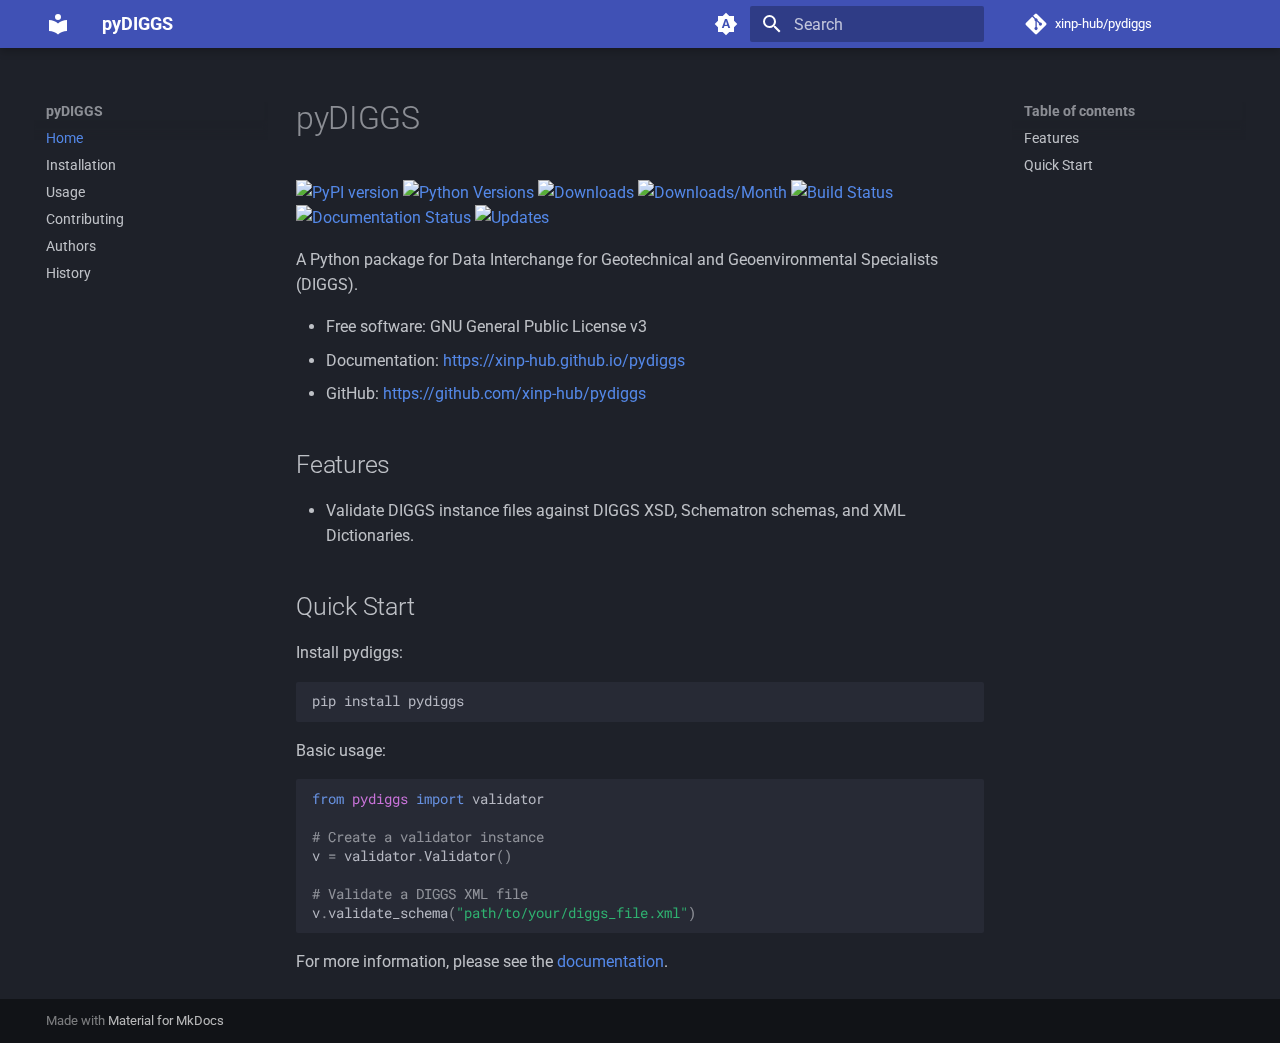
==== index.html @ 1e2aff8d "deploy: d3652dbc7ba79b0928babb06264294dbea9df0c2" ====
<!doctype html>
<html lang="en" class="no-js">
  <head>
    
      <meta charset="utf-8">
      <meta name="viewport" content="width=device-width,initial-scale=1">
      
        <meta name="description" content="A Python package for Data Interchange for Geotechnical and Geoenvironmental Specialists (DIGGS)">
      
      
      
      
      
        <link rel="next" href="installation/">
      
      
      <link rel="icon" href="assets/images/favicon.png">
      <meta name="generator" content="mkdocs-1.6.1, mkdocs-material-9.5.49">
    
    
      
        <title>pyDIGGS</title>
      
    
    
      <link rel="stylesheet" href="assets/stylesheets/main.6f8fc17f.min.css">
      
        
        <link rel="stylesheet" href="assets/stylesheets/palette.06af60db.min.css">
      
      


    
    
      
    
    
      
        
        
        <link rel="preconnect" href="https://fonts.gstatic.com" crossorigin>
        <link rel="stylesheet" href="https://fonts.googleapis.com/css?family=Roboto:300,300i,400,400i,700,700i%7CRoboto+Mono:400,400i,700,700i&display=fallback">
        <style>:root{--md-text-font:"Roboto";--md-code-font:"Roboto Mono"}</style>
      
    
    
      <link rel="stylesheet" href="assets/_mkdocstrings.css">
    
    <script>__md_scope=new URL(".",location),__md_hash=e=>[...e].reduce(((e,_)=>(e<<5)-e+_.charCodeAt(0)),0),__md_get=(e,_=localStorage,t=__md_scope)=>JSON.parse(_.getItem(t.pathname+"."+e)),__md_set=(e,_,t=localStorage,a=__md_scope)=>{try{t.setItem(a.pathname+"."+e,JSON.stringify(_))}catch(e){}}</script>
    
      

    
    
    
  </head>
  
  
    
    
      
    
    
    
    
    <body dir="ltr" data-md-color-scheme="slate" data-md-color-primary="indigo" data-md-color-accent="indigo">
  
    
    <input class="md-toggle" data-md-toggle="drawer" type="checkbox" id="__drawer" autocomplete="off">
    <input class="md-toggle" data-md-toggle="search" type="checkbox" id="__search" autocomplete="off">
    <label class="md-overlay" for="__drawer"></label>
    <div data-md-component="skip">
      
        
        <a href="#pydiggs" class="md-skip">
          Skip to content
        </a>
      
    </div>
    <div data-md-component="announce">
      
    </div>
    
    
      

  

<header class="md-header md-header--shadow" data-md-component="header">
  <nav class="md-header__inner md-grid" aria-label="Header">
    <a href="." title="pyDIGGS" class="md-header__button md-logo" aria-label="pyDIGGS" data-md-component="logo">
      
  
  <svg xmlns="http://www.w3.org/2000/svg" viewBox="0 0 24 24"><path d="M12 8a3 3 0 0 0 3-3 3 3 0 0 0-3-3 3 3 0 0 0-3 3 3 3 0 0 0 3 3m0 3.54C9.64 9.35 6.5 8 3 8v11c3.5 0 6.64 1.35 9 3.54 2.36-2.19 5.5-3.54 9-3.54V8c-3.5 0-6.64 1.35-9 3.54"/></svg>

    </a>
    <label class="md-header__button md-icon" for="__drawer">
      
      <svg xmlns="http://www.w3.org/2000/svg" viewBox="0 0 24 24"><path d="M3 6h18v2H3zm0 5h18v2H3zm0 5h18v2H3z"/></svg>
    </label>
    <div class="md-header__title" data-md-component="header-title">
      <div class="md-header__ellipsis">
        <div class="md-header__topic">
          <span class="md-ellipsis">
            pyDIGGS
          </span>
        </div>
        <div class="md-header__topic" data-md-component="header-topic">
          <span class="md-ellipsis">
            
              Home
            
          </span>
        </div>
      </div>
    </div>
    
      
        <form class="md-header__option" data-md-component="palette">
  
    
    
    
    <input class="md-option" data-md-color-media="" data-md-color-scheme="slate" data-md-color-primary="indigo" data-md-color-accent="indigo"  aria-label="Switch to light mode"  type="radio" name="__palette" id="__palette_0">
    
      <label class="md-header__button md-icon" title="Switch to light mode" for="__palette_1" hidden>
        <svg xmlns="http://www.w3.org/2000/svg" viewBox="0 0 24 24"><path d="m14.3 16-.7-2h-3.2l-.7 2H7.8L11 7h2l3.2 9zM20 8.69V4h-4.69L12 .69 8.69 4H4v4.69L.69 12 4 15.31V20h4.69L12 23.31 15.31 20H20v-4.69L23.31 12zm-9.15 3.96h2.3L12 9z"/></svg>
      </label>
    
  
    
    
    
    <input class="md-option" data-md-color-media="" data-md-color-scheme="default" data-md-color-primary="indigo" data-md-color-accent="indigo"  aria-label="Switch to dark mode"  type="radio" name="__palette" id="__palette_1">
    
      <label class="md-header__button md-icon" title="Switch to dark mode" for="__palette_2" hidden>
        <svg xmlns="http://www.w3.org/2000/svg" viewBox="0 0 24 24"><path d="M12 8a4 4 0 0 0-4 4 4 4 0 0 0 4 4 4 4 0 0 0 4-4 4 4 0 0 0-4-4m0 10a6 6 0 0 1-6-6 6 6 0 0 1 6-6 6 6 0 0 1 6 6 6 6 0 0 1-6 6m8-9.31V4h-4.69L12 .69 8.69 4H4v4.69L.69 12 4 15.31V20h4.69L12 23.31 15.31 20H20v-4.69L23.31 12z"/></svg>
      </label>
    
  
    
    
    
    <input class="md-option" data-md-color-media="" data-md-color-scheme="slate" data-md-color-primary="indigo" data-md-color-accent="indigo"  aria-label="Switch to system preference"  type="radio" name="__palette" id="__palette_2">
    
      <label class="md-header__button md-icon" title="Switch to system preference" for="__palette_0" hidden>
        <svg xmlns="http://www.w3.org/2000/svg" viewBox="0 0 24 24"><path d="M12 18c-.89 0-1.74-.2-2.5-.55C11.56 16.5 13 14.42 13 12s-1.44-4.5-3.5-5.45C10.26 6.2 11.11 6 12 6a6 6 0 0 1 6 6 6 6 0 0 1-6 6m8-9.31V4h-4.69L12 .69 8.69 4H4v4.69L.69 12 4 15.31V20h4.69L12 23.31 15.31 20H20v-4.69L23.31 12z"/></svg>
      </label>
    
  
</form>
      
    
    
      <script>var palette=__md_get("__palette");if(palette&&palette.color){if("(prefers-color-scheme)"===palette.color.media){var media=matchMedia("(prefers-color-scheme: light)"),input=document.querySelector(media.matches?"[data-md-color-media='(prefers-color-scheme: light)']":"[data-md-color-media='(prefers-color-scheme: dark)']");palette.color.media=input.getAttribute("data-md-color-media"),palette.color.scheme=input.getAttribute("data-md-color-scheme"),palette.color.primary=input.getAttribute("data-md-color-primary"),palette.color.accent=input.getAttribute("data-md-color-accent")}for(var[key,value]of Object.entries(palette.color))document.body.setAttribute("data-md-color-"+key,value)}</script>
    
    
    
      <label class="md-header__button md-icon" for="__search">
        
        <svg xmlns="http://www.w3.org/2000/svg" viewBox="0 0 24 24"><path d="M9.5 3A6.5 6.5 0 0 1 16 9.5c0 1.61-.59 3.09-1.56 4.23l.27.27h.79l5 5-1.5 1.5-5-5v-.79l-.27-.27A6.52 6.52 0 0 1 9.5 16 6.5 6.5 0 0 1 3 9.5 6.5 6.5 0 0 1 9.5 3m0 2C7 5 5 7 5 9.5S7 14 9.5 14 14 12 14 9.5 12 5 9.5 5"/></svg>
      </label>
      <div class="md-search" data-md-component="search" role="dialog">
  <label class="md-search__overlay" for="__search"></label>
  <div class="md-search__inner" role="search">
    <form class="md-search__form" name="search">
      <input type="text" class="md-search__input" name="query" aria-label="Search" placeholder="Search" autocapitalize="off" autocorrect="off" autocomplete="off" spellcheck="false" data-md-component="search-query" required>
      <label class="md-search__icon md-icon" for="__search">
        
        <svg xmlns="http://www.w3.org/2000/svg" viewBox="0 0 24 24"><path d="M9.5 3A6.5 6.5 0 0 1 16 9.5c0 1.61-.59 3.09-1.56 4.23l.27.27h.79l5 5-1.5 1.5-5-5v-.79l-.27-.27A6.52 6.52 0 0 1 9.5 16 6.5 6.5 0 0 1 3 9.5 6.5 6.5 0 0 1 9.5 3m0 2C7 5 5 7 5 9.5S7 14 9.5 14 14 12 14 9.5 12 5 9.5 5"/></svg>
        
        <svg xmlns="http://www.w3.org/2000/svg" viewBox="0 0 24 24"><path d="M20 11v2H8l5.5 5.5-1.42 1.42L4.16 12l7.92-7.92L13.5 5.5 8 11z"/></svg>
      </label>
      <nav class="md-search__options" aria-label="Search">
        
          <a href="javascript:void(0)" class="md-search__icon md-icon" title="Share" aria-label="Share" data-clipboard data-clipboard-text="" data-md-component="search-share" tabindex="-1">
            
            <svg xmlns="http://www.w3.org/2000/svg" viewBox="0 0 24 24"><path d="M18 16.08c-.76 0-1.44.3-1.96.77L8.91 12.7c.05-.23.09-.46.09-.7s-.04-.47-.09-.7l7.05-4.11c.54.5 1.25.81 2.04.81a3 3 0 0 0 3-3 3 3 0 0 0-3-3 3 3 0 0 0-3 3c0 .24.04.47.09.7L8.04 9.81C7.5 9.31 6.79 9 6 9a3 3 0 0 0-3 3 3 3 0 0 0 3 3c.79 0 1.5-.31 2.04-.81l7.12 4.15c-.05.21-.08.43-.08.66 0 1.61 1.31 2.91 2.92 2.91s2.92-1.3 2.92-2.91A2.92 2.92 0 0 0 18 16.08"/></svg>
          </a>
        
        <button type="reset" class="md-search__icon md-icon" title="Clear" aria-label="Clear" tabindex="-1">
          
          <svg xmlns="http://www.w3.org/2000/svg" viewBox="0 0 24 24"><path d="M19 6.41 17.59 5 12 10.59 6.41 5 5 6.41 10.59 12 5 17.59 6.41 19 12 13.41 17.59 19 19 17.59 13.41 12z"/></svg>
        </button>
      </nav>
      
    </form>
    <div class="md-search__output">
      <div class="md-search__scrollwrap" tabindex="0" data-md-scrollfix>
        <div class="md-search-result" data-md-component="search-result">
          <div class="md-search-result__meta">
            Initializing search
          </div>
          <ol class="md-search-result__list" role="presentation"></ol>
        </div>
      </div>
    </div>
  </div>
</div>
    
    
      <div class="md-header__source">
        <a href="https://github.com/xinp-hub/pydiggs" title="Go to repository" class="md-source" data-md-component="source">
  <div class="md-source__icon md-icon">
    
    <svg xmlns="http://www.w3.org/2000/svg" viewBox="0 0 448 512"><!--! Font Awesome Free 6.7.1 by @fontawesome - https://fontawesome.com License - https://fontawesome.com/license/free (Icons: CC BY 4.0, Fonts: SIL OFL 1.1, Code: MIT License) Copyright 2024 Fonticons, Inc.--><path d="M439.55 236.05 244 40.45a28.87 28.87 0 0 0-40.81 0l-40.66 40.63 51.52 51.52c27.06-9.14 52.68 16.77 43.39 43.68l49.66 49.66c34.23-11.8 61.18 31 35.47 56.69-26.49 26.49-70.21-2.87-56-37.34L240.22 199v121.85c25.3 12.54 22.26 41.85 9.08 55a34.34 34.34 0 0 1-48.55 0c-17.57-17.6-11.07-46.91 11.25-56v-123c-20.8-8.51-24.6-30.74-18.64-45L142.57 101 8.45 235.14a28.86 28.86 0 0 0 0 40.81l195.61 195.6a28.86 28.86 0 0 0 40.8 0l194.69-194.69a28.86 28.86 0 0 0 0-40.81"/></svg>
  </div>
  <div class="md-source__repository">
    xinp-hub/pydiggs
  </div>
</a>
      </div>
    
  </nav>
  
</header>
    
    <div class="md-container" data-md-component="container">
      
      
        
          
        
      
      <main class="md-main" data-md-component="main">
        <div class="md-main__inner md-grid">
          
            
              
              <div class="md-sidebar md-sidebar--primary" data-md-component="sidebar" data-md-type="navigation" >
                <div class="md-sidebar__scrollwrap">
                  <div class="md-sidebar__inner">
                    



<nav class="md-nav md-nav--primary" aria-label="Navigation" data-md-level="0">
  <label class="md-nav__title" for="__drawer">
    <a href="." title="pyDIGGS" class="md-nav__button md-logo" aria-label="pyDIGGS" data-md-component="logo">
      
  
  <svg xmlns="http://www.w3.org/2000/svg" viewBox="0 0 24 24"><path d="M12 8a3 3 0 0 0 3-3 3 3 0 0 0-3-3 3 3 0 0 0-3 3 3 3 0 0 0 3 3m0 3.54C9.64 9.35 6.5 8 3 8v11c3.5 0 6.64 1.35 9 3.54 2.36-2.19 5.5-3.54 9-3.54V8c-3.5 0-6.64 1.35-9 3.54"/></svg>

    </a>
    pyDIGGS
  </label>
  
    <div class="md-nav__source">
      <a href="https://github.com/xinp-hub/pydiggs" title="Go to repository" class="md-source" data-md-component="source">
  <div class="md-source__icon md-icon">
    
    <svg xmlns="http://www.w3.org/2000/svg" viewBox="0 0 448 512"><!--! Font Awesome Free 6.7.1 by @fontawesome - https://fontawesome.com License - https://fontawesome.com/license/free (Icons: CC BY 4.0, Fonts: SIL OFL 1.1, Code: MIT License) Copyright 2024 Fonticons, Inc.--><path d="M439.55 236.05 244 40.45a28.87 28.87 0 0 0-40.81 0l-40.66 40.63 51.52 51.52c27.06-9.14 52.68 16.77 43.39 43.68l49.66 49.66c34.23-11.8 61.18 31 35.47 56.69-26.49 26.49-70.21-2.87-56-37.34L240.22 199v121.85c25.3 12.54 22.26 41.85 9.08 55a34.34 34.34 0 0 1-48.55 0c-17.57-17.6-11.07-46.91 11.25-56v-123c-20.8-8.51-24.6-30.74-18.64-45L142.57 101 8.45 235.14a28.86 28.86 0 0 0 0 40.81l195.61 195.6a28.86 28.86 0 0 0 40.8 0l194.69-194.69a28.86 28.86 0 0 0 0-40.81"/></svg>
  </div>
  <div class="md-source__repository">
    xinp-hub/pydiggs
  </div>
</a>
    </div>
  
  <ul class="md-nav__list" data-md-scrollfix>
    
      
      
  
  
    
  
  
  
    <li class="md-nav__item md-nav__item--active">
      
      <input class="md-nav__toggle md-toggle" type="checkbox" id="__toc">
      
      
        
      
      
        <label class="md-nav__link md-nav__link--active" for="__toc">
          
  
  <span class="md-ellipsis">
    Home
  </span>
  

          <span class="md-nav__icon md-icon"></span>
        </label>
      
      <a href="." class="md-nav__link md-nav__link--active">
        
  
  <span class="md-ellipsis">
    Home
  </span>
  

      </a>
      
        

<nav class="md-nav md-nav--secondary" aria-label="Table of contents">
  
  
  
    
  
  
    <label class="md-nav__title" for="__toc">
      <span class="md-nav__icon md-icon"></span>
      Table of contents
    </label>
    <ul class="md-nav__list" data-md-component="toc" data-md-scrollfix>
      
        <li class="md-nav__item">
  <a href="#features" class="md-nav__link">
    <span class="md-ellipsis">
      Features
    </span>
  </a>
  
</li>
      
        <li class="md-nav__item">
  <a href="#quick-start" class="md-nav__link">
    <span class="md-ellipsis">
      Quick Start
    </span>
  </a>
  
</li>
      
    </ul>
  
</nav>
      
    </li>
  

    
      
      
  
  
  
  
    <li class="md-nav__item">
      <a href="installation/" class="md-nav__link">
        
  
  <span class="md-ellipsis">
    Installation
  </span>
  

      </a>
    </li>
  

    
      
      
  
  
  
  
    <li class="md-nav__item">
      <a href="usage/" class="md-nav__link">
        
  
  <span class="md-ellipsis">
    Usage
  </span>
  

      </a>
    </li>
  

    
      
      
  
  
  
  
    <li class="md-nav__item">
      <a href="contributing/" class="md-nav__link">
        
  
  <span class="md-ellipsis">
    Contributing
  </span>
  

      </a>
    </li>
  

    
      
      
  
  
  
  
    <li class="md-nav__item">
      <a href="authors/" class="md-nav__link">
        
  
  <span class="md-ellipsis">
    Authors
  </span>
  

      </a>
    </li>
  

    
      
      
  
  
  
  
    <li class="md-nav__item">
      <a href="history/" class="md-nav__link">
        
  
  <span class="md-ellipsis">
    History
  </span>
  

      </a>
    </li>
  

    
  </ul>
</nav>
                  </div>
                </div>
              </div>
            
            
              
              <div class="md-sidebar md-sidebar--secondary" data-md-component="sidebar" data-md-type="toc" >
                <div class="md-sidebar__scrollwrap">
                  <div class="md-sidebar__inner">
                    

<nav class="md-nav md-nav--secondary" aria-label="Table of contents">
  
  
  
    
  
  
    <label class="md-nav__title" for="__toc">
      <span class="md-nav__icon md-icon"></span>
      Table of contents
    </label>
    <ul class="md-nav__list" data-md-component="toc" data-md-scrollfix>
      
        <li class="md-nav__item">
  <a href="#features" class="md-nav__link">
    <span class="md-ellipsis">
      Features
    </span>
  </a>
  
</li>
      
        <li class="md-nav__item">
  <a href="#quick-start" class="md-nav__link">
    <span class="md-ellipsis">
      Quick Start
    </span>
  </a>
  
</li>
      
    </ul>
  
</nav>
                  </div>
                </div>
              </div>
            
          
          
            <div class="md-content" data-md-component="content">
              <article class="md-content__inner md-typeset">
                
                  

  
  


<h1 id="pydiggs">pyDIGGS</h1>
<p><a href="https://pypi.python.org/pypi/pydiggs"><img alt="PyPI version" src="https://img.shields.io/pypi/v/pydiggs.svg" /></a>
<a href="https://pypi.org/project/pydiggs"><img alt="Python Versions" src="https://img.shields.io/pypi/pyversions/pydiggs" /></a>
<a href="https://pepy.tech/project/pydiggs"><img alt="Downloads" src="https://static.pepy.tech/badge/pydiggs" /></a>
<a href="https://pepy.tech/project/pydiggs"><img alt="Downloads/Month" src="https://static.pepy.tech/badge/pydiggs/month" /></a>
<a href="https://github.com/xinp-hub/pydiggs/actions/workflows/python-package.yml"><img alt="Build Status" src="https://github.com/xinp-hub/pydiggs/actions/workflows/python-package.yml/badge.svg" /></a>
<a href="https://xinp-hub.github.io/pydiggs/"><img alt="Documentation Status" src="https://img.shields.io/github/actions/workflow/status/xinp-hub/pydiggs/documentation.yml?label=docs" /></a>
<a href="https://pyup.io/account/repos/github/xinp-hub/pydiggs/"><img alt="Updates" src="https://pyup.io/repos/github/xinp-hub/pydiggs/shield.svg" /></a></p>
<p>A Python package for Data Interchange for Geotechnical and Geoenvironmental Specialists (DIGGS).</p>
<ul>
<li>Free software: GNU General Public License v3</li>
<li>Documentation: <a href="https://xinp-hub.github.io/pydiggs">https://xinp-hub.github.io/pydiggs</a></li>
<li>GitHub: <a href="https://github.com/xinp-hub/pydiggs">https://github.com/xinp-hub/pydiggs</a></li>
</ul>
<h2 id="features">Features</h2>
<ul>
<li>Validate DIGGS instance files against DIGGS XSD, Schematron schemas, and XML Dictionaries.</li>
</ul>
<h2 id="quick-start">Quick Start</h2>
<p>Install pydiggs:
<div class="highlight"><pre><span></span><code><a id="__codelineno-0-1" name="__codelineno-0-1" href="#__codelineno-0-1"></a>pip<span class="w"> </span>install<span class="w"> </span>pydiggs
</code></pre></div></p>
<p>Basic usage:
<div class="highlight"><pre><span></span><code><a id="__codelineno-1-1" name="__codelineno-1-1" href="#__codelineno-1-1"></a><span class="kn">from</span><span class="w"> </span><span class="nn">pydiggs</span><span class="w"> </span><span class="kn">import</span> <span class="n">validator</span>
<a id="__codelineno-1-2" name="__codelineno-1-2" href="#__codelineno-1-2"></a>
<a id="__codelineno-1-3" name="__codelineno-1-3" href="#__codelineno-1-3"></a><span class="c1"># Create a validator instance</span>
<a id="__codelineno-1-4" name="__codelineno-1-4" href="#__codelineno-1-4"></a><span class="n">v</span> <span class="o">=</span> <span class="n">validator</span><span class="o">.</span><span class="n">Validator</span><span class="p">()</span>
<a id="__codelineno-1-5" name="__codelineno-1-5" href="#__codelineno-1-5"></a>
<a id="__codelineno-1-6" name="__codelineno-1-6" href="#__codelineno-1-6"></a><span class="c1"># Validate a DIGGS XML file</span>
<a id="__codelineno-1-7" name="__codelineno-1-7" href="#__codelineno-1-7"></a><span class="n">v</span><span class="o">.</span><span class="n">validate_schema</span><span class="p">(</span><span class="s2">&quot;path/to/your/diggs_file.xml&quot;</span><span class="p">)</span>
</code></pre></div></p>
<p>For more information, please see the <a href="https://xinp-hub.github.io/pydiggs">documentation</a>. </p>












                
              </article>
            </div>
          
          
<script>var target=document.getElementById(location.hash.slice(1));target&&target.name&&(target.checked=target.name.startsWith("__tabbed_"))</script>
        </div>
        
          <button type="button" class="md-top md-icon" data-md-component="top" hidden>
  
  <svg xmlns="http://www.w3.org/2000/svg" viewBox="0 0 24 24"><path d="M13 20h-2V8l-5.5 5.5-1.42-1.42L12 4.16l7.92 7.92-1.42 1.42L13 8z"/></svg>
  Back to top
</button>
        
      </main>
      
        <footer class="md-footer">
  
  <div class="md-footer-meta md-typeset">
    <div class="md-footer-meta__inner md-grid">
      <div class="md-copyright">
  
  
    Made with
    <a href="https://squidfunk.github.io/mkdocs-material/" target="_blank" rel="noopener">
      Material for MkDocs
    </a>
  
</div>
      
    </div>
  </div>
</footer>
      
    </div>
    <div class="md-dialog" data-md-component="dialog">
      <div class="md-dialog__inner md-typeset"></div>
    </div>
    
    
    <script id="__config" type="application/json">{"base": ".", "features": ["navigation.instant", "navigation.tracking", "navigation.sections", "navigation.expand", "navigation.top", "search.highlight", "search.share", "toc.follow"], "search": "assets/javascripts/workers/search.6ce7567c.min.js", "translations": {"clipboard.copied": "Copied to clipboard", "clipboard.copy": "Copy to clipboard", "search.result.more.one": "1 more on this page", "search.result.more.other": "# more on this page", "search.result.none": "No matching documents", "search.result.one": "1 matching document", "search.result.other": "# matching documents", "search.result.placeholder": "Type to start searching", "search.result.term.missing": "Missing", "select.version": "Select version"}}</script>
    
    
      <script src="assets/javascripts/bundle.88dd0f4e.min.js"></script>
      
    
  </body>
</html>
---- assets/stylesheets/main.6f8fc17f.min.css ----
@charset "UTF-8";html{-webkit-text-size-adjust:none;-moz-text-size-adjust:none;text-size-adjust:none;box-sizing:border-box}*,:after,:before{box-sizing:inherit}@media (prefers-reduced-motion){*,:after,:before{transition:none!important}}body{margin:0}a,button,input,label{-webkit-tap-highlight-color:transparent}a{color:inherit;text-decoration:none}hr{border:0;box-sizing:initial;display:block;height:.05rem;overflow:visible;padding:0}small{font-size:80%}sub,sup{line-height:1em}img{border-style:none}table{border-collapse:initial;border-spacing:0}td,th{font-weight:400;vertical-align:top}button{background:#0000;border:0;font-family:inherit;font-size:inherit;margin:0;padding:0}input{border:0;outline:none}:root{--md-primary-fg-color:#4051b5;--md-primary-fg-color--light:#5d6cc0;--md-primary-fg-color--dark:#303fa1;--md-primary-bg-color:#fff;--md-primary-bg-color--light:#ffffffb3;--md-accent-fg-color:#526cfe;--md-accent-fg-color--transparent:#526cfe1a;--md-accent-bg-color:#fff;--md-accent-bg-color--light:#ffffffb3}[data-md-color-scheme=default]{color-scheme:light}[data-md-color-scheme=default] img[src$="#gh-dark-mode-only"],[data-md-color-scheme=default] img[src$="#only-dark"]{display:none}:root,[data-md-color-scheme=default]{--md-hue:225deg;--md-default-fg-color:#000000de;--md-default-fg-color--light:#0000008a;--md-default-fg-color--lighter:#00000052;--md-default-fg-color--lightest:#00000012;--md-default-bg-color:#fff;--md-default-bg-color--light:#ffffffb3;--md-default-bg-color--lighter:#ffffff4d;--md-default-bg-color--lightest:#ffffff1f;--md-code-fg-color:#36464e;--md-code-bg-color:#f5f5f5;--md-code-hl-color:#4287ff;--md-code-hl-color--light:#4287ff1a;--md-code-hl-number-color:#d52a2a;--md-code-hl-special-color:#db1457;--md-code-hl-function-color:#a846b9;--md-code-hl-constant-color:#6e59d9;--md-code-hl-keyword-color:#3f6ec6;--md-code-hl-string-color:#1c7d4d;--md-code-hl-name-color:var(--md-code-fg-color);--md-code-hl-operator-color:var(--md-default-fg-color--light);--md-code-hl-punctuation-color:var(--md-default-fg-color--light);--md-code-hl-comment-color:var(--md-default-fg-color--light);--md-code-hl-generic-color:var(--md-default-fg-color--light);--md-code-hl-variable-color:var(--md-default-fg-color--light);--md-typeset-color:var(--md-default-fg-color);--md-typeset-a-color:var(--md-primary-fg-color);--md-typeset-del-color:#f5503d26;--md-typeset-ins-color:#0bd57026;--md-typeset-kbd-color:#fafafa;--md-typeset-kbd-accent-color:#fff;--md-typeset-kbd-border-color:#b8b8b8;--md-typeset-mark-color:#ffff0080;--md-typeset-table-color:#0000001f;--md-typeset-table-color--light:rgba(0,0,0,.035);--md-admonition-fg-color:var(--md-default-fg-color);--md-admonition-bg-color:var(--md-default-bg-color);--md-warning-fg-color:#000000de;--md-warning-bg-color:#ff9;--md-footer-fg-color:#fff;--md-footer-fg-color--light:#ffffffb3;--md-footer-fg-color--lighter:#ffffff73;--md-footer-bg-color:#000000de;--md-footer-bg-color--dark:#00000052;--md-shadow-z1:0 0.2rem 0.5rem #0000000d,0 0 0.05rem #0000001a;--md-shadow-z2:0 0.2rem 0.5rem #0000001a,0 0 0.05rem #00000040;--md-shadow-z3:0 0.2rem 0.5rem #0003,0 0 0.05rem #00000059}.md-icon svg{fill:currentcolor;display:block;height:1.2rem;width:1.2rem}body{-webkit-font-smoothing:antialiased;-moz-osx-font-smoothing:grayscale;--md-text-font-family:var(--md-text-font,_),-apple-system,BlinkMacSystemFont,Helvetica,Arial,sans-serif;--md-code-font-family:var(--md-code-font,_),SFMono-Regular,Consolas,Menlo,monospace}aside,body,input{font-feature-settings:"kern","liga";color:var(--md-typeset-color);font-family:var(--md-text-font-family)}code,kbd,pre{font-feature-settings:"kern";font-family:var(--md-code-font-family)}:root{--md-typeset-table-sort-icon:url('data:image/svg+xml;charset=utf-8,<svg xmlns="http://www.w3.org/2000/svg" viewBox="0 0 24 24"><path d="m18 21-4-4h3V7h-3l4-4 4 4h-3v10h3M2 19v-2h10v2M2 13v-2h7v2M2 7V5h4v2z"/></svg>');--md-typeset-table-sort-icon--asc:url('data:image/svg+xml;charset=utf-8,<svg xmlns="http://www.w3.org/2000/svg" viewBox="0 0 24 24"><path d="M19 17h3l-4 4-4-4h3V3h2M2 17h10v2H2M6 5v2H2V5m0 6h7v2H2z"/></svg>');--md-typeset-table-sort-icon--desc:url('data:image/svg+xml;charset=utf-8,<svg xmlns="http://www.w3.org/2000/svg" viewBox="0 0 24 24"><path d="M19 7h3l-4-4-4 4h3v14h2M2 17h10v2H2M6 5v2H2V5m0 6h7v2H2z"/></svg>')}.md-typeset{-webkit-print-color-adjust:exact;color-adjust:exact;font-size:.8rem;line-height:1.6}@media print{.md-typeset{font-size:.68rem}}.md-typeset blockquote,.md-typeset dl,.md-typeset figure,.md-typeset ol,.md-typeset pre,.md-typeset ul{margin-bottom:1em;margin-top:1em}.md-typeset h1{color:var(--md-default-fg-color--light);font-size:2em;line-height:1.3;margin:0 0 1.25em}.md-typeset h1,.md-typeset h2{font-weight:300;letter-spacing:-.01em}.md-typeset h2{font-size:1.5625em;line-height:1.4;margin:1.6em 0 .64em}.md-typeset h3{font-size:1.25em;font-weight:400;letter-spacing:-.01em;line-height:1.5;margin:1.6em 0 .8em}.md-typeset h2+h3{margin-top:.8em}.md-typeset h4{font-weight:700;letter-spacing:-.01em;margin:1em 0}.md-typeset h5,.md-typeset h6{color:var(--md-default-fg-color--light);font-size:.8em;font-weight:700;letter-spacing:-.01em;margin:1.25em 0}.md-typeset h5{text-transform:uppercase}.md-typeset h5 code{text-transform:none}.md-typeset hr{border-bottom:.05rem solid var(--md-default-fg-color--lightest);display:flow-root;margin:1.5em 0}.md-typeset a{color:var(--md-typeset-a-color);word-break:break-word}.md-typeset a,.md-typeset a:before{transition:color 125ms}.md-typeset a:focus,.md-typeset a:hover{color:var(--md-accent-fg-color)}.md-typeset a:focus code,.md-typeset a:hover code{background-color:var(--md-accent-fg-color--transparent)}.md-typeset a code{color:currentcolor;transition:background-color 125ms}.md-typeset a.focus-visible{outline-color:var(--md-accent-fg-color);outline-offset:.2rem}.md-typeset code,.md-typeset kbd,.md-typeset pre{color:var(--md-code-fg-color);direction:ltr;font-variant-ligatures:none}@media print{.md-typeset code,.md-typeset kbd,.md-typeset pre{white-space:pre-wrap}}.md-typeset code{background-color:var(--md-code-bg-color);border-radius:.1rem;-webkit-box-decoration-break:clone;box-decoration-break:clone;font-size:.85em;padding:0 .2941176471em;word-break:break-word}.md-typeset code:not(.focus-visible){-webkit-tap-highlight-color:transparent;outline:none}.md-typeset pre{display:flow-root;line-height:1.4;position:relative}.md-typeset pre>code{-webkit-box-decoration-break:slice;box-decoration-break:slice;box-shadow:none;display:block;margin:0;outline-color:var(--md-accent-fg-color);overflow:auto;padding:.7720588235em 1.1764705882em;scrollbar-color:var(--md-default-fg-color--lighter) #0000;scrollbar-width:thin;touch-action:auto;word-break:normal}.md-typeset pre>code:hover{scrollbar-color:var(--md-accent-fg-color) #0000}.md-typeset pre>code::-webkit-scrollbar{height:.2rem;width:.2rem}.md-typeset pre>code::-webkit-scrollbar-thumb{background-color:var(--md-default-fg-color--lighter)}.md-typeset pre>code::-webkit-scrollbar-thumb:hover{background-color:var(--md-accent-fg-color)}.md-typeset kbd{background-color:var(--md-typeset-kbd-color);border-radius:.1rem;box-shadow:0 .1rem 0 .05rem var(--md-typeset-kbd-border-color),0 .1rem 0 var(--md-typeset-kbd-border-color),0 -.1rem .2rem var(--md-typeset-kbd-accent-color) inset;color:var(--md-default-fg-color);display:inline-block;font-size:.75em;padding:0 .6666666667em;vertical-align:text-top;word-break:break-word}.md-typeset mark{background-color:var(--md-typeset-mark-color);-webkit-box-decoration-break:clone;box-decoration-break:clone;color:inherit;word-break:break-word}.md-typeset abbr{border-bottom:.05rem dotted var(--md-default-fg-color--light);cursor:help;text-decoration:none}.md-typeset small{opacity:.75}[dir=ltr] .md-typeset sub,[dir=ltr] .md-typeset sup{margin-left:.078125em}[dir=rtl] .md-typeset sub,[dir=rtl] .md-typeset sup{margin-right:.078125em}[dir=ltr] .md-typeset blockquote{padding-left:.6rem}[dir=rtl] .md-typeset blockquote{padding-right:.6rem}[dir=ltr] .md-typeset blockquote{border-left:.2rem solid var(--md-default-fg-color--lighter)}[dir=rtl] .md-typeset blockquote{border-right:.2rem solid var(--md-default-fg-color--lighter)}.md-typeset blockquote{color:var(--md-default-fg-color--light);margin-left:0;margin-right:0}.md-typeset ul{list-style-type:disc}.md-typeset ul[type]{list-style-type:revert-layer}[dir=ltr] .md-typeset ol,[dir=ltr] .md-typeset ul{margin-left:.625em}[dir=rtl] .md-typeset ol,[dir=rtl] .md-typeset ul{margin-right:.625em}.md-typeset ol,.md-typeset ul{padding:0}.md-typeset ol:not([hidden]),.md-typeset ul:not([hidden]){display:flow-root}.md-typeset ol ol,.md-typeset ul ol{list-style-type:lower-alpha}.md-typeset ol ol ol,.md-typeset ul ol ol{list-style-type:lower-roman}.md-typeset ol ol ol ol,.md-typeset ul ol ol ol{list-style-type:upper-alpha}.md-typeset ol ol ol ol ol,.md-typeset ul ol ol ol ol{list-style-type:upper-roman}.md-typeset ol[type],.md-typeset ul[type]{list-style-type:revert-layer}[dir=ltr] .md-typeset ol li,[dir=ltr] .md-typeset ul li{margin-left:1.25em}[dir=rtl] .md-typeset ol li,[dir=rtl] .md-typeset ul li{margin-right:1.25em}.md-typeset ol li,.md-typeset ul li{margin-bottom:.5em}.md-typeset ol li blockquote,.md-typeset ol li p,.md-typeset ul li blockquote,.md-typeset ul li p{margin:.5em 0}.md-typeset ol li:last-child,.md-typeset ul li:last-child{margin-bottom:0}[dir=ltr] .md-typeset ol li ol,[dir=ltr] .md-typeset ol li ul,[dir=ltr] .md-typeset ul li ol,[dir=ltr] .md-typeset ul li ul{margin-left:.625em}[dir=rtl] .md-typeset ol li ol,[dir=rtl] .md-typeset ol li ul,[dir=rtl] .md-typeset ul li ol,[dir=rtl] .md-typeset ul li ul{margin-right:.625em}.md-typeset ol li ol,.md-typeset ol li ul,.md-typeset ul li ol,.md-typeset ul li ul{margin-bottom:.5em;margin-top:.5em}[dir=ltr] .md-typeset dd{margin-left:1.875em}[dir=rtl] .md-typeset dd{margin-right:1.875em}.md-typeset dd{margin-bottom:1.5em;margin-top:1em}.md-typeset img,.md-typeset svg,.md-typeset video{height:auto;max-width:100%}.md-typeset img[align=left]{margin:1em 1em 1em 0}.md-typeset img[align=right]{margin:1em 0 1em 1em}.md-typeset img[align]:only-child{margin-top:0}.md-typeset figure{display:flow-root;margin:1em auto;max-width:100%;text-align:center;width:-moz-fit-content;width:fit-content}.md-typeset figure img{display:block;margin:0 auto}.md-typeset figcaption{font-style:italic;margin:1em auto;max-width:24rem}.md-typeset iframe{max-width:100%}.md-typeset table:not([class]){background-color:var(--md-default-bg-color);border:.05rem solid var(--md-typeset-table-color);border-radius:.1rem;display:inline-block;font-size:.64rem;max-width:100%;overflow:auto;touch-action:auto}@media print{.md-typeset table:not([class]){display:table}}.md-typeset table:not([class])+*{margin-top:1.5em}.md-typeset table:not([class]) td>:first-child,.md-typeset table:not([class]) th>:first-child{margin-top:0}.md-typeset table:not([class]) td>:last-child,.md-typeset table:not([class]) th>:last-child{margin-bottom:0}.md-typeset table:not([class]) td:not([align]),.md-typeset table:not([class]) th:not([align]){text-align:left}[dir=rtl] .md-typeset table:not([class]) td:not([align]),[dir=rtl] .md-typeset table:not([class]) th:not([align]){text-align:right}.md-typeset table:not([class]) th{font-weight:700;min-width:5rem;padding:.9375em 1.25em;vertical-align:top}.md-typeset table:not([class]) td{border-top:.05rem solid var(--md-typeset-table-color);padding:.9375em 1.25em;vertical-align:top}.md-typeset table:not([class]) tbody tr{transition:background-color 125ms}.md-typeset table:not([class]) tbody tr:hover{background-color:var(--md-typeset-table-color--light);box-shadow:0 .05rem 0 var(--md-default-bg-color) inset}.md-typeset table:not([class]) a{word-break:normal}.md-typeset table th[role=columnheader]{cursor:pointer}[dir=ltr] .md-typeset table th[role=columnheader]:after{margin-left:.5em}[dir=rtl] .md-typeset table th[role=columnheader]:after{margin-right:.5em}.md-typeset table th[role=columnheader]:after{content:"";display:inline-block;height:1.2em;-webkit-mask-image:var(--md-typeset-table-sort-icon);mask-image:var(--md-typeset-table-sort-icon);-webkit-mask-repeat:no-repeat;mask-repeat:no-repeat;-webkit-mask-size:contain;mask-size:contain;transition:background-color 125ms;vertical-align:text-bottom;width:1.2em}.md-typeset table th[role=columnheader]:hover:after{background-color:var(--md-default-fg-color--lighter)}.md-typeset table th[role=columnheader][aria-sort=ascending]:after{background-color:var(--md-default-fg-color--light);-webkit-mask-image:var(--md-typeset-table-sort-icon--asc);mask-image:var(--md-typeset-table-sort-icon--asc)}.md-typeset table th[role=columnheader][aria-sort=descending]:after{background-color:var(--md-default-fg-color--light);-webkit-mask-image:var(--md-typeset-table-sort-icon--desc);mask-image:var(--md-typeset-table-sort-icon--desc)}.md-typeset__scrollwrap{margin:1em -.8rem;overflow-x:auto;touch-action:auto}.md-typeset__table{display:inline-block;margin-bottom:.5em;padding:0 .8rem}@media print{.md-typeset__table{display:block}}html .md-typeset__table table{display:table;margin:0;overflow:hidden;width:100%}@media screen and (max-width:44.984375em){.md-content__inner>pre{margin:1em -.8rem}.md-content__inner>pre code{border-radius:0}}.md-typeset .md-author{border-radius:100%;display:block;flex-shrink:0;height:1.6rem;overflow:hidden;position:relative;transition:color 125ms,transform 125ms;width:1.6rem}.md-typeset .md-author img{display:block}.md-typeset .md-author--more{background:var(--md-default-fg-color--lightest);color:var(--md-default-fg-color--lighter);font-size:.6rem;font-weight:700;line-height:1.6rem;text-align:center}.md-typeset .md-author--long{height:2.4rem;width:2.4rem}.md-typeset a.md-author{transform:scale(1)}.md-typeset a.md-author img{border-radius:100%;filter:grayscale(100%) opacity(75%);transition:filter 125ms}.md-typeset a.md-author:focus,.md-typeset a.md-author:hover{transform:scale(1.1);z-index:1}.md-typeset a.md-author:focus img,.md-typeset a.md-author:hover img{filter:grayscale(0)}.md-banner{background-color:var(--md-footer-bg-color);color:var(--md-footer-fg-color);overflow:auto}@media print{.md-banner{display:none}}.md-banner--warning{background-color:var(--md-warning-bg-color);color:var(--md-warning-fg-color)}.md-banner__inner{font-size:.7rem;margin:.6rem auto;padding:0 .8rem}[dir=ltr] .md-banner__button{float:right}[dir=rtl] .md-banner__button{float:left}.md-banner__button{color:inherit;cursor:pointer;transition:opacity .25s}.no-js .md-banner__button{display:none}.md-banner__button:hover{opacity:.7}html{font-size:125%;height:100%;overflow-x:hidden}@media screen and (min-width:100em){html{font-size:137.5%}}@media screen and (min-width:125em){html{font-size:150%}}body{background-color:var(--md-default-bg-color);display:flex;flex-direction:column;font-size:.5rem;min-height:100%;position:relative;width:100%}@media print{body{display:block}}@media screen and (max-width:59.984375em){body[data-md-scrolllock]{position:fixed}}.md-grid{margin-left:auto;margin-right:auto;max-width:61rem}.md-container{display:flex;flex-direction:column;flex-grow:1}@media print{.md-container{display:block}}.md-main{flex-grow:1}.md-main__inner{display:flex;height:100%;margin-top:1.5rem}.md-ellipsis{overflow:hidden;text-overflow:ellipsis}.md-toggle{display:none}.md-option{height:0;opacity:0;position:absolute;width:0}.md-option:checked+label:not([hidden]){display:block}.md-option.focus-visible+label{outline-color:var(--md-accent-fg-color);outline-style:auto}.md-skip{background-color:var(--md-default-fg-color);border-radius:.1rem;color:var(--md-default-bg-color);font-size:.64rem;margin:.5rem;opacity:0;outline-color:var(--md-accent-fg-color);padding:.3rem .5rem;position:fixed;transform:translateY(.4rem);z-index:-1}.md-skip:focus{opacity:1;transform:translateY(0);transition:transform .25s cubic-bezier(.4,0,.2,1),opacity 175ms 75ms;z-index:10}@page{margin:25mm}:root{--md-clipboard-icon:url('data:image/svg+xml;charset=utf-8,<svg xmlns="http://www.w3.org/2000/svg" viewBox="0 0 24 24"><path d="M19 21H8V7h11m0-2H8a2 2 0 0 0-2 2v14a2 2 0 0 0 2 2h11a2 2 0 0 0 2-2V7a2 2 0 0 0-2-2m-3-4H4a2 2 0 0 0-2 2v14h2V3h12z"/></svg>')}.md-clipboard{border-radius:.1rem;color:var(--md-default-fg-color--lightest);cursor:pointer;height:1.5em;outline-color:var(--md-accent-fg-color);outline-offset:.1rem;position:absolute;right:.5em;top:.5em;transition:color .25s;width:1.5em;z-index:1}@media print{.md-clipboard{display:none}}.md-clipboard:not(.focus-visible){-webkit-tap-highlight-color:transparent;outline:none}:hover>.md-clipboard{color:var(--md-default-fg-color--light)}.md-clipboard:focus,.md-clipboard:hover{color:var(--md-accent-fg-color)}.md-clipboard:after{background-color:currentcolor;content:"";display:block;height:1.125em;margin:0 auto;-webkit-mask-image:var(--md-clipboard-icon);mask-image:var(--md-clipboard-icon);-webkit-mask-position:center;mask-position:center;-webkit-mask-repeat:no-repeat;mask-repeat:no-repeat;-webkit-mask-size:contain;mask-size:contain;width:1.125em}.md-clipboard--inline{cursor:pointer}.md-clipboard--inline code{transition:color .25s,background-color .25s}.md-clipboard--inline:focus code,.md-clipboard--inline:hover code{background-color:var(--md-accent-fg-color--transparent);color:var(--md-accent-fg-color)}.md-typeset .md-code__content{display:grid}@keyframes consent{0%{opacity:0;transform:translateY(100%)}to{opacity:1;transform:translateY(0)}}@keyframes overlay{0%{opacity:0}to{opacity:1}}.md-consent__overlay{animation:overlay .25s both;-webkit-backdrop-filter:blur(.1rem);backdrop-filter:blur(.1rem);background-color:#0000008a;height:100%;opacity:1;position:fixed;top:0;width:100%;z-index:5}.md-consent__inner{animation:consent .5s cubic-bezier(.1,.7,.1,1) both;background-color:var(--md-default-bg-color);border:0;border-radius:.1rem;bottom:0;box-shadow:0 0 .2rem #0000001a,0 .2rem .4rem #0003;max-height:100%;overflow:auto;padding:0;position:fixed;width:100%;z-index:5}.md-consent__form{padding:.8rem}.md-consent__settings{display:none;margin:1em 0}input:checked+.md-consent__settings{display:block}.md-consent__controls{margin-bottom:.8rem}.md-typeset .md-consent__controls .md-button{display:inline}@media screen and (max-width:44.984375em){.md-typeset .md-consent__controls .md-button{display:block;margin-top:.4rem;text-align:center;width:100%}}.md-consent label{cursor:pointer}.md-content{flex-grow:1;min-width:0}.md-content__inner{margin:0 .8rem 1.2rem;padding-top:.6rem}@media screen and (min-width:76.25em){[dir=ltr] .md-sidebar--primary:not([hidden])~.md-content>.md-content__inner{margin-left:1.2rem}[dir=ltr] .md-sidebar--secondary:not([hidden])~.md-content>.md-content__inner,[dir=rtl] .md-sidebar--primary:not([hidden])~.md-content>.md-content__inner{margin-right:1.2rem}[dir=rtl] .md-sidebar--secondary:not([hidden])~.md-content>.md-content__inner{margin-left:1.2rem}}.md-content__inner:before{content:"";display:block;height:.4rem}.md-content__inner>:last-child{margin-bottom:0}[dir=ltr] .md-content__button{float:right}[dir=rtl] .md-content__button{float:left}[dir=ltr] .md-content__button{margin-left:.4rem}[dir=rtl] .md-content__button{margin-right:.4rem}.md-content__button{margin:.4rem 0;padding:0}@media print{.md-content__button{display:none}}.md-typeset .md-content__button{color:var(--md-default-fg-color--lighter)}.md-content__button svg{display:inline;vertical-align:top}[dir=rtl] .md-content__button svg{transform:scaleX(-1)}[dir=ltr] .md-dialog{right:.8rem}[dir=rtl] .md-dialog{left:.8rem}.md-dialog{background-color:var(--md-default-fg-color);border-radius:.1rem;bottom:.8rem;box-shadow:var(--md-shadow-z3);min-width:11.1rem;opacity:0;padding:.4rem .6rem;pointer-events:none;position:fixed;transform:translateY(100%);transition:transform 0ms .4s,opacity .4s;z-index:4}@media print{.md-dialog{display:none}}.md-dialog--active{opacity:1;pointer-events:auto;transform:translateY(0);transition:transform .4s cubic-bezier(.075,.85,.175,1),opacity .4s}.md-dialog__inner{color:var(--md-default-bg-color);font-size:.7rem}.md-feedback{margin:2em 0 1em;text-align:center}.md-feedback fieldset{border:none;margin:0;padding:0}.md-feedback__title{font-weight:700;margin:1em auto}.md-feedback__inner{position:relative}.md-feedback__list{display:flex;flex-wrap:wrap;place-content:baseline center;position:relative}.md-feedback__list:hover .md-icon:not(:disabled){color:var(--md-default-fg-color--lighter)}:disabled .md-feedback__list{min-height:1.8rem}.md-feedback__icon{color:var(--md-default-fg-color--light);cursor:pointer;flex-shrink:0;margin:0 .1rem;transition:color 125ms}.md-feedback__icon:not(:disabled).md-icon:hover{color:var(--md-accent-fg-color)}.md-feedback__icon:disabled{color:var(--md-default-fg-color--lightest);pointer-events:none}.md-feedback__note{opacity:0;position:relative;transform:translateY(.4rem);transition:transform .4s cubic-bezier(.1,.7,.1,1),opacity .15s}.md-feedback__note>*{margin:0 auto;max-width:16rem}:disabled .md-feedback__note{opacity:1;transform:translateY(0)}@media print{.md-feedback{display:none}}.md-footer{background-color:var(--md-footer-bg-color);color:var(--md-footer-fg-color)}@media print{.md-footer{display:none}}.md-footer__inner{justify-content:space-between;overflow:auto;padding:.2rem}.md-footer__inner:not([hidden]){display:flex}.md-footer__link{align-items:end;display:flex;flex-grow:0.01;margin-bottom:.4rem;margin-top:1rem;max-width:100%;outline-color:var(--md-accent-fg-color);overflow:hidden;transition:opacity .25s}.md-footer__link:focus,.md-footer__link:hover{opacity:.7}[dir=rtl] .md-footer__link svg{transform:scaleX(-1)}@media screen and (max-width:44.984375em){.md-footer__link--prev{flex-shrink:0}.md-footer__link--prev .md-footer__title{display:none}}[dir=ltr] .md-footer__link--next{margin-left:auto}[dir=rtl] .md-footer__link--next{margin-right:auto}.md-footer__link--next{text-align:right}[dir=rtl] .md-footer__link--next{text-align:left}.md-footer__title{flex-grow:1;font-size:.9rem;margin-bottom:.7rem;max-width:calc(100% - 2.4rem);padding:0 1rem;white-space:nowrap}.md-footer__button{margin:.2rem;padding:.4rem}.md-footer__direction{font-size:.64rem;opacity:.7}.md-footer-meta{background-color:var(--md-footer-bg-color--dark)}.md-footer-meta__inner{display:flex;flex-wrap:wrap;justify-content:space-between;padding:.2rem}html .md-footer-meta.md-typeset a{color:var(--md-footer-fg-color--light)}html .md-footer-meta.md-typeset a:focus,html .md-footer-meta.md-typeset a:hover{color:var(--md-footer-fg-color)}.md-copyright{color:var(--md-footer-fg-color--lighter);font-size:.64rem;margin:auto .6rem;padding:.4rem 0;width:100%}@media screen and (min-width:45em){.md-copyright{width:auto}}.md-copyright__highlight{color:var(--md-footer-fg-color--light)}.md-social{display:inline-flex;gap:.2rem;margin:0 .4rem;padding:.2rem 0 .6rem}@media screen and (min-width:45em){.md-social{padding:.6rem 0}}.md-social__link{display:inline-block;height:1.6rem;text-align:center;width:1.6rem}.md-social__link:before{line-height:1.9}.md-social__link svg{fill:currentcolor;max-height:.8rem;vertical-align:-25%}.md-typeset .md-button{border:.1rem solid;border-radius:.1rem;color:var(--md-primary-fg-color);cursor:pointer;display:inline-block;font-weight:700;padding:.625em 2em;transition:color 125ms,background-color 125ms,border-color 125ms}.md-typeset .md-button--primary{background-color:var(--md-primary-fg-color);border-color:var(--md-primary-fg-color);color:var(--md-primary-bg-color)}.md-typeset .md-button:focus,.md-typeset .md-button:hover{background-color:var(--md-accent-fg-color);border-color:var(--md-accent-fg-color);color:var(--md-accent-bg-color)}[dir=ltr] .md-typeset .md-input{border-top-left-radius:.1rem}[dir=ltr] .md-typeset .md-input,[dir=rtl] .md-typeset .md-input{border-top-right-radius:.1rem}[dir=rtl] .md-typeset .md-input{border-top-left-radius:.1rem}.md-typeset .md-input{border-bottom:.1rem solid var(--md-default-fg-color--lighter);box-shadow:var(--md-shadow-z1);font-size:.8rem;height:1.8rem;padding:0 .6rem;transition:border .25s,box-shadow .25s}.md-typeset .md-input:focus,.md-typeset .md-input:hover{border-bottom-color:var(--md-accent-fg-color);box-shadow:var(--md-shadow-z2)}.md-typeset .md-input--stretch{width:100%}.md-header{background-color:var(--md-primary-fg-color);box-shadow:0 0 .2rem #0000,0 .2rem .4rem #0000;color:var(--md-primary-bg-color);display:block;left:0;position:sticky;right:0;top:0;z-index:4}@media print{.md-header{display:none}}.md-header[hidden]{transform:translateY(-100%);transition:transform .25s cubic-bezier(.8,0,.6,1),box-shadow .25s}.md-header--shadow{box-shadow:0 0 .2rem #0000001a,0 .2rem .4rem #0003;transition:transform .25s cubic-bezier(.1,.7,.1,1),box-shadow .25s}.md-header__inner{align-items:center;display:flex;padding:0 .2rem}.md-header__button{color:currentcolor;cursor:pointer;margin:.2rem;outline-color:var(--md-accent-fg-color);padding:.4rem;position:relative;transition:opacity .25s;vertical-align:middle;z-index:1}.md-header__button:hover{opacity:.7}.md-header__button:not([hidden]){display:inline-block}.md-header__button:not(.focus-visible){-webkit-tap-highlight-color:transparent;outline:none}.md-header__button.md-logo{margin:.2rem;padding:.4rem}@media screen and (max-width:76.234375em){.md-header__button.md-logo{display:none}}.md-header__button.md-logo img,.md-header__button.md-logo svg{fill:currentcolor;display:block;height:1.2rem;width:auto}@media screen and (min-width:60em){.md-header__button[for=__search]{display:none}}.no-js .md-header__button[for=__search]{display:none}[dir=rtl] .md-header__button[for=__search] svg{transform:scaleX(-1)}@media screen and (min-width:76.25em){.md-header__button[for=__drawer]{display:none}}.md-header__topic{display:flex;max-width:100%;position:absolute;transition:transform .4s cubic-bezier(.1,.7,.1,1),opacity .15s;white-space:nowrap}.md-header__topic+.md-header__topic{opacity:0;pointer-events:none;transform:translateX(1.25rem);transition:transform .4s cubic-bezier(1,.7,.1,.1),opacity .15s;z-index:-1}[dir=rtl] .md-header__topic+.md-header__topic{transform:translateX(-1.25rem)}.md-header__topic:first-child{font-weight:700}[dir=ltr] .md-header__title{margin-left:1rem;margin-right:.4rem}[dir=rtl] .md-header__title{margin-left:.4rem;margin-right:1rem}.md-header__title{flex-grow:1;font-size:.9rem;height:2.4rem;line-height:2.4rem}.md-header__title--active .md-header__topic{opacity:0;pointer-events:none;transform:translateX(-1.25rem);transition:transform .4s cubic-bezier(1,.7,.1,.1),opacity .15s;z-index:-1}[dir=rtl] .md-header__title--active .md-header__topic{transform:translateX(1.25rem)}.md-header__title--active .md-header__topic+.md-header__topic{opacity:1;pointer-events:auto;transform:translateX(0);transition:transform .4s cubic-bezier(.1,.7,.1,1),opacity .15s;z-index:0}.md-header__title>.md-header__ellipsis{height:100%;position:relative;width:100%}.md-header__option{display:flex;flex-shrink:0;max-width:100%;transition:max-width 0ms .25s,opacity .25s .25s;white-space:nowrap}[data-md-toggle=search]:checked~.md-header .md-header__option{max-width:0;opacity:0;transition:max-width 0ms,opacity 0ms}.md-header__option>input{bottom:0}.md-header__source{display:none}@media screen and (min-width:60em){[dir=ltr] .md-header__source{margin-left:1rem}[dir=rtl] .md-header__source{margin-right:1rem}.md-header__source{display:block;max-width:11.7rem;width:11.7rem}}@media screen and (min-width:76.25em){[dir=ltr] .md-header__source{margin-left:1.4rem}[dir=rtl] .md-header__source{margin-right:1.4rem}}.md-meta{color:var(--md-default-fg-color--light);font-size:.7rem;line-height:1.3}.md-meta__list{display:inline-flex;flex-wrap:wrap;list-style:none;margin:0;padding:0}.md-meta__item:not(:last-child):after{content:"·";margin-left:.2rem;margin-right:.2rem}.md-meta__link{color:var(--md-typeset-a-color)}.md-meta__link:focus,.md-meta__link:hover{color:var(--md-accent-fg-color)}.md-draft{background-color:#ff1744;border-radius:.125em;color:#fff;display:inline-block;font-weight:700;padding-left:.5714285714em;padding-right:.5714285714em}:root{--md-nav-icon--prev:url('data:image/svg+xml;charset=utf-8,<svg xmlns="http://www.w3.org/2000/svg" viewBox="0 0 24 24"><path d="M20 11v2H8l5.5 5.5-1.42 1.42L4.16 12l7.92-7.92L13.5 5.5 8 11z"/></svg>');--md-nav-icon--next:url('data:image/svg+xml;charset=utf-8,<svg xmlns="http://www.w3.org/2000/svg" viewBox="0 0 24 24"><path d="M8.59 16.58 13.17 12 8.59 7.41 10 6l6 6-6 6z"/></svg>');--md-toc-icon:url('data:image/svg+xml;charset=utf-8,<svg xmlns="http://www.w3.org/2000/svg" viewBox="0 0 24 24"><path d="M3 9h14V7H3zm0 4h14v-2H3zm0 4h14v-2H3zm16 0h2v-2h-2zm0-10v2h2V7zm0 6h2v-2h-2z"/></svg>')}.md-nav{font-size:.7rem;line-height:1.3}.md-nav__title{color:var(--md-default-fg-color--light);display:block;font-weight:700;overflow:hidden;padding:0 .6rem;text-overflow:ellipsis}.md-nav__title .md-nav__button{display:none}.md-nav__title .md-nav__button img{height:100%;width:auto}.md-nav__title .md-nav__button.md-logo img,.md-nav__title .md-nav__button.md-logo svg{fill:currentcolor;display:block;height:2.4rem;max-width:100%;object-fit:contain;width:auto}.md-nav__list{list-style:none;margin:0;padding:0}.md-nav__link{align-items:flex-start;display:flex;gap:.4rem;margin-top:.625em;scroll-snap-align:start;transition:color 125ms}.md-nav__link--passed{color:var(--md-default-fg-color--light)}.md-nav__item .md-nav__link--active,.md-nav__item .md-nav__link--active code{color:var(--md-typeset-a-color)}.md-nav__link .md-ellipsis{position:relative}[dir=ltr] .md-nav__link .md-icon:last-child{margin-left:auto}[dir=rtl] .md-nav__link .md-icon:last-child{margin-right:auto}.md-nav__link svg{fill:currentcolor;flex-shrink:0;height:1.3em;position:relative}.md-nav__link[for]:focus,.md-nav__link[for]:hover,.md-nav__link[href]:focus,.md-nav__link[href]:hover{color:var(--md-accent-fg-color);cursor:pointer}.md-nav__link.focus-visible{outline-color:var(--md-accent-fg-color);outline-offset:.2rem}.md-nav--primary .md-nav__link[for=__toc]{display:none}.md-nav--primary .md-nav__link[for=__toc] .md-icon:after{background-color:currentcolor;display:block;height:100%;-webkit-mask-image:var(--md-toc-icon);mask-image:var(--md-toc-icon);width:100%}.md-nav--primary .md-nav__link[for=__toc]~.md-nav{display:none}.md-nav__container>.md-nav__link{margin-top:0}.md-nav__container>.md-nav__link:first-child{flex-grow:1;min-width:0}.md-nav__icon{flex-shrink:0}.md-nav__source{display:none}@media screen and (max-width:76.234375em){.md-nav--primary,.md-nav--primary .md-nav{background-color:var(--md-default-bg-color);display:flex;flex-direction:column;height:100%;left:0;position:absolute;right:0;top:0;z-index:1}.md-nav--primary .md-nav__item,.md-nav--primary .md-nav__title{font-size:.8rem;line-height:1.5}.md-nav--primary .md-nav__title{background-color:var(--md-default-fg-color--lightest);color:var(--md-default-fg-color--light);cursor:pointer;height:5.6rem;line-height:2.4rem;padding:3rem .8rem .2rem;position:relative;white-space:nowrap}[dir=ltr] .md-nav--primary .md-nav__title .md-nav__icon{left:.4rem}[dir=rtl] .md-nav--primary .md-nav__title .md-nav__icon{right:.4rem}.md-nav--primary .md-nav__title .md-nav__icon{display:block;height:1.2rem;margin:.2rem;position:absolute;top:.4rem;width:1.2rem}.md-nav--primary .md-nav__title .md-nav__icon:after{background-color:currentcolor;content:"";display:block;height:100%;-webkit-mask-image:var(--md-nav-icon--prev);mask-image:var(--md-nav-icon--prev);-webkit-mask-position:center;mask-position:center;-webkit-mask-repeat:no-repeat;mask-repeat:no-repeat;-webkit-mask-size:contain;mask-size:contain;width:100%}.md-nav--primary .md-nav__title~.md-nav__list{background-color:var(--md-default-bg-color);box-shadow:0 .05rem 0 var(--md-default-fg-color--lightest) inset;overflow-y:auto;scroll-snap-type:y mandatory;touch-action:pan-y}.md-nav--primary .md-nav__title~.md-nav__list>:first-child{border-top:0}.md-nav--primary .md-nav__title[for=__drawer]{background-color:var(--md-primary-fg-color);color:var(--md-primary-bg-color);font-weight:700}.md-nav--primary .md-nav__title .md-logo{display:block;left:.2rem;margin:.2rem;padding:.4rem;position:absolute;right:.2rem;top:.2rem}.md-nav--primary .md-nav__list{flex:1}.md-nav--primary .md-nav__item{border-top:.05rem solid var(--md-default-fg-color--lightest)}.md-nav--primary .md-nav__item--active>.md-nav__link{color:var(--md-typeset-a-color)}.md-nav--primary .md-nav__item--active>.md-nav__link:focus,.md-nav--primary .md-nav__item--active>.md-nav__link:hover{color:var(--md-accent-fg-color)}.md-nav--primary .md-nav__link{margin-top:0;padding:.6rem .8rem}.md-nav--primary .md-nav__link svg{margin-top:.1em}.md-nav--primary .md-nav__link>.md-nav__link{padding:0}[dir=ltr] .md-nav--primary .md-nav__link .md-nav__icon{margin-right:-.2rem}[dir=rtl] .md-nav--primary .md-nav__link .md-nav__icon{margin-left:-.2rem}.md-nav--primary .md-nav__link .md-nav__icon{font-size:1.2rem;height:1.2rem;width:1.2rem}.md-nav--primary .md-nav__link .md-nav__icon:after{background-color:currentcolor;content:"";display:block;height:100%;-webkit-mask-image:var(--md-nav-icon--next);mask-image:var(--md-nav-icon--next);-webkit-mask-position:center;mask-position:center;-webkit-mask-repeat:no-repeat;mask-repeat:no-repeat;-webkit-mask-size:contain;mask-size:contain;width:100%}[dir=rtl] .md-nav--primary .md-nav__icon:after{transform:scale(-1)}.md-nav--primary .md-nav--secondary .md-nav{background-color:initial;position:static}[dir=ltr] .md-nav--primary .md-nav--secondary .md-nav .md-nav__link{padding-left:1.4rem}[dir=rtl] .md-nav--primary .md-nav--secondary .md-nav .md-nav__link{padding-right:1.4rem}[dir=ltr] .md-nav--primary .md-nav--secondary .md-nav .md-nav .md-nav__link{padding-left:2rem}[dir=rtl] .md-nav--primary .md-nav--secondary .md-nav .md-nav .md-nav__link{padding-right:2rem}[dir=ltr] .md-nav--primary .md-nav--secondary .md-nav .md-nav .md-nav .md-nav__link{padding-left:2.6rem}[dir=rtl] .md-nav--primary .md-nav--secondary .md-nav .md-nav .md-nav .md-nav__link{padding-right:2.6rem}[dir=ltr] .md-nav--primary .md-nav--secondary .md-nav .md-nav .md-nav .md-nav .md-nav__link{padding-left:3.2rem}[dir=rtl] .md-nav--primary .md-nav--secondary .md-nav .md-nav .md-nav .md-nav .md-nav__link{padding-right:3.2rem}.md-nav--secondary{background-color:initial}.md-nav__toggle~.md-nav{display:flex;opacity:0;transform:translateX(100%);transition:transform .25s cubic-bezier(.8,0,.6,1),opacity 125ms 50ms}[dir=rtl] .md-nav__toggle~.md-nav{transform:translateX(-100%)}.md-nav__toggle:checked~.md-nav{opacity:1;transform:translateX(0);transition:transform .25s cubic-bezier(.4,0,.2,1),opacity 125ms 125ms}.md-nav__toggle:checked~.md-nav>.md-nav__list{-webkit-backface-visibility:hidden;backface-visibility:hidden}}@media screen and (max-width:59.984375em){.md-nav--primary .md-nav__link[for=__toc]{display:flex}.md-nav--primary .md-nav__link[for=__toc] .md-icon:after{content:""}.md-nav--primary .md-nav__link[for=__toc]+.md-nav__link{display:none}.md-nav--primary .md-nav__link[for=__toc]~.md-nav{display:flex}.md-nav__source{background-color:var(--md-primary-fg-color--dark);color:var(--md-primary-bg-color);display:block;padding:0 .2rem}}@media screen and (min-width:60em) and (max-width:76.234375em){.md-nav--integrated .md-nav__link[for=__toc]{display:flex}.md-nav--integrated .md-nav__link[for=__toc] .md-icon:after{content:""}.md-nav--integrated .md-nav__link[for=__toc]+.md-nav__link{display:none}.md-nav--integrated .md-nav__link[for=__toc]~.md-nav{display:flex}}@media screen and (min-width:60em){.md-nav{margin-bottom:-.4rem}.md-nav--secondary .md-nav__title{background:var(--md-default-bg-color);box-shadow:0 0 .4rem .4rem var(--md-default-bg-color);position:sticky;top:0;z-index:1}.md-nav--secondary .md-nav__title[for=__toc]{scroll-snap-align:start}.md-nav--secondary .md-nav__title .md-nav__icon{display:none}[dir=ltr] .md-nav--secondary .md-nav__list{padding-left:.6rem}[dir=rtl] .md-nav--secondary .md-nav__list{padding-right:.6rem}.md-nav--secondary .md-nav__list{padding-bottom:.4rem}[dir=ltr] .md-nav--secondary .md-nav__item>.md-nav__link{margin-right:.4rem}[dir=rtl] .md-nav--secondary .md-nav__item>.md-nav__link{margin-left:.4rem}}@media screen and (min-width:76.25em){.md-nav{margin-bottom:-.4rem;transition:max-height .25s cubic-bezier(.86,0,.07,1)}.md-nav--primary .md-nav__title{background:var(--md-default-bg-color);box-shadow:0 0 .4rem .4rem var(--md-default-bg-color);position:sticky;top:0;z-index:1}.md-nav--primary .md-nav__title[for=__drawer]{scroll-snap-align:start}.md-nav--primary .md-nav__title .md-nav__icon{display:none}[dir=ltr] .md-nav--primary .md-nav__list{padding-left:.6rem}[dir=rtl] .md-nav--primary .md-nav__list{padding-right:.6rem}.md-nav--primary .md-nav__list{padding-bottom:.4rem}[dir=ltr] .md-nav--primary .md-nav__item>.md-nav__link{margin-right:.4rem}[dir=rtl] .md-nav--primary .md-nav__item>.md-nav__link{margin-left:.4rem}.md-nav__toggle~.md-nav{display:grid;grid-template-rows:0fr;opacity:0;transition:grid-template-rows .25s cubic-bezier(.86,0,.07,1),opacity .25s,visibility 0ms .25s;visibility:collapse}.md-nav__toggle~.md-nav>.md-nav__list{overflow:hidden}.md-nav__toggle.md-toggle--indeterminate~.md-nav,.md-nav__toggle:checked~.md-nav{grid-template-rows:1fr;opacity:1;transition:grid-template-rows .25s cubic-bezier(.86,0,.07,1),opacity .15s .1s,visibility 0ms;visibility:visible}.md-nav__toggle.md-toggle--indeterminate~.md-nav{transition:none}.md-nav__item--nested>.md-nav>.md-nav__title{display:none}.md-nav__item--section{display:block;margin:1.25em 0}.md-nav__item--section:last-child{margin-bottom:0}.md-nav__item--section>.md-nav__link{font-weight:700}.md-nav__item--section>.md-nav__link[for]{color:var(--md-default-fg-color--light)}.md-nav__item--section>.md-nav__link:not(.md-nav__container){pointer-events:none}.md-nav__item--section>.md-nav__link .md-icon,.md-nav__item--section>.md-nav__link>[for]{display:none}[dir=ltr] .md-nav__item--section>.md-nav{margin-left:-.6rem}[dir=rtl] .md-nav__item--section>.md-nav{margin-right:-.6rem}.md-nav__item--section>.md-nav{display:block;opacity:1;visibility:visible}.md-nav__item--section>.md-nav>.md-nav__list>.md-nav__item{padding:0}.md-nav__icon{border-radius:100%;height:.9rem;transition:background-color .25s;width:.9rem}.md-nav__icon:hover{background-color:var(--md-accent-fg-color--transparent)}.md-nav__icon:after{background-color:currentcolor;border-radius:100%;content:"";display:inline-block;height:100%;-webkit-mask-image:var(--md-nav-icon--next);mask-image:var(--md-nav-icon--next);-webkit-mask-position:center;mask-position:center;-webkit-mask-repeat:no-repeat;mask-repeat:no-repeat;-webkit-mask-size:contain;mask-size:contain;transition:transform .25s;vertical-align:-.1rem;width:100%}[dir=rtl] .md-nav__icon:after{transform:rotate(180deg)}.md-nav__item--nested .md-nav__toggle:checked~.md-nav__link .md-nav__icon:after,.md-nav__item--nested .md-toggle--indeterminate~.md-nav__link .md-nav__icon:after{transform:rotate(90deg)}.md-nav--lifted>.md-nav__list>.md-nav__item,.md-nav--lifted>.md-nav__title{display:none}.md-nav--lifted>.md-nav__list>.md-nav__item--active{display:block}.md-nav--lifted>.md-nav__list>.md-nav__item--active>.md-nav__link{background:var(--md-default-bg-color);box-shadow:0 0 .4rem .4rem var(--md-default-bg-color);margin-top:0;position:sticky;top:0;z-index:1}.md-nav--lifted>.md-nav__list>.md-nav__item--active>.md-nav__link:not(.md-nav__container){pointer-events:none}.md-nav--lifted>.md-nav__list>.md-nav__item--active.md-nav__item--section{margin:0}[dir=ltr] .md-nav--lifted>.md-nav__list>.md-nav__item>.md-nav:not(.md-nav--secondary){margin-left:-.6rem}[dir=rtl] .md-nav--lifted>.md-nav__list>.md-nav__item>.md-nav:not(.md-nav--secondary){margin-right:-.6rem}.md-nav--lifted>.md-nav__list>.md-nav__item>[for]{color:var(--md-default-fg-color--light)}.md-nav--lifted .md-nav[data-md-level="1"]{grid-template-rows:1fr;opacity:1;visibility:visible}[dir=ltr] .md-nav--integrated>.md-nav__list>.md-nav__item--active .md-nav--secondary{border-left:.05rem solid var(--md-primary-fg-color)}[dir=rtl] .md-nav--integrated>.md-nav__list>.md-nav__item--active .md-nav--secondary{border-right:.05rem solid var(--md-primary-fg-color)}.md-nav--integrated>.md-nav__list>.md-nav__item--active .md-nav--secondary{display:block;margin-bottom:1.25em;opacity:1;visibility:visible}.md-nav--integrated>.md-nav__list>.md-nav__item--active .md-nav--secondary>.md-nav__list{overflow:visible;padding-bottom:0}.md-nav--integrated>.md-nav__list>.md-nav__item--active .md-nav--secondary>.md-nav__title{display:none}}.md-pagination{font-size:.8rem;font-weight:700;gap:.4rem}.md-pagination,.md-pagination>*{align-items:center;display:flex;justify-content:center}.md-pagination>*{border-radius:.2rem;height:1.8rem;min-width:1.8rem;text-align:center}.md-pagination__current{background-color:var(--md-default-fg-color--lightest);color:var(--md-default-fg-color--light)}.md-pagination__link{transition:color 125ms,background-color 125ms}.md-pagination__link:focus,.md-pagination__link:hover{background-color:var(--md-accent-fg-color--transparent);color:var(--md-accent-fg-color)}.md-pagination__link:focus svg,.md-pagination__link:hover svg{color:var(--md-accent-fg-color)}.md-pagination__link.focus-visible{outline-color:var(--md-accent-fg-color);outline-offset:.2rem}.md-pagination__link svg{fill:currentcolor;color:var(--md-default-fg-color--lighter);display:block;max-height:100%;width:1.2rem}.md-post__back{border-bottom:.05rem solid var(--md-default-fg-color--lightest);margin-bottom:1.2rem;padding-bottom:1.2rem}@media screen and (max-width:76.234375em){.md-post__back{display:none}}[dir=rtl] .md-post__back svg{transform:scaleX(-1)}.md-post__authors{display:flex;flex-direction:column;gap:.6rem;margin:0 .6rem 1.2rem}.md-post .md-post__meta a{transition:color 125ms}.md-post .md-post__meta a:focus,.md-post .md-post__meta a:hover{color:var(--md-accent-fg-color)}.md-post__title{color:var(--md-default-fg-color--light);font-weight:700}.md-post--excerpt{margin-bottom:3.2rem}.md-post--excerpt .md-post__header{align-items:center;display:flex;gap:.6rem;min-height:1.6rem}.md-post--excerpt .md-post__authors{align-items:center;display:inline-flex;flex-direction:row;gap:.2rem;margin:0;min-height:2.4rem}[dir=ltr] .md-post--excerpt .md-post__meta .md-meta__list{margin-right:.4rem}[dir=rtl] .md-post--excerpt .md-post__meta .md-meta__list{margin-left:.4rem}.md-post--excerpt .md-post__content>:first-child{--md-scroll-margin:6rem;margin-top:0}.md-post>.md-nav--secondary{margin:1em 0}.md-profile{align-items:center;display:flex;font-size:.7rem;gap:.6rem;line-height:1.4;width:100%}.md-profile__description{flex-grow:1}.md-content--post{display:flex}@media screen and (max-width:76.234375em){.md-content--post{flex-flow:column-reverse}}.md-content--post>.md-content__inner{min-width:0}@media screen and (min-width:76.25em){[dir=ltr] .md-content--post>.md-content__inner{margin-left:1.2rem}[dir=rtl] .md-content--post>.md-content__inner{margin-right:1.2rem}}@media screen and (max-width:76.234375em){.md-sidebar.md-sidebar--post{padding:0;position:static;width:100%}.md-sidebar.md-sidebar--post .md-sidebar__scrollwrap{overflow:visible}.md-sidebar.md-sidebar--post .md-sidebar__inner{padding:0}.md-sidebar.md-sidebar--post .md-post__meta{margin-left:.6rem;margin-right:.6rem}.md-sidebar.md-sidebar--post .md-nav__item{border:none;display:inline}.md-sidebar.md-sidebar--post .md-nav__list{display:inline-flex;flex-wrap:wrap;gap:.6rem;padding-bottom:.6rem;padding-top:.6rem}.md-sidebar.md-sidebar--post .md-nav__link{padding:0}.md-sidebar.md-sidebar--post .md-nav{height:auto;margin-bottom:0;position:static}}:root{--md-progress-value:0;--md-progress-delay:400ms}.md-progress{background:var(--md-primary-bg-color);height:.075rem;opacity:min(clamp(0,var(--md-progress-value),1),clamp(0,100 - var(--md-progress-value),1));position:fixed;top:0;transform:scaleX(calc(var(--md-progress-value)*1%));transform-origin:left;transition:transform .5s cubic-bezier(.19,1,.22,1),opacity .25s var(--md-progress-delay);width:100%;z-index:4}:root{--md-search-result-icon:url('data:image/svg+xml;charset=utf-8,<svg xmlns="http://www.w3.org/2000/svg" viewBox="0 0 24 24"><path d="M14 2H6a2 2 0 0 0-2 2v16a2 2 0 0 0 2 2h7c-.41-.25-.8-.56-1.14-.9-.33-.33-.61-.7-.86-1.1H6V4h7v5h5v1.18c.71.16 1.39.43 2 .82V8zm6.31 16.9c1.33-2.11.69-4.9-1.4-6.22-2.11-1.33-4.91-.68-6.22 1.4-1.34 2.11-.69 4.89 1.4 6.22 1.46.93 3.32.93 4.79.02L22 23.39 23.39 22zm-3.81.1a2.5 2.5 0 0 1-2.5-2.5 2.5 2.5 0 0 1 2.5-2.5 2.5 2.5 0 0 1 2.5 2.5 2.5 2.5 0 0 1-2.5 2.5"/></svg>')}.md-search{position:relative}@media screen and (min-width:60em){.md-search{padding:.2rem 0}}.no-js .md-search{display:none}.md-search__overlay{opacity:0;z-index:1}@media screen and (max-width:59.984375em){[dir=ltr] .md-search__overlay{left:-2.2rem}[dir=rtl] .md-search__overlay{right:-2.2rem}.md-search__overlay{background-color:var(--md-default-bg-color);border-radius:1rem;height:2rem;overflow:hidden;pointer-events:none;position:absolute;top:-1rem;transform-origin:center;transition:transform .3s .1s,opacity .2s .2s;width:2rem}[data-md-toggle=search]:checked~.md-header .md-search__overlay{opacity:1;transition:transform .4s,opacity .1s}}@media screen and (min-width:60em){[dir=ltr] .md-search__overlay{left:0}[dir=rtl] .md-search__overlay{right:0}.md-search__overlay{background-color:#0000008a;cursor:pointer;height:0;position:fixed;top:0;transition:width 0ms .25s,height 0ms .25s,opacity .25s;width:0}[data-md-toggle=search]:checked~.md-header .md-search__overlay{height:200vh;opacity:1;transition:width 0ms,height 0ms,opacity .25s;width:100%}}@media screen and (max-width:29.984375em){[data-md-toggle=search]:checked~.md-header .md-search__overlay{transform:scale(45)}}@media screen and (min-width:30em) and (max-width:44.984375em){[data-md-toggle=search]:checked~.md-header .md-search__overlay{transform:scale(60)}}@media screen and (min-width:45em) and (max-width:59.984375em){[data-md-toggle=search]:checked~.md-header .md-search__overlay{transform:scale(75)}}.md-search__inner{-webkit-backface-visibility:hidden;backface-visibility:hidden}@media screen and (max-width:59.984375em){[dir=ltr] .md-search__inner{left:0}[dir=rtl] .md-search__inner{right:0}.md-search__inner{height:0;opacity:0;overflow:hidden;position:fixed;top:0;transform:translateX(5%);transition:width 0ms .3s,height 0ms .3s,transform .15s cubic-bezier(.4,0,.2,1) .15s,opacity .15s .15s;width:0;z-index:2}[dir=rtl] .md-search__inner{transform:translateX(-5%)}[data-md-toggle=search]:checked~.md-header .md-search__inner{height:100%;opacity:1;transform:translateX(0);transition:width 0ms 0ms,height 0ms 0ms,transform .15s cubic-bezier(.1,.7,.1,1) .15s,opacity .15s .15s;width:100%}}@media screen and (min-width:60em){[dir=ltr] .md-search__inner{float:right}[dir=rtl] .md-search__inner{float:left}.md-search__inner{padding:.1rem 0;position:relative;transition:width .25s cubic-bezier(.1,.7,.1,1);width:11.7rem}}@media screen and (min-width:60em) and (max-width:76.234375em){[data-md-toggle=search]:checked~.md-header .md-search__inner{width:23.4rem}}@media screen and (min-width:76.25em){[data-md-toggle=search]:checked~.md-header .md-search__inner{width:34.4rem}}.md-search__form{background-color:var(--md-default-bg-color);box-shadow:0 0 .6rem #0000;height:2.4rem;position:relative;transition:color .25s,background-color .25s;z-index:2}@media screen and (min-width:60em){.md-search__form{background-color:#00000042;border-radius:.1rem;height:1.8rem}.md-search__form:hover{background-color:#ffffff1f}}[data-md-toggle=search]:checked~.md-header .md-search__form{background-color:var(--md-default-bg-color);border-radius:.1rem .1rem 0 0;box-shadow:0 0 .6rem #00000012;color:var(--md-default-fg-color)}[dir=ltr] .md-search__input{padding-left:3.6rem;padding-right:2.2rem}[dir=rtl] .md-search__input{padding-left:2.2rem;padding-right:3.6rem}.md-search__input{background:#0000;font-size:.9rem;height:100%;position:relative;text-overflow:ellipsis;width:100%;z-index:2}.md-search__input::placeholder{transition:color .25s}.md-search__input::placeholder,.md-search__input~.md-search__icon{color:var(--md-default-fg-color--light)}.md-search__input::-ms-clear{display:none}@media screen and (max-width:59.984375em){.md-search__input{font-size:.9rem;height:2.4rem;width:100%}}@media screen and (min-width:60em){[dir=ltr] .md-search__input{padding-left:2.2rem}[dir=rtl] .md-search__input{padding-right:2.2rem}.md-search__input{color:inherit;font-size:.8rem}.md-search__input::placeholder{color:var(--md-primary-bg-color--light)}.md-search__input+.md-search__icon{color:var(--md-primary-bg-color)}[data-md-toggle=search]:checked~.md-header .md-search__input{text-overflow:clip}[data-md-toggle=search]:checked~.md-header .md-search__input+.md-search__icon{color:var(--md-default-fg-color--light)}[data-md-toggle=search]:checked~.md-header .md-search__input::placeholder{color:#0000}}.md-search__icon{cursor:pointer;display:inline-block;height:1.2rem;transition:color .25s,opacity .25s;width:1.2rem}.md-search__icon:hover{opacity:.7}[dir=ltr] .md-search__icon[for=__search]{left:.5rem}[dir=rtl] .md-search__icon[for=__search]{right:.5rem}.md-search__icon[for=__search]{position:absolute;top:.3rem;z-index:2}[dir=rtl] .md-search__icon[for=__search] svg{transform:scaleX(-1)}@media screen and (max-width:59.984375em){[dir=ltr] .md-search__icon[for=__search]{left:.8rem}[dir=rtl] .md-search__icon[for=__search]{right:.8rem}.md-search__icon[for=__search]{top:.6rem}.md-search__icon[for=__search] svg:first-child{display:none}}@media screen and (min-width:60em){.md-search__icon[for=__search]{pointer-events:none}.md-search__icon[for=__search] svg:last-child{display:none}}[dir=ltr] .md-search__options{right:.5rem}[dir=rtl] .md-search__options{left:.5rem}.md-search__options{pointer-events:none;position:absolute;top:.3rem;z-index:2}@media screen and (max-width:59.984375em){[dir=ltr] .md-search__options{right:.8rem}[dir=rtl] .md-search__options{left:.8rem}.md-search__options{top:.6rem}}[dir=ltr] .md-search__options>.md-icon{margin-left:.2rem}[dir=rtl] .md-search__options>.md-icon{margin-right:.2rem}.md-search__options>.md-icon{color:var(--md-default-fg-color--light);opacity:0;transform:scale(.75);transition:transform .15s cubic-bezier(.1,.7,.1,1),opacity .15s}.md-search__options>.md-icon:not(.focus-visible){-webkit-tap-highlight-color:transparent;outline:none}[data-md-toggle=search]:checked~.md-header .md-search__input:valid~.md-search__options>.md-icon{opacity:1;pointer-events:auto;transform:scale(1)}[data-md-toggle=search]:checked~.md-header .md-search__input:valid~.md-search__options>.md-icon:hover{opacity:.7}[dir=ltr] .md-search__suggest{padding-left:3.6rem;padding-right:2.2rem}[dir=rtl] .md-search__suggest{padding-left:2.2rem;padding-right:3.6rem}.md-search__suggest{align-items:center;color:var(--md-default-fg-color--lighter);display:flex;font-size:.9rem;height:100%;opacity:0;position:absolute;top:0;transition:opacity 50ms;white-space:nowrap;width:100%}@media screen and (min-width:60em){[dir=ltr] .md-search__suggest{padding-left:2.2rem}[dir=rtl] .md-search__suggest{padding-right:2.2rem}.md-search__suggest{font-size:.8rem}}[data-md-toggle=search]:checked~.md-header .md-search__suggest{opacity:1;transition:opacity .3s .1s}[dir=ltr] .md-search__output{border-bottom-left-radius:.1rem}[dir=ltr] .md-search__output,[dir=rtl] .md-search__output{border-bottom-right-radius:.1rem}[dir=rtl] .md-search__output{border-bottom-left-radius:.1rem}.md-search__output{overflow:hidden;position:absolute;width:100%;z-index:1}@media screen and (max-width:59.984375em){.md-search__output{bottom:0;top:2.4rem}}@media screen and (min-width:60em){.md-search__output{opacity:0;top:1.9rem;transition:opacity .4s}[data-md-toggle=search]:checked~.md-header .md-search__output{box-shadow:var(--md-shadow-z3);opacity:1}}.md-search__scrollwrap{-webkit-backface-visibility:hidden;backface-visibility:hidden;background-color:var(--md-default-bg-color);height:100%;overflow-y:auto;touch-action:pan-y}@media (-webkit-max-device-pixel-ratio:1),(max-resolution:1dppx){.md-search__scrollwrap{transform:translateZ(0)}}@media screen and (min-width:60em) and (max-width:76.234375em){.md-search__scrollwrap{width:23.4rem}}@media screen and (min-width:76.25em){.md-search__scrollwrap{width:34.4rem}}@media screen and (min-width:60em){.md-search__scrollwrap{max-height:0;scrollbar-color:var(--md-default-fg-color--lighter) #0000;scrollbar-width:thin}[data-md-toggle=search]:checked~.md-header .md-search__scrollwrap{max-height:75vh}.md-search__scrollwrap:hover{scrollbar-color:var(--md-accent-fg-color) #0000}.md-search__scrollwrap::-webkit-scrollbar{height:.2rem;width:.2rem}.md-search__scrollwrap::-webkit-scrollbar-thumb{background-color:var(--md-default-fg-color--lighter)}.md-search__scrollwrap::-webkit-scrollbar-thumb:hover{background-color:var(--md-accent-fg-color)}}.md-search-result{color:var(--md-default-fg-color);word-break:break-word}.md-search-result__meta{background-color:var(--md-default-fg-color--lightest);color:var(--md-default-fg-color--light);font-size:.64rem;line-height:1.8rem;padding:0 .8rem;scroll-snap-align:start}@media screen and (min-width:60em){[dir=ltr] .md-search-result__meta{padding-left:2.2rem}[dir=rtl] .md-search-result__meta{padding-right:2.2rem}}.md-search-result__list{list-style:none;margin:0;padding:0;-webkit-user-select:none;user-select:none}.md-search-result__item{box-shadow:0 -.05rem var(--md-default-fg-color--lightest)}.md-search-result__item:first-child{box-shadow:none}.md-search-result__link{display:block;outline:none;scroll-snap-align:start;transition:background-color .25s}.md-search-result__link:focus,.md-search-result__link:hover{background-color:var(--md-accent-fg-color--transparent)}.md-search-result__link:last-child p:last-child{margin-bottom:.6rem}.md-search-result__more>summary{cursor:pointer;display:block;outline:none;position:sticky;scroll-snap-align:start;top:0;z-index:1}.md-search-result__more>summary::marker{display:none}.md-search-result__more>summary::-webkit-details-marker{display:none}.md-search-result__more>summary>div{color:var(--md-typeset-a-color);font-size:.64rem;padding:.75em .8rem;transition:color .25s,background-color .25s}@media screen and (min-width:60em){[dir=ltr] .md-search-result__more>summary>div{padding-left:2.2rem}[dir=rtl] .md-search-result__more>summary>div{padding-right:2.2rem}}.md-search-result__more>summary:focus>div,.md-search-result__more>summary:hover>div{background-color:var(--md-accent-fg-color--transparent);color:var(--md-accent-fg-color)}.md-search-result__more[open]>summary{background-color:var(--md-default-bg-color)}.md-search-result__article{overflow:hidden;padding:0 .8rem;position:relative}@media screen and (min-width:60em){[dir=ltr] .md-search-result__article{padding-left:2.2rem}[dir=rtl] .md-search-result__article{padding-right:2.2rem}}[dir=ltr] .md-search-result__icon{left:0}[dir=rtl] .md-search-result__icon{right:0}.md-search-result__icon{color:var(--md-default-fg-color--light);height:1.2rem;margin:.5rem;position:absolute;width:1.2rem}@media screen and (max-width:59.984375em){.md-search-result__icon{display:none}}.md-search-result__icon:after{background-color:currentcolor;content:"";display:inline-block;height:100%;-webkit-mask-image:var(--md-search-result-icon);mask-image:var(--md-search-result-icon);-webkit-mask-position:center;mask-position:center;-webkit-mask-repeat:no-repeat;mask-repeat:no-repeat;-webkit-mask-size:contain;mask-size:contain;width:100%}[dir=rtl] .md-search-result__icon:after{transform:scaleX(-1)}.md-search-result .md-typeset{color:var(--md-default-fg-color--light);font-size:.64rem;line-height:1.6}.md-search-result .md-typeset h1{color:var(--md-default-fg-color);font-size:.8rem;font-weight:400;line-height:1.4;margin:.55rem 0}.md-search-result .md-typeset h1 mark{text-decoration:none}.md-search-result .md-typeset h2{color:var(--md-default-fg-color);font-size:.64rem;font-weight:700;line-height:1.6;margin:.5em 0}.md-search-result .md-typeset h2 mark{text-decoration:none}.md-search-result__terms{color:var(--md-default-fg-color);display:block;font-size:.64rem;font-style:italic;margin:.5em 0}.md-search-result mark{background-color:initial;color:var(--md-accent-fg-color);text-decoration:underline}.md-select{position:relative;z-index:1}.md-select__inner{background-color:var(--md-default-bg-color);border-radius:.1rem;box-shadow:var(--md-shadow-z2);color:var(--md-default-fg-color);left:50%;margin-top:.2rem;max-height:0;opacity:0;position:absolute;top:calc(100% - .2rem);transform:translate3d(-50%,.3rem,0);transition:transform .25s 375ms,opacity .25s .25s,max-height 0ms .5s}.md-select:focus-within .md-select__inner,.md-select:hover .md-select__inner{max-height:10rem;opacity:1;transform:translate3d(-50%,0,0);transition:transform .25s cubic-bezier(.1,.7,.1,1),opacity .25s,max-height 0ms}.md-select__inner:after{border-bottom:.2rem solid #0000;border-bottom-color:var(--md-default-bg-color);border-left:.2rem solid #0000;border-right:.2rem solid #0000;border-top:0;content:"";height:0;left:50%;margin-left:-.2rem;margin-top:-.2rem;position:absolute;top:0;width:0}.md-select__list{border-radius:.1rem;font-size:.8rem;list-style-type:none;margin:0;max-height:inherit;overflow:auto;padding:0}.md-select__item{line-height:1.8rem}[dir=ltr] .md-select__link{padding-left:.6rem;padding-right:1.2rem}[dir=rtl] .md-select__link{padding-left:1.2rem;padding-right:.6rem}.md-select__link{cursor:pointer;display:block;outline:none;scroll-snap-align:start;transition:background-color .25s,color .25s;width:100%}.md-select__link:focus,.md-select__link:hover{color:var(--md-accent-fg-color)}.md-select__link:focus{background-color:var(--md-default-fg-color--lightest)}.md-sidebar{align-self:flex-start;flex-shrink:0;padding:1.2rem 0;position:sticky;top:2.4rem;width:12.1rem}@media print{.md-sidebar{display:none}}@media screen and (max-width:76.234375em){[dir=ltr] .md-sidebar--primary{left:-12.1rem}[dir=rtl] .md-sidebar--primary{right:-12.1rem}.md-sidebar--primary{background-color:var(--md-default-bg-color);display:block;height:100%;position:fixed;top:0;transform:translateX(0);transition:transform .25s cubic-bezier(.4,0,.2,1),box-shadow .25s;width:12.1rem;z-index:5}[data-md-toggle=drawer]:checked~.md-container .md-sidebar--primary{box-shadow:var(--md-shadow-z3);transform:translateX(12.1rem)}[dir=rtl] [data-md-toggle=drawer]:checked~.md-container .md-sidebar--primary{transform:translateX(-12.1rem)}.md-sidebar--primary .md-sidebar__scrollwrap{bottom:0;left:0;margin:0;overflow:hidden;position:absolute;right:0;scroll-snap-type:none;top:0}}@media screen and (min-width:76.25em){.md-sidebar{height:0}.no-js .md-sidebar{height:auto}.md-header--lifted~.md-container .md-sidebar{top:4.8rem}}.md-sidebar--secondary{display:none;order:2}@media screen and (min-width:60em){.md-sidebar--secondary{height:0}.no-js .md-sidebar--secondary{height:auto}.md-sidebar--secondary:not([hidden]){display:block}.md-sidebar--secondary .md-sidebar__scrollwrap{touch-action:pan-y}}.md-sidebar__scrollwrap{scrollbar-gutter:stable;-webkit-backface-visibility:hidden;backface-visibility:hidden;margin:0 .2rem;overflow-y:auto;scrollbar-color:var(--md-default-fg-color--lighter) #0000;scrollbar-width:thin}.md-sidebar__scrollwrap::-webkit-scrollbar{height:.2rem;width:.2rem}.md-sidebar__scrollwrap:focus-within,.md-sidebar__scrollwrap:hover{scrollbar-color:var(--md-accent-fg-color) #0000}.md-sidebar__scrollwrap:focus-within::-webkit-scrollbar-thumb,.md-sidebar__scrollwrap:hover::-webkit-scrollbar-thumb{background-color:var(--md-default-fg-color--lighter)}.md-sidebar__scrollwrap:focus-within::-webkit-scrollbar-thumb:hover,.md-sidebar__scrollwrap:hover::-webkit-scrollbar-thumb:hover{background-color:var(--md-accent-fg-color)}@supports selector(::-webkit-scrollbar){.md-sidebar__scrollwrap{scrollbar-gutter:auto}[dir=ltr] .md-sidebar__inner{padding-right:calc(100% - 11.5rem)}[dir=rtl] .md-sidebar__inner{padding-left:calc(100% - 11.5rem)}}@media screen and (max-width:76.234375em){.md-overlay{background-color:#0000008a;height:0;opacity:0;position:fixed;top:0;transition:width 0ms .25s,height 0ms .25s,opacity .25s;width:0;z-index:5}[data-md-toggle=drawer]:checked~.md-overlay{height:100%;opacity:1;transition:width 0ms,height 0ms,opacity .25s;width:100%}}@keyframes facts{0%{height:0}to{height:.65rem}}@keyframes fact{0%{opacity:0;transform:translateY(100%)}50%{opacity:0}to{opacity:1;transform:translateY(0)}}:root{--md-source-forks-icon:url('data:image/svg+xml;charset=utf-8,<svg xmlns="http://www.w3.org/2000/svg" viewBox="0 0 16 16"><path d="M5 5.372v.878c0 .414.336.75.75.75h4.5a.75.75 0 0 0 .75-.75v-.878a2.25 2.25 0 1 1 1.5 0v.878a2.25 2.25 0 0 1-2.25 2.25h-1.5v2.128a2.251 2.251 0 1 1-1.5 0V8.5h-1.5A2.25 2.25 0 0 1 3.5 6.25v-.878a2.25 2.25 0 1 1 1.5 0M5 3.25a.75.75 0 1 0-1.5 0 .75.75 0 0 0 1.5 0m6.75.75a.75.75 0 1 0 0-1.5.75.75 0 0 0 0 1.5m-3 8.75a.75.75 0 1 0-1.5 0 .75.75 0 0 0 1.5 0"/></svg>');--md-source-repositories-icon:url('data:image/svg+xml;charset=utf-8,<svg xmlns="http://www.w3.org/2000/svg" viewBox="0 0 16 16"><path d="M2 2.5A2.5 2.5 0 0 1 4.5 0h8.75a.75.75 0 0 1 .75.75v12.5a.75.75 0 0 1-.75.75h-2.5a.75.75 0 0 1 0-1.5h1.75v-2h-8a1 1 0 0 0-.714 1.7.75.75 0 1 1-1.072 1.05A2.5 2.5 0 0 1 2 11.5Zm10.5-1h-8a1 1 0 0 0-1 1v6.708A2.5 2.5 0 0 1 4.5 9h8ZM5 12.25a.25.25 0 0 1 .25-.25h3.5a.25.25 0 0 1 .25.25v3.25a.25.25 0 0 1-.4.2l-1.45-1.087a.25.25 0 0 0-.3 0L5.4 15.7a.25.25 0 0 1-.4-.2Z"/></svg>');--md-source-stars-icon:url('data:image/svg+xml;charset=utf-8,<svg xmlns="http://www.w3.org/2000/svg" viewBox="0 0 16 16"><path d="M8 .25a.75.75 0 0 1 .673.418l1.882 3.815 4.21.612a.75.75 0 0 1 .416 1.279l-3.046 2.97.719 4.192a.751.751 0 0 1-1.088.791L8 12.347l-3.766 1.98a.75.75 0 0 1-1.088-.79l.72-4.194L.818 6.374a.75.75 0 0 1 .416-1.28l4.21-.611L7.327.668A.75.75 0 0 1 8 .25m0 2.445L6.615 5.5a.75.75 0 0 1-.564.41l-3.097.45 2.24 2.184a.75.75 0 0 1 .216.664l-.528 3.084 2.769-1.456a.75.75 0 0 1 .698 0l2.77 1.456-.53-3.084a.75.75 0 0 1 .216-.664l2.24-2.183-3.096-.45a.75.75 0 0 1-.564-.41z"/></svg>');--md-source-version-icon:url('data:image/svg+xml;charset=utf-8,<svg xmlns="http://www.w3.org/2000/svg" viewBox="0 0 16 16"><path d="M1 7.775V2.75C1 1.784 1.784 1 2.75 1h5.025c.464 0 .91.184 1.238.513l6.25 6.25a1.75 1.75 0 0 1 0 2.474l-5.026 5.026a1.75 1.75 0 0 1-2.474 0l-6.25-6.25A1.75 1.75 0 0 1 1 7.775m1.5 0c0 .066.026.13.073.177l6.25 6.25a.25.25 0 0 0 .354 0l5.025-5.025a.25.25 0 0 0 0-.354l-6.25-6.25a.25.25 0 0 0-.177-.073H2.75a.25.25 0 0 0-.25.25ZM6 5a1 1 0 1 1 0 2 1 1 0 0 1 0-2"/></svg>')}.md-source{-webkit-backface-visibility:hidden;backface-visibility:hidden;display:block;font-size:.65rem;line-height:1.2;outline-color:var(--md-accent-fg-color);transition:opacity .25s;white-space:nowrap}.md-source:hover{opacity:.7}.md-source__icon{display:inline-block;height:2.4rem;vertical-align:middle;width:2rem}[dir=ltr] .md-source__icon svg{margin-left:.6rem}[dir=rtl] .md-source__icon svg{margin-right:.6rem}.md-source__icon svg{margin-top:.6rem}[dir=ltr] .md-source__icon+.md-source__repository{padding-left:2rem}[dir=rtl] .md-source__icon+.md-source__repository{padding-right:2rem}[dir=ltr] .md-source__icon+.md-source__repository{margin-left:-2rem}[dir=rtl] .md-source__icon+.md-source__repository{margin-right:-2rem}[dir=ltr] .md-source__repository{margin-left:.6rem}[dir=rtl] .md-source__repository{margin-right:.6rem}.md-source__repository{display:inline-block;max-width:calc(100% - 1.2rem);overflow:hidden;text-overflow:ellipsis;vertical-align:middle}.md-source__facts{display:flex;font-size:.55rem;gap:.4rem;list-style-type:none;margin:.1rem 0 0;opacity:.75;overflow:hidden;padding:0;width:100%}.md-source__repository--active .md-source__facts{animation:facts .25s ease-in}.md-source__fact{overflow:hidden;text-overflow:ellipsis}.md-source__repository--active .md-source__fact{animation:fact .4s ease-out}[dir=ltr] .md-source__fact:before{margin-right:.1rem}[dir=rtl] .md-source__fact:before{margin-left:.1rem}.md-source__fact:before{background-color:currentcolor;content:"";display:inline-block;height:.6rem;-webkit-mask-position:center;mask-position:center;-webkit-mask-repeat:no-repeat;mask-repeat:no-repeat;-webkit-mask-size:contain;mask-size:contain;vertical-align:text-top;width:.6rem}.md-source__fact:nth-child(1n+2){flex-shrink:0}.md-source__fact--version:before{-webkit-mask-image:var(--md-source-version-icon);mask-image:var(--md-source-version-icon)}.md-source__fact--stars:before{-webkit-mask-image:var(--md-source-stars-icon);mask-image:var(--md-source-stars-icon)}.md-source__fact--forks:before{-webkit-mask-image:var(--md-source-forks-icon);mask-image:var(--md-source-forks-icon)}.md-source__fact--repositories:before{-webkit-mask-image:var(--md-source-repositories-icon);mask-image:var(--md-source-repositories-icon)}.md-source-file{margin:1em 0}[dir=ltr] .md-source-file__fact{margin-right:.6rem}[dir=rtl] .md-source-file__fact{margin-left:.6rem}.md-source-file__fact{align-items:center;color:var(--md-default-fg-color--light);display:inline-flex;font-size:.68rem;gap:.3rem}.md-source-file__fact .md-icon{flex-shrink:0;margin-bottom:.05rem}[dir=ltr] .md-source-file__fact .md-author{float:left}[dir=rtl] .md-source-file__fact .md-author{float:right}.md-source-file__fact .md-author{margin-right:.2rem}.md-source-file__fact svg{width:.9rem}:root{--md-status:url('data:image/svg+xml;charset=utf-8,<svg xmlns="http://www.w3.org/2000/svg" viewBox="0 0 24 24"><path d="M11 9h2V7h-2m1 13c-4.41 0-8-3.59-8-8s3.59-8 8-8 8 3.59 8 8-3.59 8-8 8m0-18A10 10 0 0 0 2 12a10 10 0 0 0 10 10 10 10 0 0 0 10-10A10 10 0 0 0 12 2m-1 15h2v-6h-2z"/></svg>');--md-status--new:url('data:image/svg+xml;charset=utf-8,<svg xmlns="http://www.w3.org/2000/svg" viewBox="0 0 24 24"><path d="m23 12-2.44-2.78.34-3.68-3.61-.82-1.89-3.18L12 3 8.6 1.54 6.71 4.72l-3.61.81.34 3.68L1 12l2.44 2.78-.34 3.69 3.61.82 1.89 3.18L12 21l3.4 1.46 1.89-3.18 3.61-.82-.34-3.68zm-10 5h-2v-2h2zm0-4h-2V7h2z"/></svg>');--md-status--deprecated:url('data:image/svg+xml;charset=utf-8,<svg xmlns="http://www.w3.org/2000/svg" viewBox="0 0 24 24"><path d="M9 3v1H4v2h1v13a2 2 0 0 0 2 2h10a2 2 0 0 0 2-2V6h1V4h-5V3zm0 5h2v9H9zm4 0h2v9h-2z"/></svg>');--md-status--encrypted:url('data:image/svg+xml;charset=utf-8,<svg xmlns="http://www.w3.org/2000/svg" viewBox="0 0 24 24"><path d="M12 1 3 5v6c0 5.55 3.84 10.74 9 12 5.16-1.26 9-6.45 9-12V5zm0 6c1.4 0 2.8 1.1 2.8 2.5V11c.6 0 1.2.6 1.2 1.3v3.5c0 .6-.6 1.2-1.3 1.2H9.2c-.6 0-1.2-.6-1.2-1.3v-3.5c0-.6.6-1.2 1.2-1.2V9.5C9.2 8.1 10.6 7 12 7m0 1.2c-.8 0-1.5.5-1.5 1.3V11h3V9.5c0-.8-.7-1.3-1.5-1.3"/></svg>')}.md-status:after{background-color:var(--md-default-fg-color--light);content:"";display:inline-block;height:1.125em;-webkit-mask-image:var(--md-status);mask-image:var(--md-status);-webkit-mask-position:center;mask-position:center;-webkit-mask-repeat:no-repeat;mask-repeat:no-repeat;-webkit-mask-size:contain;mask-size:contain;vertical-align:text-bottom;width:1.125em}.md-status:hover:after{background-color:currentcolor}.md-status--new:after{-webkit-mask-image:var(--md-status--new);mask-image:var(--md-status--new)}.md-status--deprecated:after{-webkit-mask-image:var(--md-status--deprecated);mask-image:var(--md-status--deprecated)}.md-status--encrypted:after{-webkit-mask-image:var(--md-status--encrypted);mask-image:var(--md-status--encrypted)}.md-tabs{background-color:var(--md-primary-fg-color);color:var(--md-primary-bg-color);display:block;line-height:1.3;overflow:auto;width:100%;z-index:3}@media print{.md-tabs{display:none}}@media screen and (max-width:76.234375em){.md-tabs{display:none}}.md-tabs[hidden]{pointer-events:none}[dir=ltr] .md-tabs__list{margin-left:.2rem}[dir=rtl] .md-tabs__list{margin-right:.2rem}.md-tabs__list{contain:content;display:flex;list-style:none;margin:0;overflow:auto;padding:0;scrollbar-width:none;white-space:nowrap}.md-tabs__list::-webkit-scrollbar{display:none}.md-tabs__item{height:2.4rem;padding-left:.6rem;padding-right:.6rem}.md-tabs__item--active .md-tabs__link{color:inherit;opacity:1}.md-tabs__link{-webkit-backface-visibility:hidden;backface-visibility:hidden;display:flex;font-size:.7rem;margin-top:.8rem;opacity:.7;outline-color:var(--md-accent-fg-color);outline-offset:.2rem;transition:transform .4s cubic-bezier(.1,.7,.1,1),opacity .25s}.md-tabs__link:focus,.md-tabs__link:hover{color:inherit;opacity:1}[dir=ltr] .md-tabs__link svg{margin-right:.4rem}[dir=rtl] .md-tabs__link svg{margin-left:.4rem}.md-tabs__link svg{fill:currentcolor;height:1.3em}.md-tabs__item:nth-child(2) .md-tabs__link{transition-delay:20ms}.md-tabs__item:nth-child(3) .md-tabs__link{transition-delay:40ms}.md-tabs__item:nth-child(4) .md-tabs__link{transition-delay:60ms}.md-tabs__item:nth-child(5) .md-tabs__link{transition-delay:80ms}.md-tabs__item:nth-child(6) .md-tabs__link{transition-delay:.1s}.md-tabs__item:nth-child(7) .md-tabs__link{transition-delay:.12s}.md-tabs__item:nth-child(8) .md-tabs__link{transition-delay:.14s}.md-tabs__item:nth-child(9) .md-tabs__link{transition-delay:.16s}.md-tabs__item:nth-child(10) .md-tabs__link{transition-delay:.18s}.md-tabs__item:nth-child(11) .md-tabs__link{transition-delay:.2s}.md-tabs__item:nth-child(12) .md-tabs__link{transition-delay:.22s}.md-tabs__item:nth-child(13) .md-tabs__link{transition-delay:.24s}.md-tabs__item:nth-child(14) .md-tabs__link{transition-delay:.26s}.md-tabs__item:nth-child(15) .md-tabs__link{transition-delay:.28s}.md-tabs__item:nth-child(16) .md-tabs__link{transition-delay:.3s}.md-tabs[hidden] .md-tabs__link{opacity:0;transform:translateY(50%);transition:transform 0ms .1s,opacity .1s}:root{--md-tag-icon:url('data:image/svg+xml;charset=utf-8,<svg xmlns="http://www.w3.org/2000/svg" viewBox="0 0 24 24"><path d="m5.41 21 .71-4h-4l.35-2h4l1.06-6h-4l.35-2h4l.71-4h2l-.71 4h6l.71-4h2l-.71 4h4l-.35 2h-4l-1.06 6h4l-.35 2h-4l-.71 4h-2l.71-4h-6l-.71 4zM9.53 9l-1.06 6h6l1.06-6z"/></svg>')}.md-typeset .md-tags:not([hidden]){display:inline-flex;flex-wrap:wrap;gap:.5em;margin-bottom:.75em;margin-top:-.125em}.md-typeset .md-tag{align-items:center;background:var(--md-default-fg-color--lightest);border-radius:2.4rem;display:inline-flex;font-size:.64rem;font-size:min(.8em,.64rem);font-weight:700;gap:.5em;letter-spacing:normal;line-height:1.6;padding:.3125em .78125em}.md-typeset .md-tag[href]{-webkit-tap-highlight-color:transparent;color:inherit;outline:none;transition:color 125ms,background-color 125ms}.md-typeset .md-tag[href]:focus,.md-typeset .md-tag[href]:hover{background-color:var(--md-accent-fg-color);color:var(--md-accent-bg-color)}[id]>.md-typeset .md-tag{vertical-align:text-top}.md-typeset .md-tag-icon:before{background-color:var(--md-default-fg-color--lighter);content:"";display:inline-block;height:1.2em;-webkit-mask-image:var(--md-tag-icon);mask-image:var(--md-tag-icon);-webkit-mask-position:center;mask-position:center;-webkit-mask-repeat:no-repeat;mask-repeat:no-repeat;-webkit-mask-size:contain;mask-size:contain;transition:background-color 125ms;vertical-align:text-bottom;width:1.2em}.md-typeset .md-tag-icon[href]:focus:before,.md-typeset .md-tag-icon[href]:hover:before{background-color:var(--md-accent-bg-color)}@keyframes pulse{0%{transform:scale(.95)}75%{transform:scale(1)}to{transform:scale(.95)}}:root{--md-annotation-bg-icon:url('data:image/svg+xml;charset=utf-8,<svg xmlns="http://www.w3.org/2000/svg" viewBox="0 0 24 24"><path d="M12 2A10 10 0 0 0 2 12a10 10 0 0 0 10 10 10 10 0 0 0 10-10A10 10 0 0 0 12 2"/></svg>');--md-annotation-icon:url('data:image/svg+xml;charset=utf-8,<svg xmlns="http://www.w3.org/2000/svg" viewBox="0 0 24 24"><path d="M17 13h-4v4h-2v-4H7v-2h4V7h2v4h4m-5-9A10 10 0 0 0 2 12a10 10 0 0 0 10 10 10 10 0 0 0 10-10A10 10 0 0 0 12 2"/></svg>')}.md-tooltip{-webkit-backface-visibility:hidden;backface-visibility:hidden;background-color:var(--md-default-bg-color);border-radius:.1rem;box-shadow:var(--md-shadow-z2);color:var(--md-default-fg-color);font-family:var(--md-text-font-family);left:clamp(var(--md-tooltip-0,0rem) + .8rem,var(--md-tooltip-x),100vw + var(--md-tooltip-0,0rem) + .8rem - var(--md-tooltip-width) - 2 * .8rem);max-width:calc(100vw - 1.6rem);opacity:0;position:absolute;top:var(--md-tooltip-y);transform:translateY(-.4rem);transition:transform 0ms .25s,opacity .25s,z-index .25s;width:var(--md-tooltip-width);z-index:0}.md-tooltip--active{opacity:1;transform:translateY(0);transition:transform .25s cubic-bezier(.1,.7,.1,1),opacity .25s,z-index 0ms;z-index:2}.md-tooltip--inline{font-weight:700;-webkit-user-select:none;user-select:none;width:auto}.md-tooltip--inline:not(.md-tooltip--active){transform:translateY(.2rem) scale(.9)}.md-tooltip--inline .md-tooltip__inner{font-size:.5rem;padding:.2rem .4rem}[hidden]+.md-tooltip--inline{display:none}.focus-visible>.md-tooltip,.md-tooltip:target{outline:var(--md-accent-fg-color) auto}.md-tooltip__inner{font-size:.64rem;padding:.8rem}.md-tooltip__inner.md-typeset>:first-child{margin-top:0}.md-tooltip__inner.md-typeset>:last-child{margin-bottom:0}.md-annotation{font-style:normal;font-weight:400;outline:none;text-align:initial;vertical-align:text-bottom;white-space:normal}[dir=rtl] .md-annotation{direction:rtl}code .md-annotation{font-family:var(--md-code-font-family);font-size:inherit}.md-annotation:not([hidden]){display:inline-block;line-height:1.25}.md-annotation__index{border-radius:.01px;cursor:pointer;display:inline-block;margin-left:.4ch;margin-right:.4ch;outline:none;overflow:hidden;position:relative;-webkit-user-select:none;user-select:none;vertical-align:text-top;z-index:0}.md-annotation .md-annotation__index{transition:z-index .25s}@media screen{.md-annotation__index{width:2.2ch}[data-md-visible]>.md-annotation__index{animation:pulse 2s infinite}.md-annotation__index:before{background:var(--md-default-bg-color);-webkit-mask-image:var(--md-annotation-bg-icon);mask-image:var(--md-annotation-bg-icon)}.md-annotation__index:after,.md-annotation__index:before{content:"";height:2.2ch;-webkit-mask-position:center;mask-position:center;-webkit-mask-repeat:no-repeat;mask-repeat:no-repeat;-webkit-mask-size:contain;mask-size:contain;position:absolute;top:-.1ch;width:2.2ch;z-index:-1}.md-annotation__index:after{background-color:var(--md-default-fg-color--lighter);-webkit-mask-image:var(--md-annotation-icon);mask-image:var(--md-annotation-icon);transform:scale(1.0001);transition:background-color .25s,transform .25s}.md-tooltip--active+.md-annotation__index:after{transform:rotate(45deg)}.md-tooltip--active+.md-annotation__index:after,:hover>.md-annotation__index:after{background-color:var(--md-accent-fg-color)}}.md-tooltip--active+.md-annotation__index{animation-play-state:paused;transition-duration:0ms;z-index:2}.md-annotation__index [data-md-annotation-id]{display:inline-block}@media print{.md-annotation__index [data-md-annotation-id]{background:var(--md-default-fg-color--lighter);border-radius:2ch;color:var(--md-default-bg-color);font-weight:700;padding:0 .6ch;white-space:nowrap}.md-annotation__index [data-md-annotation-id]:after{content:attr(data-md-annotation-id)}}.md-typeset .md-annotation-list{counter-reset:xxx;list-style:none}.md-typeset .md-annotation-list li{position:relative}[dir=ltr] .md-typeset .md-annotation-list li:before{left:-2.125em}[dir=rtl] .md-typeset .md-annotation-list li:before{right:-2.125em}.md-typeset .md-annotation-list li:before{background:var(--md-default-fg-color--lighter);border-radius:2ch;color:var(--md-default-bg-color);content:counter(xxx);counter-increment:xxx;font-size:.8875em;font-weight:700;height:2ch;line-height:1.25;min-width:2ch;padding:0 .6ch;position:absolute;text-align:center;top:.25em}:root{--md-tooltip-width:20rem;--md-tooltip-tail:0.3rem}.md-tooltip2{-webkit-backface-visibility:hidden;backface-visibility:hidden;color:var(--md-default-fg-color);font-family:var(--md-text-font-family);opacity:0;pointer-events:none;position:absolute;top:calc(var(--md-tooltip-host-y) + var(--md-tooltip-y));transform:translateY(-.4rem);transform-origin:calc(var(--md-tooltip-host-x) + var(--md-tooltip-x)) 0;transition:transform 0ms .25s,opacity .25s,z-index .25s;width:100%;z-index:0}.md-tooltip2:before{border-left:var(--md-tooltip-tail) solid #0000;border-right:var(--md-tooltip-tail) solid #0000;content:"";display:block;left:clamp(1.5 * .8rem,var(--md-tooltip-host-x) + var(--md-tooltip-x) - var(--md-tooltip-tail),100vw - 2 * var(--md-tooltip-tail) - 1.5 * .8rem);position:absolute;z-index:1}.md-tooltip2--top:before{border-top:var(--md-tooltip-tail) solid var(--md-default-bg-color);bottom:calc(var(--md-tooltip-tail)*-1 + .025rem);filter:drop-shadow(0 1px 0 hsla(0,0%,0%,.05))}.md-tooltip2--bottom:before{border-bottom:var(--md-tooltip-tail) solid var(--md-default-bg-color);filter:drop-shadow(0 -1px 0 hsla(0,0%,0%,.05));top:calc(var(--md-tooltip-tail)*-1 + .025rem)}.md-tooltip2--active{opacity:1;transform:translateY(0);transition:transform .4s cubic-bezier(0,1,.5,1),opacity .25s,z-index 0ms;z-index:2}.md-tooltip2__inner{scrollbar-gutter:stable;background-color:var(--md-default-bg-color);border-radius:.1rem;box-shadow:var(--md-shadow-z2);left:clamp(.8rem,var(--md-tooltip-host-x) - .8rem,100vw - var(--md-tooltip-width) - .8rem);max-height:40vh;max-width:calc(100vw - 1.6rem);position:relative;scrollbar-width:thin}.md-tooltip2__inner::-webkit-scrollbar{height:.2rem;width:.2rem}.md-tooltip2__inner::-webkit-scrollbar-thumb{background-color:var(--md-default-fg-color--lighter)}.md-tooltip2__inner::-webkit-scrollbar-thumb:hover{background-color:var(--md-accent-fg-color)}[role=tooltip]>.md-tooltip2__inner{font-size:.5rem;font-weight:700;left:clamp(.8rem,var(--md-tooltip-host-x) + var(--md-tooltip-x) - var(--md-tooltip-width)/2,100vw - var(--md-tooltip-width) - .8rem);max-width:min(100vw - 2 * .8rem,400px);padding:.2rem .4rem;-webkit-user-select:none;user-select:none;width:-moz-fit-content;width:fit-content}.md-tooltip2__inner.md-typeset>:first-child{margin-top:0}.md-tooltip2__inner.md-typeset>:last-child{margin-bottom:0}[dir=ltr] .md-top{margin-left:50%}[dir=rtl] .md-top{margin-right:50%}.md-top{background-color:var(--md-default-bg-color);border-radius:1.6rem;box-shadow:var(--md-shadow-z2);color:var(--md-default-fg-color--light);cursor:pointer;display:block;font-size:.7rem;outline:none;padding:.4rem .8rem;position:fixed;top:3.2rem;transform:translate(-50%);transition:color 125ms,background-color 125ms,transform 125ms cubic-bezier(.4,0,.2,1),opacity 125ms;z-index:2}@media print{.md-top{display:none}}[dir=rtl] .md-top{transform:translate(50%)}.md-top[hidden]{opacity:0;pointer-events:none;transform:translate(-50%,.2rem);transition-duration:0ms}[dir=rtl] .md-top[hidden]{transform:translate(50%,.2rem)}.md-top:focus,.md-top:hover{background-color:var(--md-accent-fg-color);color:var(--md-accent-bg-color)}.md-top svg{display:inline-block;vertical-align:-.5em}@keyframes hoverfix{0%{pointer-events:none}}:root{--md-version-icon:url('data:image/svg+xml;charset=utf-8,<svg xmlns="http://www.w3.org/2000/svg" viewBox="0 0 320 512"><!--! Font Awesome Free 6.7.1 by @fontawesome - https://fontawesome.com License - https://fontawesome.com/license/free (Icons: CC BY 4.0, Fonts: SIL OFL 1.1, Code: MIT License) Copyright 2024 Fonticons, Inc.--><path d="M137.4 374.6c12.5 12.5 32.8 12.5 45.3 0l128-128c9.2-9.2 11.9-22.9 6.9-34.9S301 191.9 288 191.9L32 192c-12.9 0-24.6 7.8-29.6 19.8s-2.2 25.7 6.9 34.9l128 128z"/></svg>')}.md-version{flex-shrink:0;font-size:.8rem;height:2.4rem}[dir=ltr] .md-version__current{margin-left:1.4rem;margin-right:.4rem}[dir=rtl] .md-version__current{margin-left:.4rem;margin-right:1.4rem}.md-version__current{color:inherit;cursor:pointer;outline:none;position:relative;top:.05rem}[dir=ltr] .md-version__current:after{margin-left:.4rem}[dir=rtl] .md-version__current:after{margin-right:.4rem}.md-version__current:after{background-color:currentcolor;content:"";display:inline-block;height:.6rem;-webkit-mask-image:var(--md-version-icon);mask-image:var(--md-version-icon);-webkit-mask-position:center;mask-position:center;-webkit-mask-repeat:no-repeat;mask-repeat:no-repeat;-webkit-mask-size:contain;mask-size:contain;width:.4rem}.md-version__alias{margin-left:.3rem;opacity:.7}.md-version__list{background-color:var(--md-default-bg-color);border-radius:.1rem;box-shadow:var(--md-shadow-z2);color:var(--md-default-fg-color);list-style-type:none;margin:.2rem .8rem;max-height:0;opacity:0;overflow:auto;padding:0;position:absolute;scroll-snap-type:y mandatory;top:.15rem;transition:max-height 0ms .5s,opacity .25s .25s;z-index:3}.md-version:focus-within .md-version__list,.md-version:hover .md-version__list{max-height:10rem;opacity:1;transition:max-height 0ms,opacity .25s}@media (hover:none),(pointer:coarse){.md-version:hover .md-version__list{animation:hoverfix .25s forwards}.md-version:focus-within .md-version__list{animation:none}}.md-version__item{line-height:1.8rem}[dir=ltr] .md-version__link{padding-left:.6rem;padding-right:1.2rem}[dir=rtl] .md-version__link{padding-left:1.2rem;padding-right:.6rem}.md-version__link{cursor:pointer;display:block;outline:none;scroll-snap-align:start;transition:color .25s,background-color .25s;white-space:nowrap;width:100%}.md-version__link:focus,.md-version__link:hover{color:var(--md-accent-fg-color)}.md-version__link:focus{background-color:var(--md-default-fg-color--lightest)}:root{--md-admonition-icon--note:url('data:image/svg+xml;charset=utf-8,<svg xmlns="http://www.w3.org/2000/svg" viewBox="0 0 24 24"><path d="M12 2C6.47 2 2 6.47 2 12s4.47 10 10 10 10-4.47 10-10S17.53 2 12 2m3.1 5.07c.14 0 .28.05.4.16l1.27 1.27c.23.22.23.57 0 .78l-1 1-2.05-2.05 1-1c.1-.11.24-.16.38-.16m-1.97 1.74 2.06 2.06-6.06 6.06H7.07v-2.06z"/></svg>');--md-admonition-icon--abstract:url('data:image/svg+xml;charset=utf-8,<svg xmlns="http://www.w3.org/2000/svg" viewBox="0 0 24 24"><path d="M17 9H7V7h10m0 6H7v-2h10m-3 6H7v-2h7M12 3a1 1 0 0 1 1 1 1 1 0 0 1-1 1 1 1 0 0 1-1-1 1 1 0 0 1 1-1m7 0h-4.18C14.4 1.84 13.3 1 12 1s-2.4.84-2.82 2H5a2 2 0 0 0-2 2v14a2 2 0 0 0 2 2h14a2 2 0 0 0 2-2V5a2 2 0 0 0-2-2"/></svg>');--md-admonition-icon--info:url('data:image/svg+xml;charset=utf-8,<svg xmlns="http://www.w3.org/2000/svg" viewBox="0 0 24 24"><path d="M13 9h-2V7h2m0 10h-2v-6h2m-1-9A10 10 0 0 0 2 12a10 10 0 0 0 10 10 10 10 0 0 0 10-10A10 10 0 0 0 12 2"/></svg>');--md-admonition-icon--tip:url('data:image/svg+xml;charset=utf-8,<svg xmlns="http://www.w3.org/2000/svg" viewBox="0 0 24 24"><path d="M17.66 11.2c-.23-.3-.51-.56-.77-.82-.67-.6-1.43-1.03-2.07-1.66C13.33 7.26 13 4.85 13.95 3c-.95.23-1.78.75-2.49 1.32-2.59 2.08-3.61 5.75-2.39 8.9.04.1.08.2.08.33 0 .22-.15.42-.35.5-.23.1-.47.04-.66-.12a.6.6 0 0 1-.14-.17c-1.13-1.43-1.31-3.48-.55-5.12C5.78 10 4.87 12.3 5 14.47c.06.5.12 1 .29 1.5.14.6.41 1.2.71 1.73 1.08 1.73 2.95 2.97 4.96 3.22 2.14.27 4.43-.12 6.07-1.6 1.83-1.66 2.47-4.32 1.53-6.6l-.13-.26c-.21-.46-.77-1.26-.77-1.26m-3.16 6.3c-.28.24-.74.5-1.1.6-1.12.4-2.24-.16-2.9-.82 1.19-.28 1.9-1.16 2.11-2.05.17-.8-.15-1.46-.28-2.23-.12-.74-.1-1.37.17-2.06.19.38.39.76.63 1.06.77 1 1.98 1.44 2.24 2.8.04.14.06.28.06.43.03.82-.33 1.72-.93 2.27"/></svg>');--md-admonition-icon--success:url('data:image/svg+xml;charset=utf-8,<svg xmlns="http://www.w3.org/2000/svg" viewBox="0 0 24 24"><path d="M21 7 9 19l-5.5-5.5 1.41-1.41L9 16.17 19.59 5.59z"/></svg>');--md-admonition-icon--question:url('data:image/svg+xml;charset=utf-8,<svg xmlns="http://www.w3.org/2000/svg" viewBox="0 0 24 24"><path d="m15.07 11.25-.9.92C13.45 12.89 13 13.5 13 15h-2v-.5c0-1.11.45-2.11 1.17-2.83l1.24-1.26c.37-.36.59-.86.59-1.41a2 2 0 0 0-2-2 2 2 0 0 0-2 2H8a4 4 0 0 1 4-4 4 4 0 0 1 4 4 3.2 3.2 0 0 1-.93 2.25M13 19h-2v-2h2M12 2A10 10 0 0 0 2 12a10 10 0 0 0 10 10 10 10 0 0 0 10-10c0-5.53-4.5-10-10-10"/></svg>');--md-admonition-icon--warning:url('data:image/svg+xml;charset=utf-8,<svg xmlns="http://www.w3.org/2000/svg" viewBox="0 0 24 24"><path d="M13 14h-2V9h2m0 9h-2v-2h2M1 21h22L12 2z"/></svg>');--md-admonition-icon--failure:url('data:image/svg+xml;charset=utf-8,<svg xmlns="http://www.w3.org/2000/svg" viewBox="0 0 24 24"><path d="M19 6.41 17.59 5 12 10.59 6.41 5 5 6.41 10.59 12 5 17.59 6.41 19 12 13.41 17.59 19 19 17.59 13.41 12z"/></svg>');--md-admonition-icon--danger:url('data:image/svg+xml;charset=utf-8,<svg xmlns="http://www.w3.org/2000/svg" viewBox="0 0 24 24"><path d="m11.5 20 4.86-9.73H13V4l-5 9.73h3.5zM12 2c2.75 0 5.1 1 7.05 2.95S22 9.25 22 12s-1 5.1-2.95 7.05S14.75 22 12 22s-5.1-1-7.05-2.95S2 14.75 2 12s1-5.1 2.95-7.05S9.25 2 12 2"/></svg>');--md-admonition-icon--bug:url('data:image/svg+xml;charset=utf-8,<svg xmlns="http://www.w3.org/2000/svg" viewBox="0 0 24 24"><path d="M11 13h2v1h-2zm10-8v6c0 5.5-3.8 10.7-9 12-5.2-1.3-9-6.5-9-12V5l9-4zm-4 5h-2.2c-.2-.6-.6-1.1-1.1-1.5l1.2-1.2-.7-.7L12.8 8H12c-.2 0-.5 0-.7.1L9.9 6.6l-.8.8 1.2 1.2c-.5.3-.9.8-1.1 1.4H7v1h2v1H7v1h2v1H7v1h2.2c.4 1.2 1.5 2 2.8 2s2.4-.8 2.8-2H17v-1h-2v-1h2v-1h-2v-1h2zm-6 2h2v-1h-2z"/></svg>');--md-admonition-icon--example:url('data:image/svg+xml;charset=utf-8,<svg xmlns="http://www.w3.org/2000/svg" viewBox="0 0 24 24"><path d="M7 2v2h1v14a4 4 0 0 0 4 4 4 4 0 0 0 4-4V4h1V2zm4 14c-.6 0-1-.4-1-1s.4-1 1-1 1 .4 1 1-.4 1-1 1m2-4c-.6 0-1-.4-1-1s.4-1 1-1 1 .4 1 1-.4 1-1 1m1-5h-4V4h4z"/></svg>');--md-admonition-icon--quote:url('data:image/svg+xml;charset=utf-8,<svg xmlns="http://www.w3.org/2000/svg" viewBox="0 0 24 24"><path d="M14 17h3l2-4V7h-6v6h3M6 17h3l2-4V7H5v6h3z"/></svg>')}.md-typeset .admonition,.md-typeset details{background-color:var(--md-admonition-bg-color);border:.075rem solid #448aff;border-radius:.2rem;box-shadow:var(--md-shadow-z1);color:var(--md-admonition-fg-color);display:flow-root;font-size:.64rem;margin:1.5625em 0;padding:0 .6rem;page-break-inside:avoid;transition:box-shadow 125ms}@media print{.md-typeset .admonition,.md-typeset details{box-shadow:none}}.md-typeset .admonition:focus-within,.md-typeset details:focus-within{box-shadow:0 0 0 .2rem #448aff1a}.md-typeset .admonition>*,.md-typeset details>*{box-sizing:border-box}.md-typeset .admonition .admonition,.md-typeset .admonition details,.md-typeset details .admonition,.md-typeset details details{margin-bottom:1em;margin-top:1em}.md-typeset .admonition .md-typeset__scrollwrap,.md-typeset details .md-typeset__scrollwrap{margin:1em -.6rem}.md-typeset .admonition .md-typeset__table,.md-typeset details .md-typeset__table{padding:0 .6rem}.md-typeset .admonition>.tabbed-set:only-child,.md-typeset details>.tabbed-set:only-child{margin-top:0}html .md-typeset .admonition>:last-child,html .md-typeset details>:last-child{margin-bottom:.6rem}[dir=ltr] .md-typeset .admonition-title,[dir=ltr] .md-typeset summary{padding-left:2rem;padding-right:.6rem}[dir=rtl] .md-typeset .admonition-title,[dir=rtl] .md-typeset summary{padding-left:.6rem;padding-right:2rem}[dir=ltr] .md-typeset .admonition-title,[dir=ltr] .md-typeset summary{border-left-width:.2rem}[dir=rtl] .md-typeset .admonition-title,[dir=rtl] .md-typeset summary{border-right-width:.2rem}[dir=ltr] .md-typeset .admonition-title,[dir=ltr] .md-typeset summary{border-top-left-radius:.1rem}[dir=ltr] .md-typeset .admonition-title,[dir=ltr] .md-typeset summary,[dir=rtl] .md-typeset .admonition-title,[dir=rtl] .md-typeset summary{border-top-right-radius:.1rem}[dir=rtl] .md-typeset .admonition-title,[dir=rtl] .md-typeset summary{border-top-left-radius:.1rem}.md-typeset .admonition-title,.md-typeset summary{background-color:#448aff1a;border:none;font-weight:700;margin:0 -.6rem;padding-bottom:.4rem;padding-top:.4rem;position:relative}html .md-typeset .admonition-title:last-child,html .md-typeset summary:last-child{margin-bottom:0}[dir=ltr] .md-typeset .admonition-title:before,[dir=ltr] .md-typeset summary:before{left:.6rem}[dir=rtl] .md-typeset .admonition-title:before,[dir=rtl] .md-typeset summary:before{right:.6rem}.md-typeset .admonition-title:before,.md-typeset summary:before{background-color:#448aff;content:"";height:1rem;-webkit-mask-image:var(--md-admonition-icon--note);mask-image:var(--md-admonition-icon--note);-webkit-mask-position:center;mask-position:center;-webkit-mask-repeat:no-repeat;mask-repeat:no-repeat;-webkit-mask-size:contain;mask-size:contain;position:absolute;top:.625em;width:1rem}.md-typeset .admonition-title code,.md-typeset summary code{box-shadow:0 0 0 .05rem var(--md-default-fg-color--lightest)}.md-typeset .admonition.note,.md-typeset details.note{border-color:#448aff}.md-typeset .admonition.note:focus-within,.md-typeset details.note:focus-within{box-shadow:0 0 0 .2rem #448aff1a}.md-typeset .note>.admonition-title,.md-typeset .note>summary{background-color:#448aff1a}.md-typeset .note>.admonition-title:before,.md-typeset .note>summary:before{background-color:#448aff;-webkit-mask-image:var(--md-admonition-icon--note);mask-image:var(--md-admonition-icon--note)}.md-typeset .note>.admonition-title:after,.md-typeset .note>summary:after{color:#448aff}.md-typeset .admonition.abstract,.md-typeset details.abstract{border-color:#00b0ff}.md-typeset .admonition.abstract:focus-within,.md-typeset details.abstract:focus-within{box-shadow:0 0 0 .2rem #00b0ff1a}.md-typeset .abstract>.admonition-title,.md-typeset .abstract>summary{background-color:#00b0ff1a}.md-typeset .abstract>.admonition-title:before,.md-typeset .abstract>summary:before{background-color:#00b0ff;-webkit-mask-image:var(--md-admonition-icon--abstract);mask-image:var(--md-admonition-icon--abstract)}.md-typeset .abstract>.admonition-title:after,.md-typeset .abstract>summary:after{color:#00b0ff}.md-typeset .admonition.info,.md-typeset details.info{border-color:#00b8d4}.md-typeset .admonition.info:focus-within,.md-typeset details.info:focus-within{box-shadow:0 0 0 .2rem #00b8d41a}.md-typeset .info>.admonition-title,.md-typeset .info>summary{background-color:#00b8d41a}.md-typeset .info>.admonition-title:before,.md-typeset .info>summary:before{background-color:#00b8d4;-webkit-mask-image:var(--md-admonition-icon--info);mask-image:var(--md-admonition-icon--info)}.md-typeset .info>.admonition-title:after,.md-typeset .info>summary:after{color:#00b8d4}.md-typeset .admonition.tip,.md-typeset details.tip{border-color:#00bfa5}.md-typeset .admonition.tip:focus-within,.md-typeset details.tip:focus-within{box-shadow:0 0 0 .2rem #00bfa51a}.md-typeset .tip>.admonition-title,.md-typeset .tip>summary{background-color:#00bfa51a}.md-typeset .tip>.admonition-title:before,.md-typeset .tip>summary:before{background-color:#00bfa5;-webkit-mask-image:var(--md-admonition-icon--tip);mask-image:var(--md-admonition-icon--tip)}.md-typeset .tip>.admonition-title:after,.md-typeset .tip>summary:after{color:#00bfa5}.md-typeset .admonition.success,.md-typeset details.success{border-color:#00c853}.md-typeset .admonition.success:focus-within,.md-typeset details.success:focus-within{box-shadow:0 0 0 .2rem #00c8531a}.md-typeset .success>.admonition-title,.md-typeset .success>summary{background-color:#00c8531a}.md-typeset .success>.admonition-title:before,.md-typeset .success>summary:before{background-color:#00c853;-webkit-mask-image:var(--md-admonition-icon--success);mask-image:var(--md-admonition-icon--success)}.md-typeset .success>.admonition-title:after,.md-typeset .success>summary:after{color:#00c853}.md-typeset .admonition.question,.md-typeset details.question{border-color:#64dd17}.md-typeset .admonition.question:focus-within,.md-typeset details.question:focus-within{box-shadow:0 0 0 .2rem #64dd171a}.md-typeset .question>.admonition-title,.md-typeset .question>summary{background-color:#64dd171a}.md-typeset .question>.admonition-title:before,.md-typeset .question>summary:before{background-color:#64dd17;-webkit-mask-image:var(--md-admonition-icon--question);mask-image:var(--md-admonition-icon--question)}.md-typeset .question>.admonition-title:after,.md-typeset .question>summary:after{color:#64dd17}.md-typeset .admonition.warning,.md-typeset details.warning{border-color:#ff9100}.md-typeset .admonition.warning:focus-within,.md-typeset details.warning:focus-within{box-shadow:0 0 0 .2rem #ff91001a}.md-typeset .warning>.admonition-title,.md-typeset .warning>summary{background-color:#ff91001a}.md-typeset .warning>.admonition-title:before,.md-typeset .warning>summary:before{background-color:#ff9100;-webkit-mask-image:var(--md-admonition-icon--warning);mask-image:var(--md-admonition-icon--warning)}.md-typeset .warning>.admonition-title:after,.md-typeset .warning>summary:after{color:#ff9100}.md-typeset .admonition.failure,.md-typeset details.failure{border-color:#ff5252}.md-typeset .admonition.failure:focus-within,.md-typeset details.failure:focus-within{box-shadow:0 0 0 .2rem #ff52521a}.md-typeset .failure>.admonition-title,.md-typeset .failure>summary{background-color:#ff52521a}.md-typeset .failure>.admonition-title:before,.md-typeset .failure>summary:before{background-color:#ff5252;-webkit-mask-image:var(--md-admonition-icon--failure);mask-image:var(--md-admonition-icon--failure)}.md-typeset .failure>.admonition-title:after,.md-typeset .failure>summary:after{color:#ff5252}.md-typeset .admonition.danger,.md-typeset details.danger{border-color:#ff1744}.md-typeset .admonition.danger:focus-within,.md-typeset details.danger:focus-within{box-shadow:0 0 0 .2rem #ff17441a}.md-typeset .danger>.admonition-title,.md-typeset .danger>summary{background-color:#ff17441a}.md-typeset .danger>.admonition-title:before,.md-typeset .danger>summary:before{background-color:#ff1744;-webkit-mask-image:var(--md-admonition-icon--danger);mask-image:var(--md-admonition-icon--danger)}.md-typeset .danger>.admonition-title:after,.md-typeset .danger>summary:after{color:#ff1744}.md-typeset .admonition.bug,.md-typeset details.bug{border-color:#f50057}.md-typeset .admonition.bug:focus-within,.md-typeset details.bug:focus-within{box-shadow:0 0 0 .2rem #f500571a}.md-typeset .bug>.admonition-title,.md-typeset .bug>summary{background-color:#f500571a}.md-typeset .bug>.admonition-title:before,.md-typeset .bug>summary:before{background-color:#f50057;-webkit-mask-image:var(--md-admonition-icon--bug);mask-image:var(--md-admonition-icon--bug)}.md-typeset .bug>.admonition-title:after,.md-typeset .bug>summary:after{color:#f50057}.md-typeset .admonition.example,.md-typeset details.example{border-color:#7c4dff}.md-typeset .admonition.example:focus-within,.md-typeset details.example:focus-within{box-shadow:0 0 0 .2rem #7c4dff1a}.md-typeset .example>.admonition-title,.md-typeset .example>summary{background-color:#7c4dff1a}.md-typeset .example>.admonition-title:before,.md-typeset .example>summary:before{background-color:#7c4dff;-webkit-mask-image:var(--md-admonition-icon--example);mask-image:var(--md-admonition-icon--example)}.md-typeset .example>.admonition-title:after,.md-typeset .example>summary:after{color:#7c4dff}.md-typeset .admonition.quote,.md-typeset details.quote{border-color:#9e9e9e}.md-typeset .admonition.quote:focus-within,.md-typeset details.quote:focus-within{box-shadow:0 0 0 .2rem #9e9e9e1a}.md-typeset .quote>.admonition-title,.md-typeset .quote>summary{background-color:#9e9e9e1a}.md-typeset .quote>.admonition-title:before,.md-typeset .quote>summary:before{background-color:#9e9e9e;-webkit-mask-image:var(--md-admonition-icon--quote);mask-image:var(--md-admonition-icon--quote)}.md-typeset .quote>.admonition-title:after,.md-typeset .quote>summary:after{color:#9e9e9e}:root{--md-footnotes-icon:url('data:image/svg+xml;charset=utf-8,<svg xmlns="http://www.w3.org/2000/svg" viewBox="0 0 24 24"><path d="M19 7v4H5.83l3.58-3.59L8 6l-6 6 6 6 1.41-1.42L5.83 13H21V7z"/></svg>')}.md-typeset .footnote{color:var(--md-default-fg-color--light);font-size:.64rem}[dir=ltr] .md-typeset .footnote>ol{margin-left:0}[dir=rtl] .md-typeset .footnote>ol{margin-right:0}.md-typeset .footnote>ol>li{transition:color 125ms}.md-typeset .footnote>ol>li:target{color:var(--md-default-fg-color)}.md-typeset .footnote>ol>li:focus-within .footnote-backref{opacity:1;transform:translateX(0);transition:none}.md-typeset .footnote>ol>li:hover .footnote-backref,.md-typeset .footnote>ol>li:target .footnote-backref{opacity:1;transform:translateX(0)}.md-typeset .footnote>ol>li>:first-child{margin-top:0}.md-typeset .footnote-ref{font-size:.75em;font-weight:700}html .md-typeset .footnote-ref{outline-offset:.1rem}.md-typeset [id^="fnref:"]:target>.footnote-ref{outline:auto}.md-typeset .footnote-backref{color:var(--md-typeset-a-color);display:inline-block;font-size:0;opacity:0;transform:translateX(.25rem);transition:color .25s,transform .25s .25s,opacity 125ms .25s;vertical-align:text-bottom}@media print{.md-typeset .footnote-backref{color:var(--md-typeset-a-color);opacity:1;transform:translateX(0)}}[dir=rtl] .md-typeset .footnote-backref{transform:translateX(-.25rem)}.md-typeset .footnote-backref:hover{color:var(--md-accent-fg-color)}.md-typeset .footnote-backref:before{background-color:currentcolor;content:"";display:inline-block;height:.8rem;-webkit-mask-image:var(--md-footnotes-icon);mask-image:var(--md-footnotes-icon);-webkit-mask-position:center;mask-position:center;-webkit-mask-repeat:no-repeat;mask-repeat:no-repeat;-webkit-mask-size:contain;mask-size:contain;width:.8rem}[dir=rtl] .md-typeset .footnote-backref:before svg{transform:scaleX(-1)}[dir=ltr] .md-typeset .headerlink{margin-left:.5rem}[dir=rtl] .md-typeset .headerlink{margin-right:.5rem}.md-typeset .headerlink{color:var(--md-default-fg-color--lighter);display:inline-block;opacity:0;transition:color .25s,opacity 125ms}@media print{.md-typeset .headerlink{display:none}}.md-typeset .headerlink:focus,.md-typeset :hover>.headerlink,.md-typeset :target>.headerlink{opacity:1;transition:color .25s,opacity 125ms}.md-typeset .headerlink:focus,.md-typeset .headerlink:hover,.md-typeset :target>.headerlink{color:var(--md-accent-fg-color)}.md-typeset :target{--md-scroll-margin:3.6rem;--md-scroll-offset:0rem;scroll-margin-top:calc(var(--md-scroll-margin) - var(--md-scroll-offset))}@media screen and (min-width:76.25em){.md-header--lifted~.md-container .md-typeset :target{--md-scroll-margin:6rem}}.md-typeset h1:target,.md-typeset h2:target,.md-typeset h3:target{--md-scroll-offset:0.2rem}.md-typeset h4:target{--md-scroll-offset:0.15rem}.md-typeset div.arithmatex{overflow:auto}@media screen and (max-width:44.984375em){.md-typeset div.arithmatex{margin:0 -.8rem}.md-typeset div.arithmatex>*{width:min-content}}.md-typeset div.arithmatex>*{margin-left:auto!important;margin-right:auto!important;padding:0 .8rem;touch-action:auto}.md-typeset div.arithmatex>* mjx-container{margin:0!important}.md-typeset div.arithmatex mjx-assistive-mml{height:0}.md-typeset del.critic{background-color:var(--md-typeset-del-color)}.md-typeset del.critic,.md-typeset ins.critic{-webkit-box-decoration-break:clone;box-decoration-break:clone}.md-typeset ins.critic{background-color:var(--md-typeset-ins-color)}.md-typeset .critic.comment{-webkit-box-decoration-break:clone;box-decoration-break:clone;color:var(--md-code-hl-comment-color)}.md-typeset .critic.comment:before{content:"/* "}.md-typeset .critic.comment:after{content:" */"}.md-typeset .critic.block{box-shadow:none;display:block;margin:1em 0;overflow:auto;padding-left:.8rem;padding-right:.8rem}.md-typeset .critic.block>:first-child{margin-top:.5em}.md-typeset .critic.block>:last-child{margin-bottom:.5em}:root{--md-details-icon:url('data:image/svg+xml;charset=utf-8,<svg xmlns="http://www.w3.org/2000/svg" viewBox="0 0 24 24"><path d="M8.59 16.58 13.17 12 8.59 7.41 10 6l6 6-6 6z"/></svg>')}.md-typeset details{display:flow-root;overflow:visible;padding-top:0}.md-typeset details[open]>summary:after{transform:rotate(90deg)}.md-typeset details:not([open]){box-shadow:none;padding-bottom:0}.md-typeset details:not([open])>summary{border-radius:.1rem}[dir=ltr] .md-typeset summary{padding-right:1.8rem}[dir=rtl] .md-typeset summary{padding-left:1.8rem}[dir=ltr] .md-typeset summary{border-top-left-radius:.1rem}[dir=ltr] .md-typeset summary,[dir=rtl] .md-typeset summary{border-top-right-radius:.1rem}[dir=rtl] .md-typeset summary{border-top-left-radius:.1rem}.md-typeset summary{cursor:pointer;display:block;min-height:1rem;overflow:hidden}.md-typeset summary.focus-visible{outline-color:var(--md-accent-fg-color);outline-offset:.2rem}.md-typeset summary:not(.focus-visible){-webkit-tap-highlight-color:transparent;outline:none}[dir=ltr] .md-typeset summary:after{right:.4rem}[dir=rtl] .md-typeset summary:after{left:.4rem}.md-typeset summary:after{background-color:currentcolor;content:"";height:1rem;-webkit-mask-image:var(--md-details-icon);mask-image:var(--md-details-icon);-webkit-mask-position:center;mask-position:center;-webkit-mask-repeat:no-repeat;mask-repeat:no-repeat;-webkit-mask-size:contain;mask-size:contain;position:absolute;top:.625em;transform:rotate(0deg);transition:transform .25s;width:1rem}[dir=rtl] .md-typeset summary:after{transform:rotate(180deg)}.md-typeset summary::marker{display:none}.md-typeset summary::-webkit-details-marker{display:none}.md-typeset .emojione,.md-typeset .gemoji,.md-typeset .twemoji{--md-icon-size:1.125em;display:inline-flex;height:var(--md-icon-size);vertical-align:text-top}.md-typeset .emojione svg,.md-typeset .gemoji svg,.md-typeset .twemoji svg{fill:currentcolor;max-height:100%;width:var(--md-icon-size)}.md-typeset .lg,.md-typeset .xl,.md-typeset .xxl,.md-typeset .xxxl{vertical-align:text-bottom}.md-typeset .middle{vertical-align:middle}.md-typeset .lg{--md-icon-size:1.5em}.md-typeset .xl{--md-icon-size:2.25em}.md-typeset .xxl{--md-icon-size:3em}.md-typeset .xxxl{--md-icon-size:4em}.highlight .o,.highlight .ow{color:var(--md-code-hl-operator-color)}.highlight .p{color:var(--md-code-hl-punctuation-color)}.highlight .cpf,.highlight .l,.highlight .s,.highlight .s1,.highlight .s2,.highlight .sb,.highlight .sc,.highlight .si,.highlight .ss{color:var(--md-code-hl-string-color)}.highlight .cp,.highlight .se,.highlight .sh,.highlight .sr,.highlight .sx{color:var(--md-code-hl-special-color)}.highlight .il,.highlight .m,.highlight .mb,.highlight .mf,.highlight .mh,.highlight .mi,.highlight .mo{color:var(--md-code-hl-number-color)}.highlight .k,.highlight .kd,.highlight .kn,.highlight .kp,.highlight .kr,.highlight .kt{color:var(--md-code-hl-keyword-color)}.highlight .kc,.highlight .n{color:var(--md-code-hl-name-color)}.highlight .bp,.highlight .nb,.highlight .no{color:var(--md-code-hl-constant-color)}.highlight .nc,.highlight .ne,.highlight .nf,.highlight .nn{color:var(--md-code-hl-function-color)}.highlight .nd,.highlight .ni,.highlight .nl,.highlight .nt{color:var(--md-code-hl-keyword-color)}.highlight .c,.highlight .c1,.highlight .ch,.highlight .cm,.highlight .cs,.highlight .sd{color:var(--md-code-hl-comment-color)}.highlight .na,.highlight .nv,.highlight .vc,.highlight .vg,.highlight .vi{color:var(--md-code-hl-variable-color)}.highlight .ge,.highlight .gh,.highlight .go,.highlight .gp,.highlight .gr,.highlight .gs,.highlight .gt,.highlight .gu{color:var(--md-code-hl-generic-color)}.highlight .gd,.highlight .gi{border-radius:.1rem;margin:0 -.125em;padding:0 .125em}.highlight .gd{background-color:var(--md-typeset-del-color)}.highlight .gi{background-color:var(--md-typeset-ins-color)}.highlight .hll{background-color:var(--md-code-hl-color--light);box-shadow:2px 0 0 0 var(--md-code-hl-color) inset;display:block;margin:0 -1.1764705882em;padding:0 1.1764705882em}.highlight span.filename{background-color:var(--md-code-bg-color);border-bottom:.05rem solid var(--md-default-fg-color--lightest);border-top-left-radius:.1rem;border-top-right-radius:.1rem;display:flow-root;font-size:.85em;font-weight:700;margin-top:1em;padding:.6617647059em 1.1764705882em;position:relative}.highlight span.filename+pre{margin-top:0}.highlight span.filename+pre>code{border-top-left-radius:0;border-top-right-radius:0}.highlight [data-linenos]:before{background-color:var(--md-code-bg-color);box-shadow:-.05rem 0 var(--md-default-fg-color--lightest) inset;color:var(--md-default-fg-color--light);content:attr(data-linenos);float:left;left:-1.1764705882em;margin-left:-1.1764705882em;margin-right:1.1764705882em;padding-left:1.1764705882em;position:sticky;-webkit-user-select:none;user-select:none;z-index:3}.highlight code a[id]{position:absolute;visibility:hidden}.highlight code[data-md-copying]{display:initial}.highlight code[data-md-copying] .hll{display:contents}.highlight code[data-md-copying] .md-annotation{display:none}.highlighttable{display:flow-root}.highlighttable tbody,.highlighttable td{display:block;padding:0}.highlighttable tr{display:flex}.highlighttable pre{margin:0}.highlighttable th.filename{flex-grow:1;padding:0;text-align:left}.highlighttable th.filename span.filename{margin-top:0}.highlighttable .linenos{background-color:var(--md-code-bg-color);border-bottom-left-radius:.1rem;border-top-left-radius:.1rem;font-size:.85em;padding:.7720588235em 0 .7720588235em 1.1764705882em;-webkit-user-select:none;user-select:none}.highlighttable .linenodiv{box-shadow:-.05rem 0 var(--md-default-fg-color--lightest) inset;padding-right:.5882352941em}.highlighttable .linenodiv pre{color:var(--md-default-fg-color--light);text-align:right}.highlighttable .code{flex:1;min-width:0}.linenodiv a{color:inherit}.md-typeset .highlighttable{direction:ltr;margin:1em 0}.md-typeset .highlighttable>tbody>tr>.code>div>pre>code{border-bottom-left-radius:0;border-top-left-radius:0}.md-typeset .highlight+.result{border:.05rem solid var(--md-code-bg-color);border-bottom-left-radius:.1rem;border-bottom-right-radius:.1rem;border-top-width:.1rem;margin-top:-1.125em;overflow:visible;padding:0 1em}.md-typeset .highlight+.result:after{clear:both;content:"";display:block}@media screen and (max-width:44.984375em){.md-content__inner>.highlight{margin:1em -.8rem}.md-content__inner>.highlight>.filename,.md-content__inner>.highlight>.highlighttable>tbody>tr>.code>div>pre>code,.md-content__inner>.highlight>.highlighttable>tbody>tr>.filename span.filename,.md-content__inner>.highlight>.highlighttable>tbody>tr>.linenos,.md-content__inner>.highlight>pre>code{border-radius:0}.md-content__inner>.highlight+.result{border-left-width:0;border-radius:0;border-right-width:0;margin-left:-.8rem;margin-right:-.8rem}}.md-typeset .keys kbd:after,.md-typeset .keys kbd:before{-moz-osx-font-smoothing:initial;-webkit-font-smoothing:initial;color:inherit;margin:0;position:relative}.md-typeset .keys span{color:var(--md-default-fg-color--light);padding:0 .2em}.md-typeset .keys .key-alt:before,.md-typeset .keys .key-left-alt:before,.md-typeset .keys .key-right-alt:before{content:"⎇";padding-right:.4em}.md-typeset .keys .key-command:before,.md-typeset .keys .key-left-command:before,.md-typeset .keys .key-right-command:before{content:"⌘";padding-right:.4em}.md-typeset .keys .key-control:before,.md-typeset .keys .key-left-control:before,.md-typeset .keys .key-right-control:before{content:"⌃";padding-right:.4em}.md-typeset .keys .key-left-meta:before,.md-typeset .keys .key-meta:before,.md-typeset .keys .key-right-meta:before{content:"◆";padding-right:.4em}.md-typeset .keys .key-left-option:before,.md-typeset .keys .key-option:before,.md-typeset .keys .key-right-option:before{content:"⌥";padding-right:.4em}.md-typeset .keys .key-left-shift:before,.md-typeset .keys .key-right-shift:before,.md-typeset .keys .key-shift:before{content:"⇧";padding-right:.4em}.md-typeset .keys .key-left-super:before,.md-typeset .keys .key-right-super:before,.md-typeset .keys .key-super:before{content:"❖";padding-right:.4em}.md-typeset .keys .key-left-windows:before,.md-typeset .keys .key-right-windows:before,.md-typeset .keys .key-windows:before{content:"⊞";padding-right:.4em}.md-typeset .keys .key-arrow-down:before{content:"↓";padding-right:.4em}.md-typeset .keys .key-arrow-left:before{content:"←";padding-right:.4em}.md-typeset .keys .key-arrow-right:before{content:"→";padding-right:.4em}.md-typeset .keys .key-arrow-up:before{content:"↑";padding-right:.4em}.md-typeset .keys .key-backspace:before{content:"⌫";padding-right:.4em}.md-typeset .keys .key-backtab:before{content:"⇤";padding-right:.4em}.md-typeset .keys .key-caps-lock:before{content:"⇪";padding-right:.4em}.md-typeset .keys .key-clear:before{content:"⌧";padding-right:.4em}.md-typeset .keys .key-context-menu:before{content:"☰";padding-right:.4em}.md-typeset .keys .key-delete:before{content:"⌦";padding-right:.4em}.md-typeset .keys .key-eject:before{content:"⏏";padding-right:.4em}.md-typeset .keys .key-end:before{content:"⤓";padding-right:.4em}.md-typeset .keys .key-escape:before{content:"⎋";padding-right:.4em}.md-typeset .keys .key-home:before{content:"⤒";padding-right:.4em}.md-typeset .keys .key-insert:before{content:"⎀";padding-right:.4em}.md-typeset .keys .key-page-down:before{content:"⇟";padding-right:.4em}.md-typeset .keys .key-page-up:before{content:"⇞";padding-right:.4em}.md-typeset .keys .key-print-screen:before{content:"⎙";padding-right:.4em}.md-typeset .keys .key-tab:after{content:"⇥";padding-left:.4em}.md-typeset .keys .key-num-enter:after{content:"⌤";padding-left:.4em}.md-typeset .keys .key-enter:after{content:"⏎";padding-left:.4em}:root{--md-tabbed-icon--prev:url('data:image/svg+xml;charset=utf-8,<svg xmlns="http://www.w3.org/2000/svg" viewBox="0 0 24 24"><path d="M15.41 16.58 10.83 12l4.58-4.59L14 6l-6 6 6 6z"/></svg>');--md-tabbed-icon--next:url('data:image/svg+xml;charset=utf-8,<svg xmlns="http://www.w3.org/2000/svg" viewBox="0 0 24 24"><path d="M8.59 16.58 13.17 12 8.59 7.41 10 6l6 6-6 6z"/></svg>')}.md-typeset .tabbed-set{border-radius:.1rem;display:flex;flex-flow:column wrap;margin:1em 0;position:relative}.md-typeset .tabbed-set>input{height:0;opacity:0;position:absolute;width:0}.md-typeset .tabbed-set>input:target{--md-scroll-offset:0.625em}.md-typeset .tabbed-set>input.focus-visible~.tabbed-labels:before{background-color:var(--md-accent-fg-color)}.md-typeset .tabbed-labels{-ms-overflow-style:none;box-shadow:0 -.05rem var(--md-default-fg-color--lightest) inset;display:flex;max-width:100%;overflow:auto;scrollbar-width:none}@media print{.md-typeset .tabbed-labels{display:contents}}@media screen{.js .md-typeset .tabbed-labels{position:relative}.js .md-typeset .tabbed-labels:before{background:var(--md-default-fg-color);bottom:0;content:"";display:block;height:2px;left:0;position:absolute;transform:translateX(var(--md-indicator-x));transition:width 225ms,background-color .25s,transform .25s;transition-timing-function:cubic-bezier(.4,0,.2,1);width:var(--md-indicator-width)}}.md-typeset .tabbed-labels::-webkit-scrollbar{display:none}.md-typeset .tabbed-labels>label{border-bottom:.1rem solid #0000;border-radius:.1rem .1rem 0 0;color:var(--md-default-fg-color--light);cursor:pointer;flex-shrink:0;font-size:.64rem;font-weight:700;padding:.78125em 1.25em .625em;scroll-margin-inline-start:1rem;transition:background-color .25s,color .25s;white-space:nowrap;width:auto}@media print{.md-typeset .tabbed-labels>label:first-child{order:1}.md-typeset .tabbed-labels>label:nth-child(2){order:2}.md-typeset .tabbed-labels>label:nth-child(3){order:3}.md-typeset .tabbed-labels>label:nth-child(4){order:4}.md-typeset .tabbed-labels>label:nth-child(5){order:5}.md-typeset .tabbed-labels>label:nth-child(6){order:6}.md-typeset .tabbed-labels>label:nth-child(7){order:7}.md-typeset .tabbed-labels>label:nth-child(8){order:8}.md-typeset .tabbed-labels>label:nth-child(9){order:9}.md-typeset .tabbed-labels>label:nth-child(10){order:10}.md-typeset .tabbed-labels>label:nth-child(11){order:11}.md-typeset .tabbed-labels>label:nth-child(12){order:12}.md-typeset .tabbed-labels>label:nth-child(13){order:13}.md-typeset .tabbed-labels>label:nth-child(14){order:14}.md-typeset .tabbed-labels>label:nth-child(15){order:15}.md-typeset .tabbed-labels>label:nth-child(16){order:16}.md-typeset .tabbed-labels>label:nth-child(17){order:17}.md-typeset .tabbed-labels>label:nth-child(18){order:18}.md-typeset .tabbed-labels>label:nth-child(19){order:19}.md-typeset .tabbed-labels>label:nth-child(20){order:20}}.md-typeset .tabbed-labels>label:hover{color:var(--md-default-fg-color)}.md-typeset .tabbed-labels>label>[href]:first-child{color:inherit}.md-typeset .tabbed-labels--linked>label{padding:0}.md-typeset .tabbed-labels--linked>label>a{display:block;padding:.78125em 1.25em .625em}.md-typeset .tabbed-content{width:100%}@media print{.md-typeset .tabbed-content{display:contents}}.md-typeset .tabbed-block{display:none}@media print{.md-typeset .tabbed-block{display:block}.md-typeset .tabbed-block:first-child{order:1}.md-typeset .tabbed-block:nth-child(2){order:2}.md-typeset .tabbed-block:nth-child(3){order:3}.md-typeset .tabbed-block:nth-child(4){order:4}.md-typeset .tabbed-block:nth-child(5){order:5}.md-typeset .tabbed-block:nth-child(6){order:6}.md-typeset .tabbed-block:nth-child(7){order:7}.md-typeset .tabbed-block:nth-child(8){order:8}.md-typeset .tabbed-block:nth-child(9){order:9}.md-typeset .tabbed-block:nth-child(10){order:10}.md-typeset .tabbed-block:nth-child(11){order:11}.md-typeset .tabbed-block:nth-child(12){order:12}.md-typeset .tabbed-block:nth-child(13){order:13}.md-typeset .tabbed-block:nth-child(14){order:14}.md-typeset .tabbed-block:nth-child(15){order:15}.md-typeset .tabbed-block:nth-child(16){order:16}.md-typeset .tabbed-block:nth-child(17){order:17}.md-typeset .tabbed-block:nth-child(18){order:18}.md-typeset .tabbed-block:nth-child(19){order:19}.md-typeset .tabbed-block:nth-child(20){order:20}}.md-typeset .tabbed-block>.highlight:first-child>pre,.md-typeset .tabbed-block>pre:first-child{margin:0}.md-typeset .tabbed-block>.highlight:first-child>pre>code,.md-typeset .tabbed-block>pre:first-child>code{border-top-left-radius:0;border-top-right-radius:0}.md-typeset .tabbed-block>.highlight:first-child>.filename{border-top-left-radius:0;border-top-right-radius:0;margin:0}.md-typeset .tabbed-block>.highlight:first-child>.highlighttable{margin:0}.md-typeset .tabbed-block>.highlight:first-child>.highlighttable>tbody>tr>.filename span.filename,.md-typeset .tabbed-block>.highlight:first-child>.highlighttable>tbody>tr>.linenos{border-top-left-radius:0;border-top-right-radius:0;margin:0}.md-typeset .tabbed-block>.highlight:first-child>.highlighttable>tbody>tr>.code>div>pre>code{border-top-left-radius:0;border-top-right-radius:0}.md-typeset .tabbed-block>.highlight:first-child+.result{margin-top:-.125em}.md-typeset .tabbed-block>.tabbed-set{margin:0}.md-typeset .tabbed-button{align-self:center;border-radius:100%;color:var(--md-default-fg-color--light);cursor:pointer;display:block;height:.9rem;margin-top:.1rem;pointer-events:auto;transition:background-color .25s;width:.9rem}.md-typeset .tabbed-button:hover{background-color:var(--md-accent-fg-color--transparent);color:var(--md-accent-fg-color)}.md-typeset .tabbed-button:after{background-color:currentcolor;content:"";display:block;height:100%;-webkit-mask-image:var(--md-tabbed-icon--prev);mask-image:var(--md-tabbed-icon--prev);-webkit-mask-position:center;mask-position:center;-webkit-mask-repeat:no-repeat;mask-repeat:no-repeat;-webkit-mask-size:contain;mask-size:contain;transition:background-color .25s,transform .25s;width:100%}.md-typeset .tabbed-control{background:linear-gradient(to right,var(--md-default-bg-color) 60%,#0000);display:flex;height:1.9rem;justify-content:start;pointer-events:none;position:absolute;transition:opacity 125ms;width:1.2rem}[dir=rtl] .md-typeset .tabbed-control{transform:rotate(180deg)}.md-typeset .tabbed-control[hidden]{opacity:0}.md-typeset .tabbed-control--next{background:linear-gradient(to left,var(--md-default-bg-color) 60%,#0000);justify-content:end;right:0}.md-typeset .tabbed-control--next .tabbed-button:after{-webkit-mask-image:var(--md-tabbed-icon--next);mask-image:var(--md-tabbed-icon--next)}@media screen and (max-width:44.984375em){[dir=ltr] .md-content__inner>.tabbed-set .tabbed-labels{padding-left:.8rem}[dir=rtl] .md-content__inner>.tabbed-set .tabbed-labels{padding-right:.8rem}.md-content__inner>.tabbed-set .tabbed-labels{margin:0 -.8rem;max-width:100vw;scroll-padding-inline-start:.8rem}[dir=ltr] .md-content__inner>.tabbed-set .tabbed-labels:after{padding-right:.8rem}[dir=rtl] .md-content__inner>.tabbed-set .tabbed-labels:after{padding-left:.8rem}.md-content__inner>.tabbed-set .tabbed-labels:after{content:""}[dir=ltr] .md-content__inner>.tabbed-set .tabbed-labels~.tabbed-control--prev{padding-left:.8rem}[dir=rtl] .md-content__inner>.tabbed-set .tabbed-labels~.tabbed-control--prev{padding-right:.8rem}[dir=ltr] .md-content__inner>.tabbed-set .tabbed-labels~.tabbed-control--prev{margin-left:-.8rem}[dir=rtl] .md-content__inner>.tabbed-set .tabbed-labels~.tabbed-control--prev{margin-right:-.8rem}.md-content__inner>.tabbed-set .tabbed-labels~.tabbed-control--prev{width:2rem}[dir=ltr] .md-content__inner>.tabbed-set .tabbed-labels~.tabbed-control--next{padding-right:.8rem}[dir=rtl] .md-content__inner>.tabbed-set .tabbed-labels~.tabbed-control--next{padding-left:.8rem}[dir=ltr] .md-content__inner>.tabbed-set .tabbed-labels~.tabbed-control--next{margin-right:-.8rem}[dir=rtl] .md-content__inner>.tabbed-set .tabbed-labels~.tabbed-control--next{margin-left:-.8rem}.md-content__inner>.tabbed-set .tabbed-labels~.tabbed-control--next{width:2rem}}@media screen{.md-typeset .tabbed-set>input:first-child:checked~.tabbed-labels>:first-child,.md-typeset .tabbed-set>input:nth-child(10):checked~.tabbed-labels>:nth-child(10),.md-typeset .tabbed-set>input:nth-child(11):checked~.tabbed-labels>:nth-child(11),.md-typeset .tabbed-set>input:nth-child(12):checked~.tabbed-labels>:nth-child(12),.md-typeset .tabbed-set>input:nth-child(13):checked~.tabbed-labels>:nth-child(13),.md-typeset .tabbed-set>input:nth-child(14):checked~.tabbed-labels>:nth-child(14),.md-typeset .tabbed-set>input:nth-child(15):checked~.tabbed-labels>:nth-child(15),.md-typeset .tabbed-set>input:nth-child(16):checked~.tabbed-labels>:nth-child(16),.md-typeset .tabbed-set>input:nth-child(17):checked~.tabbed-labels>:nth-child(17),.md-typeset .tabbed-set>input:nth-child(18):checked~.tabbed-labels>:nth-child(18),.md-typeset .tabbed-set>input:nth-child(19):checked~.tabbed-labels>:nth-child(19),.md-typeset .tabbed-set>input:nth-child(2):checked~.tabbed-labels>:nth-child(2),.md-typeset .tabbed-set>input:nth-child(20):checked~.tabbed-labels>:nth-child(20),.md-typeset .tabbed-set>input:nth-child(3):checked~.tabbed-labels>:nth-child(3),.md-typeset .tabbed-set>input:nth-child(4):checked~.tabbed-labels>:nth-child(4),.md-typeset .tabbed-set>input:nth-child(5):checked~.tabbed-labels>:nth-child(5),.md-typeset .tabbed-set>input:nth-child(6):checked~.tabbed-labels>:nth-child(6),.md-typeset .tabbed-set>input:nth-child(7):checked~.tabbed-labels>:nth-child(7),.md-typeset .tabbed-set>input:nth-child(8):checked~.tabbed-labels>:nth-child(8),.md-typeset .tabbed-set>input:nth-child(9):checked~.tabbed-labels>:nth-child(9){color:var(--md-default-fg-color)}.md-typeset .no-js .tabbed-set>input:first-child:checked~.tabbed-labels>:first-child,.md-typeset .no-js .tabbed-set>input:nth-child(10):checked~.tabbed-labels>:nth-child(10),.md-typeset .no-js .tabbed-set>input:nth-child(11):checked~.tabbed-labels>:nth-child(11),.md-typeset .no-js .tabbed-set>input:nth-child(12):checked~.tabbed-labels>:nth-child(12),.md-typeset .no-js .tabbed-set>input:nth-child(13):checked~.tabbed-labels>:nth-child(13),.md-typeset .no-js .tabbed-set>input:nth-child(14):checked~.tabbed-labels>:nth-child(14),.md-typeset .no-js .tabbed-set>input:nth-child(15):checked~.tabbed-labels>:nth-child(15),.md-typeset .no-js .tabbed-set>input:nth-child(16):checked~.tabbed-labels>:nth-child(16),.md-typeset .no-js .tabbed-set>input:nth-child(17):checked~.tabbed-labels>:nth-child(17),.md-typeset .no-js .tabbed-set>input:nth-child(18):checked~.tabbed-labels>:nth-child(18),.md-typeset .no-js .tabbed-set>input:nth-child(19):checked~.tabbed-labels>:nth-child(19),.md-typeset .no-js .tabbed-set>input:nth-child(2):checked~.tabbed-labels>:nth-child(2),.md-typeset .no-js .tabbed-set>input:nth-child(20):checked~.tabbed-labels>:nth-child(20),.md-typeset .no-js .tabbed-set>input:nth-child(3):checked~.tabbed-labels>:nth-child(3),.md-typeset .no-js .tabbed-set>input:nth-child(4):checked~.tabbed-labels>:nth-child(4),.md-typeset .no-js .tabbed-set>input:nth-child(5):checked~.tabbed-labels>:nth-child(5),.md-typeset .no-js .tabbed-set>input:nth-child(6):checked~.tabbed-labels>:nth-child(6),.md-typeset .no-js .tabbed-set>input:nth-child(7):checked~.tabbed-labels>:nth-child(7),.md-typeset .no-js .tabbed-set>input:nth-child(8):checked~.tabbed-labels>:nth-child(8),.md-typeset .no-js .tabbed-set>input:nth-child(9):checked~.tabbed-labels>:nth-child(9),.no-js .md-typeset .tabbed-set>input:first-child:checked~.tabbed-labels>:first-child,.no-js .md-typeset .tabbed-set>input:nth-child(10):checked~.tabbed-labels>:nth-child(10),.no-js .md-typeset .tabbed-set>input:nth-child(11):checked~.tabbed-labels>:nth-child(11),.no-js .md-typeset .tabbed-set>input:nth-child(12):checked~.tabbed-labels>:nth-child(12),.no-js .md-typeset .tabbed-set>input:nth-child(13):checked~.tabbed-labels>:nth-child(13),.no-js .md-typeset .tabbed-set>input:nth-child(14):checked~.tabbed-labels>:nth-child(14),.no-js .md-typeset .tabbed-set>input:nth-child(15):checked~.tabbed-labels>:nth-child(15),.no-js .md-typeset .tabbed-set>input:nth-child(16):checked~.tabbed-labels>:nth-child(16),.no-js .md-typeset .tabbed-set>input:nth-child(17):checked~.tabbed-labels>:nth-child(17),.no-js .md-typeset .tabbed-set>input:nth-child(18):checked~.tabbed-labels>:nth-child(18),.no-js .md-typeset .tabbed-set>input:nth-child(19):checked~.tabbed-labels>:nth-child(19),.no-js .md-typeset .tabbed-set>input:nth-child(2):checked~.tabbed-labels>:nth-child(2),.no-js .md-typeset .tabbed-set>input:nth-child(20):checked~.tabbed-labels>:nth-child(20),.no-js .md-typeset .tabbed-set>input:nth-child(3):checked~.tabbed-labels>:nth-child(3),.no-js .md-typeset .tabbed-set>input:nth-child(4):checked~.tabbed-labels>:nth-child(4),.no-js .md-typeset .tabbed-set>input:nth-child(5):checked~.tabbed-labels>:nth-child(5),.no-js .md-typeset .tabbed-set>input:nth-child(6):checked~.tabbed-labels>:nth-child(6),.no-js .md-typeset .tabbed-set>input:nth-child(7):checked~.tabbed-labels>:nth-child(7),.no-js .md-typeset .tabbed-set>input:nth-child(8):checked~.tabbed-labels>:nth-child(8),.no-js .md-typeset .tabbed-set>input:nth-child(9):checked~.tabbed-labels>:nth-child(9){border-color:var(--md-default-fg-color)}}.md-typeset .tabbed-set>input:first-child.focus-visible~.tabbed-labels>:first-child,.md-typeset .tabbed-set>input:nth-child(10).focus-visible~.tabbed-labels>:nth-child(10),.md-typeset .tabbed-set>input:nth-child(11).focus-visible~.tabbed-labels>:nth-child(11),.md-typeset .tabbed-set>input:nth-child(12).focus-visible~.tabbed-labels>:nth-child(12),.md-typeset .tabbed-set>input:nth-child(13).focus-visible~.tabbed-labels>:nth-child(13),.md-typeset .tabbed-set>input:nth-child(14).focus-visible~.tabbed-labels>:nth-child(14),.md-typeset .tabbed-set>input:nth-child(15).focus-visible~.tabbed-labels>:nth-child(15),.md-typeset .tabbed-set>input:nth-child(16).focus-visible~.tabbed-labels>:nth-child(16),.md-typeset .tabbed-set>input:nth-child(17).focus-visible~.tabbed-labels>:nth-child(17),.md-typeset .tabbed-set>input:nth-child(18).focus-visible~.tabbed-labels>:nth-child(18),.md-typeset .tabbed-set>input:nth-child(19).focus-visible~.tabbed-labels>:nth-child(19),.md-typeset .tabbed-set>input:nth-child(2).focus-visible~.tabbed-labels>:nth-child(2),.md-typeset .tabbed-set>input:nth-child(20).focus-visible~.tabbed-labels>:nth-child(20),.md-typeset .tabbed-set>input:nth-child(3).focus-visible~.tabbed-labels>:nth-child(3),.md-typeset .tabbed-set>input:nth-child(4).focus-visible~.tabbed-labels>:nth-child(4),.md-typeset .tabbed-set>input:nth-child(5).focus-visible~.tabbed-labels>:nth-child(5),.md-typeset .tabbed-set>input:nth-child(6).focus-visible~.tabbed-labels>:nth-child(6),.md-typeset .tabbed-set>input:nth-child(7).focus-visible~.tabbed-labels>:nth-child(7),.md-typeset .tabbed-set>input:nth-child(8).focus-visible~.tabbed-labels>:nth-child(8),.md-typeset .tabbed-set>input:nth-child(9).focus-visible~.tabbed-labels>:nth-child(9){color:var(--md-accent-fg-color)}.md-typeset .tabbed-set>input:first-child:checked~.tabbed-content>:first-child,.md-typeset .tabbed-set>input:nth-child(10):checked~.tabbed-content>:nth-child(10),.md-typeset .tabbed-set>input:nth-child(11):checked~.tabbed-content>:nth-child(11),.md-typeset .tabbed-set>input:nth-child(12):checked~.tabbed-content>:nth-child(12),.md-typeset .tabbed-set>input:nth-child(13):checked~.tabbed-content>:nth-child(13),.md-typeset .tabbed-set>input:nth-child(14):checked~.tabbed-content>:nth-child(14),.md-typeset .tabbed-set>input:nth-child(15):checked~.tabbed-content>:nth-child(15),.md-typeset .tabbed-set>input:nth-child(16):checked~.tabbed-content>:nth-child(16),.md-typeset .tabbed-set>input:nth-child(17):checked~.tabbed-content>:nth-child(17),.md-typeset .tabbed-set>input:nth-child(18):checked~.tabbed-content>:nth-child(18),.md-typeset .tabbed-set>input:nth-child(19):checked~.tabbed-content>:nth-child(19),.md-typeset .tabbed-set>input:nth-child(2):checked~.tabbed-content>:nth-child(2),.md-typeset .tabbed-set>input:nth-child(20):checked~.tabbed-content>:nth-child(20),.md-typeset .tabbed-set>input:nth-child(3):checked~.tabbed-content>:nth-child(3),.md-typeset .tabbed-set>input:nth-child(4):checked~.tabbed-content>:nth-child(4),.md-typeset .tabbed-set>input:nth-child(5):checked~.tabbed-content>:nth-child(5),.md-typeset .tabbed-set>input:nth-child(6):checked~.tabbed-content>:nth-child(6),.md-typeset .tabbed-set>input:nth-child(7):checked~.tabbed-content>:nth-child(7),.md-typeset .tabbed-set>input:nth-child(8):checked~.tabbed-content>:nth-child(8),.md-typeset .tabbed-set>input:nth-child(9):checked~.tabbed-content>:nth-child(9){display:block}:root{--md-tasklist-icon:url('data:image/svg+xml;charset=utf-8,<svg xmlns="http://www.w3.org/2000/svg" viewBox="0 0 24 24"><path d="M1 12C1 5.925 5.925 1 12 1s11 4.925 11 11-4.925 11-11 11S1 18.075 1 12m16.28-2.72a.75.75 0 0 0-.018-1.042.75.75 0 0 0-1.042-.018l-5.97 5.97-2.47-2.47a.75.75 0 0 0-1.042.018.75.75 0 0 0-.018 1.042l3 3a.75.75 0 0 0 1.06 0Z"/></svg>');--md-tasklist-icon--checked:url('data:image/svg+xml;charset=utf-8,<svg xmlns="http://www.w3.org/2000/svg" viewBox="0 0 24 24"><path d="M1 12C1 5.925 5.925 1 12 1s11 4.925 11 11-4.925 11-11 11S1 18.075 1 12m16.28-2.72a.75.75 0 0 0-.018-1.042.75.75 0 0 0-1.042-.018l-5.97 5.97-2.47-2.47a.75.75 0 0 0-1.042.018.75.75 0 0 0-.018 1.042l3 3a.75.75 0 0 0 1.06 0Z"/></svg>')}.md-typeset .task-list-item{list-style-type:none;position:relative}[dir=ltr] .md-typeset .task-list-item [type=checkbox]{left:-2em}[dir=rtl] .md-typeset .task-list-item [type=checkbox]{right:-2em}.md-typeset .task-list-item [type=checkbox]{position:absolute;top:.45em}.md-typeset .task-list-control [type=checkbox]{opacity:0;z-index:-1}[dir=ltr] .md-typeset .task-list-indicator:before{left:-1.5em}[dir=rtl] .md-typeset .task-list-indicator:before{right:-1.5em}.md-typeset .task-list-indicator:before{background-color:var(--md-default-fg-color--lightest);content:"";height:1.25em;-webkit-mask-image:var(--md-tasklist-icon);mask-image:var(--md-tasklist-icon);-webkit-mask-position:center;mask-position:center;-webkit-mask-repeat:no-repeat;mask-repeat:no-repeat;-webkit-mask-size:contain;mask-size:contain;position:absolute;top:.15em;width:1.25em}.md-typeset [type=checkbox]:checked+.task-list-indicator:before{background-color:#00e676;-webkit-mask-image:var(--md-tasklist-icon--checked);mask-image:var(--md-tasklist-icon--checked)}@media print{.giscus,[id=__comments]{display:none}}:root>*{--md-mermaid-font-family:var(--md-text-font-family),sans-serif;--md-mermaid-edge-color:var(--md-code-fg-color);--md-mermaid-node-bg-color:var(--md-accent-fg-color--transparent);--md-mermaid-node-fg-color:var(--md-accent-fg-color);--md-mermaid-label-bg-color:var(--md-default-bg-color);--md-mermaid-label-fg-color:var(--md-code-fg-color);--md-mermaid-sequence-actor-bg-color:var(--md-mermaid-label-bg-color);--md-mermaid-sequence-actor-fg-color:var(--md-mermaid-label-fg-color);--md-mermaid-sequence-actor-border-color:var(--md-mermaid-node-fg-color);--md-mermaid-sequence-actor-line-color:var(--md-default-fg-color--lighter);--md-mermaid-sequence-actorman-bg-color:var(--md-mermaid-label-bg-color);--md-mermaid-sequence-actorman-line-color:var(--md-mermaid-node-fg-color);--md-mermaid-sequence-box-bg-color:var(--md-mermaid-node-bg-color);--md-mermaid-sequence-box-fg-color:var(--md-mermaid-edge-color);--md-mermaid-sequence-label-bg-color:var(--md-mermaid-node-bg-color);--md-mermaid-sequence-label-fg-color:var(--md-mermaid-node-fg-color);--md-mermaid-sequence-loop-bg-color:var(--md-mermaid-node-bg-color);--md-mermaid-sequence-loop-fg-color:var(--md-mermaid-edge-color);--md-mermaid-sequence-loop-border-color:var(--md-mermaid-node-fg-color);--md-mermaid-sequence-message-fg-color:var(--md-mermaid-edge-color);--md-mermaid-sequence-message-line-color:var(--md-mermaid-edge-color);--md-mermaid-sequence-note-bg-color:var(--md-mermaid-label-bg-color);--md-mermaid-sequence-note-fg-color:var(--md-mermaid-edge-color);--md-mermaid-sequence-note-border-color:var(--md-mermaid-label-fg-color);--md-mermaid-sequence-number-bg-color:var(--md-mermaid-node-fg-color);--md-mermaid-sequence-number-fg-color:var(--md-accent-bg-color)}.mermaid{line-height:normal;margin:1em 0}.md-typeset .grid{grid-gap:.4rem;display:grid;grid-template-columns:repeat(auto-fit,minmax(min(100%,16rem),1fr));margin:1em 0}.md-typeset .grid.cards>ol,.md-typeset .grid.cards>ul{display:contents}.md-typeset .grid.cards>ol>li,.md-typeset .grid.cards>ul>li,.md-typeset .grid>.card{border:.05rem solid var(--md-default-fg-color--lightest);border-radius:.1rem;display:block;margin:0;padding:.8rem;transition:border .25s,box-shadow .25s}.md-typeset .grid.cards>ol>li:focus-within,.md-typeset .grid.cards>ol>li:hover,.md-typeset .grid.cards>ul>li:focus-within,.md-typeset .grid.cards>ul>li:hover,.md-typeset .grid>.card:focus-within,.md-typeset .grid>.card:hover{border-color:#0000;box-shadow:var(--md-shadow-z2)}.md-typeset .grid.cards>ol>li>hr,.md-typeset .grid.cards>ul>li>hr,.md-typeset .grid>.card>hr{margin-bottom:1em;margin-top:1em}.md-typeset .grid.cards>ol>li>:first-child,.md-typeset .grid.cards>ul>li>:first-child,.md-typeset .grid>.card>:first-child{margin-top:0}.md-typeset .grid.cards>ol>li>:last-child,.md-typeset .grid.cards>ul>li>:last-child,.md-typeset .grid>.card>:last-child{margin-bottom:0}.md-typeset .grid>*,.md-typeset .grid>.admonition,.md-typeset .grid>.highlight>*,.md-typeset .grid>.highlighttable,.md-typeset .grid>.md-typeset details,.md-typeset .grid>details,.md-typeset .grid>pre{margin-bottom:0;margin-top:0}.md-typeset .grid>.highlight>pre:only-child,.md-typeset .grid>.highlight>pre>code,.md-typeset .grid>.highlighttable,.md-typeset .grid>.highlighttable>tbody,.md-typeset .grid>.highlighttable>tbody>tr,.md-typeset .grid>.highlighttable>tbody>tr>.code,.md-typeset .grid>.highlighttable>tbody>tr>.code>.highlight,.md-typeset .grid>.highlighttable>tbody>tr>.code>.highlight>pre,.md-typeset .grid>.highlighttable>tbody>tr>.code>.highlight>pre>code{height:100%}.md-typeset .grid>.tabbed-set{margin-bottom:0;margin-top:0}@media screen and (min-width:45em){[dir=ltr] .md-typeset .inline{float:left}[dir=rtl] .md-typeset .inline{float:right}[dir=ltr] .md-typeset .inline{margin-right:.8rem}[dir=rtl] .md-typeset .inline{margin-left:.8rem}.md-typeset .inline{margin-bottom:.8rem;margin-top:0;width:11.7rem}[dir=ltr] .md-typeset .inline.end{float:right}[dir=rtl] .md-typeset .inline.end{float:left}[dir=ltr] .md-typeset .inline.end{margin-left:.8rem;margin-right:0}[dir=rtl] .md-typeset .inline.end{margin-left:0;margin-right:.8rem}}
---- assets/stylesheets/palette.06af60db.min.css ----
@media screen{[data-md-color-scheme=slate]{--md-default-fg-color:hsla(var(--md-hue),15%,90%,0.82);--md-default-fg-color--light:hsla(var(--md-hue),15%,90%,0.56);--md-default-fg-color--lighter:hsla(var(--md-hue),15%,90%,0.32);--md-default-fg-color--lightest:hsla(var(--md-hue),15%,90%,0.12);--md-default-bg-color:hsla(var(--md-hue),15%,14%,1);--md-default-bg-color--light:hsla(var(--md-hue),15%,14%,0.54);--md-default-bg-color--lighter:hsla(var(--md-hue),15%,14%,0.26);--md-default-bg-color--lightest:hsla(var(--md-hue),15%,14%,0.07);--md-code-fg-color:hsla(var(--md-hue),18%,86%,0.82);--md-code-bg-color:hsla(var(--md-hue),15%,18%,1);--md-code-hl-color:#2977ff;--md-code-hl-color--light:#2977ff1a;--md-code-hl-number-color:#e6695b;--md-code-hl-special-color:#f06090;--md-code-hl-function-color:#c973d9;--md-code-hl-constant-color:#9383e2;--md-code-hl-keyword-color:#6791e0;--md-code-hl-string-color:#2fb170;--md-code-hl-name-color:var(--md-code-fg-color);--md-code-hl-operator-color:var(--md-default-fg-color--light);--md-code-hl-punctuation-color:var(--md-default-fg-color--light);--md-code-hl-comment-color:var(--md-default-fg-color--light);--md-code-hl-generic-color:var(--md-default-fg-color--light);--md-code-hl-variable-color:var(--md-default-fg-color--light);--md-typeset-color:var(--md-default-fg-color);--md-typeset-a-color:var(--md-primary-fg-color);--md-typeset-kbd-color:hsla(var(--md-hue),15%,90%,0.12);--md-typeset-kbd-accent-color:hsla(var(--md-hue),15%,90%,0.2);--md-typeset-kbd-border-color:hsla(var(--md-hue),15%,14%,1);--md-typeset-mark-color:#4287ff4d;--md-typeset-table-color:hsla(var(--md-hue),15%,95%,0.12);--md-typeset-table-color--light:hsla(var(--md-hue),15%,95%,0.035);--md-admonition-fg-color:var(--md-default-fg-color);--md-admonition-bg-color:var(--md-default-bg-color);--md-footer-bg-color:hsla(var(--md-hue),15%,10%,0.87);--md-footer-bg-color--dark:hsla(var(--md-hue),15%,8%,1);--md-shadow-z1:0 0.2rem 0.5rem #0000000d,0 0 0.05rem #0000001a;--md-shadow-z2:0 0.2rem 0.5rem #00000040,0 0 0.05rem #00000040;--md-shadow-z3:0 0.2rem 0.5rem #0006,0 0 0.05rem #00000059;color-scheme:dark}[data-md-color-scheme=slate] img[src$="#gh-light-mode-only"],[data-md-color-scheme=slate] img[src$="#only-light"]{display:none}[data-md-color-scheme=slate][data-md-color-primary=pink]{--md-typeset-a-color:#ed5487}[data-md-color-scheme=slate][data-md-color-primary=purple]{--md-typeset-a-color:#c46fd3}[data-md-color-scheme=slate][data-md-color-primary=deep-purple]{--md-typeset-a-color:#a47bea}[data-md-color-scheme=slate][data-md-color-primary=indigo]{--md-typeset-a-color:#5488e8}[data-md-color-scheme=slate][data-md-color-primary=teal]{--md-typeset-a-color:#00ccb8}[data-md-color-scheme=slate][data-md-color-primary=green]{--md-typeset-a-color:#71c174}[data-md-color-scheme=slate][data-md-color-primary=deep-orange]{--md-typeset-a-color:#ff764d}[data-md-color-scheme=slate][data-md-color-primary=brown]{--md-typeset-a-color:#c1775c}[data-md-color-scheme=slate][data-md-color-primary=black],[data-md-color-scheme=slate][data-md-color-primary=blue-grey],[data-md-color-scheme=slate][data-md-color-primary=grey],[data-md-color-scheme=slate][data-md-color-primary=white]{--md-typeset-a-color:#5e8bde}[data-md-color-switching] *,[data-md-color-switching] :after,[data-md-color-switching] :before{transition-duration:0ms!important}}[data-md-color-accent=red]{--md-accent-fg-color:#ff1947;--md-accent-fg-color--transparent:#ff19471a;--md-accent-bg-color:#fff;--md-accent-bg-color--light:#ffffffb3}[data-md-color-accent=pink]{--md-accent-fg-color:#f50056;--md-accent-fg-color--transparent:#f500561a;--md-accent-bg-color:#fff;--md-accent-bg-color--light:#ffffffb3}[data-md-color-accent=purple]{--md-accent-fg-color:#df41fb;--md-accent-fg-color--transparent:#df41fb1a;--md-accent-bg-color:#fff;--md-accent-bg-color--light:#ffffffb3}[data-md-color-accent=deep-purple]{--md-accent-fg-color:#7c4dff;--md-accent-fg-color--transparent:#7c4dff1a;--md-accent-bg-color:#fff;--md-accent-bg-color--light:#ffffffb3}[data-md-color-accent=indigo]{--md-accent-fg-color:#526cfe;--md-accent-fg-color--transparent:#526cfe1a;--md-accent-bg-color:#fff;--md-accent-bg-color--light:#ffffffb3}[data-md-color-accent=blue]{--md-accent-fg-color:#4287ff;--md-accent-fg-color--transparent:#4287ff1a;--md-accent-bg-color:#fff;--md-accent-bg-color--light:#ffffffb3}[data-md-color-accent=light-blue]{--md-accent-fg-color:#0091eb;--md-accent-fg-color--transparent:#0091eb1a;--md-accent-bg-color:#fff;--md-accent-bg-color--light:#ffffffb3}[data-md-color-accent=cyan]{--md-accent-fg-color:#00bad6;--md-accent-fg-color--transparent:#00bad61a;--md-accent-bg-color:#fff;--md-accent-bg-color--light:#ffffffb3}[data-md-color-accent=teal]{--md-accent-fg-color:#00bda4;--md-accent-fg-color--transparent:#00bda41a;--md-accent-bg-color:#fff;--md-accent-bg-color--light:#ffffffb3}[data-md-color-accent=green]{--md-accent-fg-color:#00c753;--md-accent-fg-color--transparent:#00c7531a;--md-accent-bg-color:#fff;--md-accent-bg-color--light:#ffffffb3}[data-md-color-accent=light-green]{--md-accent-fg-color:#63de17;--md-accent-fg-color--transparent:#63de171a;--md-accent-bg-color:#fff;--md-accent-bg-color--light:#ffffffb3}[data-md-color-accent=lime]{--md-accent-fg-color:#b0eb00;--md-accent-fg-color--transparent:#b0eb001a;--md-accent-bg-color:#000000de;--md-accent-bg-color--light:#0000008a}[data-md-color-accent=yellow]{--md-accent-fg-color:#ffd500;--md-accent-fg-color--transparent:#ffd5001a;--md-accent-bg-color:#000000de;--md-accent-bg-color--light:#0000008a}[data-md-color-accent=amber]{--md-accent-fg-color:#fa0;--md-accent-fg-color--transparent:#ffaa001a;--md-accent-bg-color:#000000de;--md-accent-bg-color--light:#0000008a}[data-md-color-accent=orange]{--md-accent-fg-color:#ff9100;--md-accent-fg-color--transparent:#ff91001a;--md-accent-bg-color:#000000de;--md-accent-bg-color--light:#0000008a}[data-md-color-accent=deep-orange]{--md-accent-fg-color:#ff6e42;--md-accent-fg-color--transparent:#ff6e421a;--md-accent-bg-color:#fff;--md-accent-bg-color--light:#ffffffb3}[data-md-color-primary=red]{--md-primary-fg-color:#ef5552;--md-primary-fg-color--light:#e57171;--md-primary-fg-color--dark:#e53734;--md-primary-bg-color:#fff;--md-primary-bg-color--light:#ffffffb3}[data-md-color-primary=pink]{--md-primary-fg-color:#e92063;--md-primary-fg-color--light:#ec417a;--md-primary-fg-color--dark:#c3185d;--md-primary-bg-color:#fff;--md-primary-bg-color--light:#ffffffb3}[data-md-color-primary=purple]{--md-primary-fg-color:#ab47bd;--md-primary-fg-color--light:#bb69c9;--md-primary-fg-color--dark:#8c24a8;--md-primary-bg-color:#fff;--md-primary-bg-color--light:#ffffffb3}[data-md-color-primary=deep-purple]{--md-primary-fg-color:#7e56c2;--md-primary-fg-color--light:#9574cd;--md-primary-fg-color--dark:#673ab6;--md-primary-bg-color:#fff;--md-primary-bg-color--light:#ffffffb3}[data-md-color-primary=indigo]{--md-primary-fg-color:#4051b5;--md-primary-fg-color--light:#5d6cc0;--md-primary-fg-color--dark:#303fa1;--md-primary-bg-color:#fff;--md-primary-bg-color--light:#ffffffb3}[data-md-color-primary=blue]{--md-primary-fg-color:#2094f3;--md-primary-fg-color--light:#42a5f5;--md-primary-fg-color--dark:#1975d2;--md-primary-bg-color:#fff;--md-primary-bg-color--light:#ffffffb3}[data-md-color-primary=light-blue]{--md-primary-fg-color:#02a6f2;--md-primary-fg-color--light:#28b5f6;--md-primary-fg-color--dark:#0287cf;--md-primary-bg-color:#fff;--md-primary-bg-color--light:#ffffffb3}[data-md-color-primary=cyan]{--md-primary-fg-color:#00bdd6;--md-primary-fg-color--light:#25c5da;--md-primary-fg-color--dark:#0097a8;--md-primary-bg-color:#fff;--md-primary-bg-color--light:#ffffffb3}[data-md-color-primary=teal]{--md-primary-fg-color:#009485;--md-primary-fg-color--light:#26a699;--md-primary-fg-color--dark:#007a6c;--md-primary-bg-color:#fff;--md-primary-bg-color--light:#ffffffb3}[data-md-color-primary=green]{--md-primary-fg-color:#4cae4f;--md-primary-fg-color--light:#68bb6c;--md-primary-fg-color--dark:#398e3d;--md-primary-bg-color:#fff;--md-primary-bg-color--light:#ffffffb3}[data-md-color-primary=light-green]{--md-primary-fg-color:#8bc34b;--md-primary-fg-color--light:#9ccc66;--md-primary-fg-color--dark:#689f38;--md-primary-bg-color:#fff;--md-primary-bg-color--light:#ffffffb3}[data-md-color-primary=lime]{--md-primary-fg-color:#cbdc38;--md-primary-fg-color--light:#d3e156;--md-primary-fg-color--dark:#b0b52c;--md-primary-bg-color:#000000de;--md-primary-bg-color--light:#0000008a}[data-md-color-primary=yellow]{--md-primary-fg-color:#ffec3d;--md-primary-fg-color--light:#ffee57;--md-primary-fg-color--dark:#fbc02d;--md-primary-bg-color:#000000de;--md-primary-bg-color--light:#0000008a}[data-md-color-primary=amber]{--md-primary-fg-color:#ffc105;--md-primary-fg-color--light:#ffc929;--md-primary-fg-color--dark:#ffa200;--md-primary-bg-color:#000000de;--md-primary-bg-color--light:#0000008a}[data-md-color-primary=orange]{--md-primary-fg-color:#ffa724;--md-primary-fg-color--light:#ffa724;--md-primary-fg-color--dark:#fa8900;--md-primary-bg-color:#000000de;--md-primary-bg-color--light:#0000008a}[data-md-color-primary=deep-orange]{--md-primary-fg-color:#ff6e42;--md-primary-fg-color--light:#ff8a66;--md-primary-fg-color--dark:#f4511f;--md-primary-bg-color:#fff;--md-primary-bg-color--light:#ffffffb3}[data-md-color-primary=brown]{--md-primary-fg-color:#795649;--md-primary-fg-color--light:#8d6e62;--md-primary-fg-color--dark:#5d4037;--md-primary-bg-color:#fff;--md-primary-bg-color--light:#ffffffb3}[data-md-color-primary=grey]{--md-primary-fg-color:#757575;--md-primary-fg-color--light:#9e9e9e;--md-primary-fg-color--dark:#616161;--md-primary-bg-color:#fff;--md-primary-bg-color--light:#ffffffb3;--md-typeset-a-color:#4051b5}[data-md-color-primary=blue-grey]{--md-primary-fg-color:#546d78;--md-primary-fg-color--light:#607c8a;--md-primary-fg-color--dark:#455a63;--md-primary-bg-color:#fff;--md-primary-bg-color--light:#ffffffb3;--md-typeset-a-color:#4051b5}[data-md-color-primary=light-green]:not([data-md-color-scheme=slate]){--md-typeset-a-color:#72ad2e}[data-md-color-primary=lime]:not([data-md-color-scheme=slate]){--md-typeset-a-color:#8b990a}[data-md-color-primary=yellow]:not([data-md-color-scheme=slate]){--md-typeset-a-color:#b8a500}[data-md-color-primary=amber]:not([data-md-color-scheme=slate]){--md-typeset-a-color:#d19d00}[data-md-color-primary=orange]:not([data-md-color-scheme=slate]){--md-typeset-a-color:#e68a00}[data-md-color-primary=white]{--md-primary-fg-color:hsla(var(--md-hue),0%,100%,1);--md-primary-fg-color--light:hsla(var(--md-hue),0%,100%,0.7);--md-primary-fg-color--dark:hsla(var(--md-hue),0%,0%,0.07);--md-primary-bg-color:hsla(var(--md-hue),0%,0%,0.87);--md-primary-bg-color--light:hsla(var(--md-hue),0%,0%,0.54);--md-typeset-a-color:#4051b5}[data-md-color-primary=white] .md-button{color:var(--md-typeset-a-color)}[data-md-color-primary=white] .md-button--primary{background-color:var(--md-typeset-a-color);border-color:var(--md-typeset-a-color);color:hsla(var(--md-hue),0%,100%,1)}@media screen and (min-width:60em){[data-md-color-primary=white] .md-search__form{background-color:hsla(var(--md-hue),0%,0%,.07)}[data-md-color-primary=white] .md-search__form:hover{background-color:hsla(var(--md-hue),0%,0%,.32)}[data-md-color-primary=white] .md-search__input+.md-search__icon{color:hsla(var(--md-hue),0%,0%,.87)}}@media screen and (min-width:76.25em){[data-md-color-primary=white] .md-tabs{border-bottom:.05rem solid #00000012}}[data-md-color-primary=black]{--md-primary-fg-color:hsla(var(--md-hue),15%,9%,1);--md-primary-fg-color--light:hsla(var(--md-hue),15%,9%,0.54);--md-primary-fg-color--dark:hsla(var(--md-hue),15%,9%,1);--md-primary-bg-color:hsla(var(--md-hue),15%,100%,1);--md-primary-bg-color--light:hsla(var(--md-hue),15%,100%,0.7);--md-typeset-a-color:#4051b5}[data-md-color-primary=black] .md-button{color:var(--md-typeset-a-color)}[data-md-color-primary=black] .md-button--primary{background-color:var(--md-typeset-a-color);border-color:var(--md-typeset-a-color);color:hsla(var(--md-hue),0%,100%,1)}[data-md-color-primary=black] .md-header{background-color:hsla(var(--md-hue),15%,9%,1)}@media screen and (max-width:59.984375em){[data-md-color-primary=black] .md-nav__source{background-color:hsla(var(--md-hue),15%,11%,.87)}}@media screen and (max-width:76.234375em){html [data-md-color-primary=black] .md-nav--primary .md-nav__title[for=__drawer]{background-color:hsla(var(--md-hue),15%,9%,1)}}@media screen and (min-width:76.25em){[data-md-color-primary=black] .md-tabs{background-color:hsla(var(--md-hue),15%,9%,1)}}
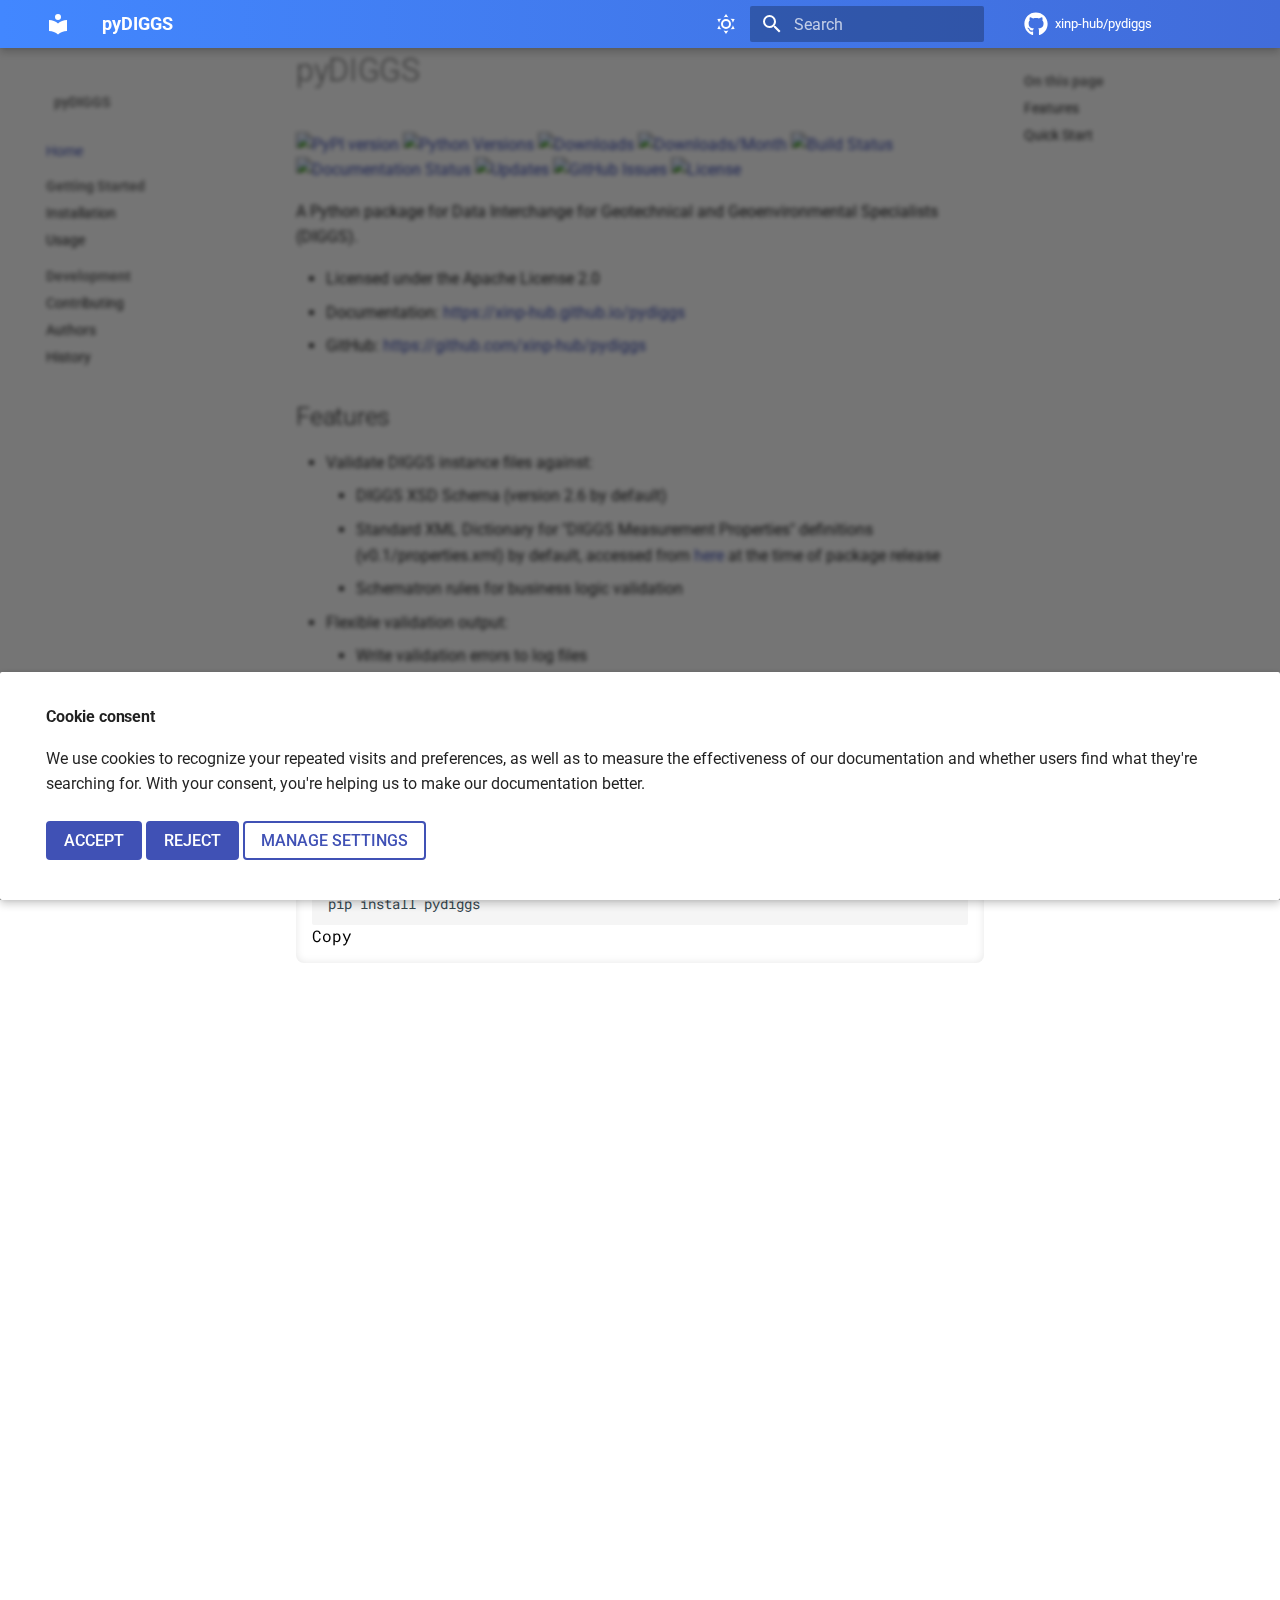
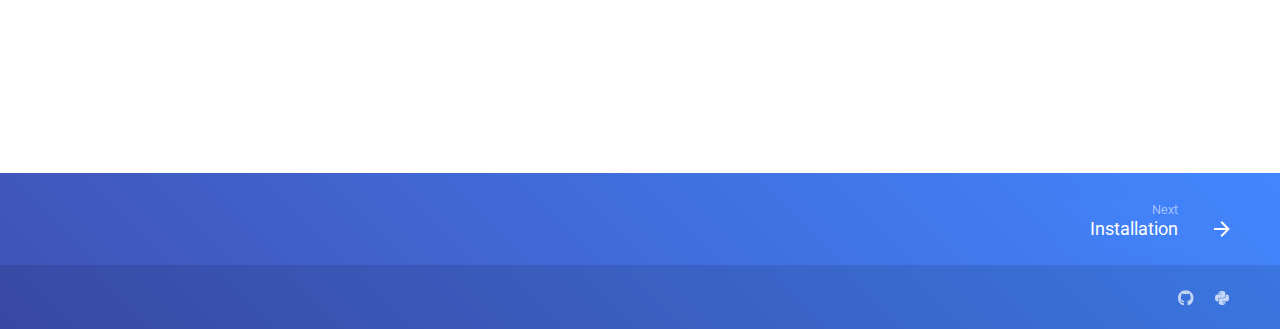
==== commit 2d79e533: "deploy: a5b9d4d447d5656faa9cf15bc64025046e3e9d02" ====
--- a/index.html
+++ b/index.html
@@ -48,6 +48,8 @@
     
       <link rel="stylesheet" href="assets/_mkdocstrings.css">
     
+      <link rel="stylesheet" href="assets/stylesheets/extra.css">
+    
     <script>__md_scope=new URL(".",location),__md_hash=e=>[...e].reduce(((e,_)=>(e<<5)-e+_.charCodeAt(0)),0),__md_get=(e,_=localStorage,t=__md_scope)=>JSON.parse(_.getItem(t.pathname+"."+e)),__md_set=(e,_,t=localStorage,a=__md_scope)=>{try{t.setItem(a.pathname+"."+e,JSON.stringify(_))}catch(e){}}</script>
     
       
@@ -65,7 +67,7 @@
     
     
     
-    <body dir="ltr" data-md-color-scheme="slate" data-md-color-primary="indigo" data-md-color-accent="indigo">
+    <body dir="ltr" data-md-color-scheme="default" data-md-color-primary="indigo" data-md-color-accent="blue">
   
     
     <input class="md-toggle" data-md-toggle="drawer" type="checkbox" id="__drawer" autocomplete="off">
@@ -123,30 +125,20 @@
     
     
     
-    <input class="md-option" data-md-color-media="" data-md-color-scheme="slate" data-md-color-primary="indigo" data-md-color-accent="indigo"  aria-label="Switch to light mode"  type="radio" name="__palette" id="__palette_0">
-    
-      <label class="md-header__button md-icon" title="Switch to light mode" for="__palette_1" hidden>
-        <svg xmlns="http://www.w3.org/2000/svg" viewBox="0 0 24 24"><path d="m14.3 16-.7-2h-3.2l-.7 2H7.8L11 7h2l3.2 9zM20 8.69V4h-4.69L12 .69 8.69 4H4v4.69L.69 12 4 15.31V20h4.69L12 23.31 15.31 20H20v-4.69L23.31 12zm-9.15 3.96h2.3L12 9z"/></svg>
+    <input class="md-option" data-md-color-media="(prefers-color-scheme: light)" data-md-color-scheme="default" data-md-color-primary="indigo" data-md-color-accent="blue"  aria-label="Switch to dark mode"  type="radio" name="__palette" id="__palette_0">
+    
+      <label class="md-header__button md-icon" title="Switch to dark mode" for="__palette_1" hidden>
+        <svg xmlns="http://www.w3.org/2000/svg" viewBox="0 0 24 24"><path d="M12 7a5 5 0 0 1 5 5 5 5 0 0 1-5 5 5 5 0 0 1-5-5 5 5 0 0 1 5-5m0 2a3 3 0 0 0-3 3 3 3 0 0 0 3 3 3 3 0 0 0 3-3 3 3 0 0 0-3-3m0-7 2.39 3.42C13.65 5.15 12.84 5 12 5s-1.65.15-2.39.42zM3.34 7l4.16-.35A7.2 7.2 0 0 0 5.94 8.5c-.44.74-.69 1.5-.83 2.29zm.02 10 1.76-3.77a7.131 7.131 0 0 0 2.38 4.14zM20.65 7l-1.77 3.79a7.02 7.02 0 0 0-2.38-4.15zm-.01 10-4.14.36c.59-.51 1.12-1.14 1.54-1.86.42-.73.69-1.5.83-2.29zM12 22l-2.41-3.44c.74.27 1.55.44 2.41.44.82 0 1.63-.17 2.37-.44z"/></svg>
       </label>
     
   
     
     
     
-    <input class="md-option" data-md-color-media="" data-md-color-scheme="default" data-md-color-primary="indigo" data-md-color-accent="indigo"  aria-label="Switch to dark mode"  type="radio" name="__palette" id="__palette_1">
-    
-      <label class="md-header__button md-icon" title="Switch to dark mode" for="__palette_2" hidden>
-        <svg xmlns="http://www.w3.org/2000/svg" viewBox="0 0 24 24"><path d="M12 8a4 4 0 0 0-4 4 4 4 0 0 0 4 4 4 4 0 0 0 4-4 4 4 0 0 0-4-4m0 10a6 6 0 0 1-6-6 6 6 0 0 1 6-6 6 6 0 0 1 6 6 6 6 0 0 1-6 6m8-9.31V4h-4.69L12 .69 8.69 4H4v4.69L.69 12 4 15.31V20h4.69L12 23.31 15.31 20H20v-4.69L23.31 12z"/></svg>
-      </label>
-    
-  
-    
-    
-    
-    <input class="md-option" data-md-color-media="" data-md-color-scheme="slate" data-md-color-primary="indigo" data-md-color-accent="indigo"  aria-label="Switch to system preference"  type="radio" name="__palette" id="__palette_2">
-    
-      <label class="md-header__button md-icon" title="Switch to system preference" for="__palette_0" hidden>
-        <svg xmlns="http://www.w3.org/2000/svg" viewBox="0 0 24 24"><path d="M12 18c-.89 0-1.74-.2-2.5-.55C11.56 16.5 13 14.42 13 12s-1.44-4.5-3.5-5.45C10.26 6.2 11.11 6 12 6a6 6 0 0 1 6 6 6 6 0 0 1-6 6m8-9.31V4h-4.69L12 .69 8.69 4H4v4.69L.69 12 4 15.31V20h4.69L12 23.31 15.31 20H20v-4.69L23.31 12z"/></svg>
+    <input class="md-option" data-md-color-media="(prefers-color-scheme: dark)" data-md-color-scheme="slate" data-md-color-primary="indigo" data-md-color-accent="blue"  aria-label="Switch to light mode"  type="radio" name="__palette" id="__palette_1">
+    
+      <label class="md-header__button md-icon" title="Switch to light mode" for="__palette_0" hidden>
+        <svg xmlns="http://www.w3.org/2000/svg" viewBox="0 0 24 24"><path d="m17.75 4.09-2.53 1.94.91 3.06-2.63-1.81-2.63 1.81.91-3.06-2.53-1.94L12.44 4l1.06-3 1.06 3zm3.5 6.91-1.64 1.25.59 1.98-1.7-1.17-1.7 1.17.59-1.98L15.75 11l2.06-.05L18.5 9l.69 1.95zm-2.28 4.95c.83-.08 1.72 1.1 1.19 1.85-.32.45-.66.87-1.08 1.27C15.17 23 8.84 23 4.94 19.07c-3.91-3.9-3.91-10.24 0-14.14.4-.4.82-.76 1.27-1.08.75-.53 1.93.36 1.85 1.19-.27 2.86.69 5.83 2.89 8.02a9.96 9.96 0 0 0 8.02 2.89m-1.64 2.02a12.08 12.08 0 0 1-7.8-3.47c-2.17-2.19-3.33-5-3.49-7.82-2.81 3.14-2.7 7.96.31 10.98 3.02 3.01 7.84 3.12 10.98.31"/></svg>
       </label>
     
   
@@ -185,6 +177,8 @@
           <svg xmlns="http://www.w3.org/2000/svg" viewBox="0 0 24 24"><path d="M19 6.41 17.59 5 12 10.59 6.41 5 5 6.41 10.59 12 5 17.59 6.41 19 12 13.41 17.59 19 19 17.59 13.41 12z"/></svg>
         </button>
       </nav>
+      
+        <div class="md-search__suggest" data-md-component="search-suggest"></div>
       
     </form>
     <div class="md-search__output">
@@ -205,7 +199,7 @@
         <a href="https://github.com/xinp-hub/pydiggs" title="Go to repository" class="md-source" data-md-component="source">
   <div class="md-source__icon md-icon">
     
-    <svg xmlns="http://www.w3.org/2000/svg" viewBox="0 0 448 512"><!--! Font Awesome Free 6.7.1 by @fontawesome - https://fontawesome.com License - https://fontawesome.com/license/free (Icons: CC BY 4.0, Fonts: SIL OFL 1.1, Code: MIT License) Copyright 2024 Fonticons, Inc.--><path d="M439.55 236.05 244 40.45a28.87 28.87 0 0 0-40.81 0l-40.66 40.63 51.52 51.52c27.06-9.14 52.68 16.77 43.39 43.68l49.66 49.66c34.23-11.8 61.18 31 35.47 56.69-26.49 26.49-70.21-2.87-56-37.34L240.22 199v121.85c25.3 12.54 22.26 41.85 9.08 55a34.34 34.34 0 0 1-48.55 0c-17.57-17.6-11.07-46.91 11.25-56v-123c-20.8-8.51-24.6-30.74-18.64-45L142.57 101 8.45 235.14a28.86 28.86 0 0 0 0 40.81l195.61 195.6a28.86 28.86 0 0 0 40.8 0l194.69-194.69a28.86 28.86 0 0 0 0-40.81"/></svg>
+    <svg xmlns="http://www.w3.org/2000/svg" viewBox="0 0 496 512"><!--! Font Awesome Free 6.7.1 by @fontawesome - https://fontawesome.com License - https://fontawesome.com/license/free (Icons: CC BY 4.0, Fonts: SIL OFL 1.1, Code: MIT License) Copyright 2024 Fonticons, Inc.--><path d="M165.9 397.4c0 2-2.3 3.6-5.2 3.6-3.3.3-5.6-1.3-5.6-3.6 0-2 2.3-3.6 5.2-3.6 3-.3 5.6 1.3 5.6 3.6m-31.1-4.5c-.7 2 1.3 4.3 4.3 4.9 2.6 1 5.6 0 6.2-2s-1.3-4.3-4.3-5.2c-2.6-.7-5.5.3-6.2 2.3m44.2-1.7c-2.9.7-4.9 2.6-4.6 4.9.3 2 2.9 3.3 5.9 2.6 2.9-.7 4.9-2.6 4.6-4.6-.3-1.9-3-3.2-5.9-2.9M244.8 8C106.1 8 0 113.3 0 252c0 110.9 69.8 205.8 169.5 239.2 12.8 2.3 17.3-5.6 17.3-12.1 0-6.2-.3-40.4-.3-61.4 0 0-70 15-84.7-29.8 0 0-11.4-29.1-27.8-36.6 0 0-22.9-15.7 1.6-15.4 0 0 24.9 2 38.6 25.8 21.9 38.6 58.6 27.5 72.9 20.9 2.3-16 8.8-27.1 16-33.7-55.9-6.2-112.3-14.3-112.3-110.5 0-27.5 7.6-41.3 23.6-58.9-2.6-6.5-11.1-33.3 2.6-67.9 20.9-6.5 69 27 69 27 20-5.6 41.5-8.5 62.8-8.5s42.8 2.9 62.8 8.5c0 0 48.1-33.6 69-27 13.7 34.7 5.2 61.4 2.6 67.9 16 17.7 25.8 31.5 25.8 58.9 0 96.5-58.9 104.2-114.8 110.5 9.2 7.9 17 22.9 17 46.4 0 33.7-.3 75.4-.3 83.6 0 6.5 4.6 14.4 17.3 12.1C428.2 457.8 496 362.9 496 252 496 113.3 383.5 8 244.8 8M97.2 352.9c-1.3 1-1 3.3.7 5.2 1.6 1.6 3.9 2.3 5.2 1 1.3-1 1-3.3-.7-5.2-1.6-1.6-3.9-2.3-5.2-1m-10.8-8.1c-.7 1.3.3 2.9 2.3 3.9 1.6 1 3.6.7 4.3-.7.7-1.3-.3-2.9-2.3-3.9-2-.6-3.6-.3-4.3.7m32.4 35.6c-1.6 1.3-1 4.3 1.3 6.2 2.3 2.3 5.2 2.6 6.5 1 1.3-1.3.7-4.3-1.3-6.2-2.2-2.3-5.2-2.6-6.5-1m-11.4-14.7c-1.6 1-1.6 3.6 0 5.9s4.3 3.3 5.6 2.3c1.6-1.3 1.6-3.9 0-6.2-1.4-2.3-4-3.3-5.6-2"/></svg>
   </div>
   <div class="md-source__repository">
     xinp-hub/pydiggs
@@ -251,7 +245,7 @@
       <a href="https://github.com/xinp-hub/pydiggs" title="Go to repository" class="md-source" data-md-component="source">
   <div class="md-source__icon md-icon">
     
-    <svg xmlns="http://www.w3.org/2000/svg" viewBox="0 0 448 512"><!--! Font Awesome Free 6.7.1 by @fontawesome - https://fontawesome.com License - https://fontawesome.com/license/free (Icons: CC BY 4.0, Fonts: SIL OFL 1.1, Code: MIT License) Copyright 2024 Fonticons, Inc.--><path d="M439.55 236.05 244 40.45a28.87 28.87 0 0 0-40.81 0l-40.66 40.63 51.52 51.52c27.06-9.14 52.68 16.77 43.39 43.68l49.66 49.66c34.23-11.8 61.18 31 35.47 56.69-26.49 26.49-70.21-2.87-56-37.34L240.22 199v121.85c25.3 12.54 22.26 41.85 9.08 55a34.34 34.34 0 0 1-48.55 0c-17.57-17.6-11.07-46.91 11.25-56v-123c-20.8-8.51-24.6-30.74-18.64-45L142.57 101 8.45 235.14a28.86 28.86 0 0 0 0 40.81l195.61 195.6a28.86 28.86 0 0 0 40.8 0l194.69-194.69a28.86 28.86 0 0 0 0-40.81"/></svg>
+    <svg xmlns="http://www.w3.org/2000/svg" viewBox="0 0 496 512"><!--! Font Awesome Free 6.7.1 by @fontawesome - https://fontawesome.com License - https://fontawesome.com/license/free (Icons: CC BY 4.0, Fonts: SIL OFL 1.1, Code: MIT License) Copyright 2024 Fonticons, Inc.--><path d="M165.9 397.4c0 2-2.3 3.6-5.2 3.6-3.3.3-5.6-1.3-5.6-3.6 0-2 2.3-3.6 5.2-3.6 3-.3 5.6 1.3 5.6 3.6m-31.1-4.5c-.7 2 1.3 4.3 4.3 4.9 2.6 1 5.6 0 6.2-2s-1.3-4.3-4.3-5.2c-2.6-.7-5.5.3-6.2 2.3m44.2-1.7c-2.9.7-4.9 2.6-4.6 4.9.3 2 2.9 3.3 5.9 2.6 2.9-.7 4.9-2.6 4.6-4.6-.3-1.9-3-3.2-5.9-2.9M244.8 8C106.1 8 0 113.3 0 252c0 110.9 69.8 205.8 169.5 239.2 12.8 2.3 17.3-5.6 17.3-12.1 0-6.2-.3-40.4-.3-61.4 0 0-70 15-84.7-29.8 0 0-11.4-29.1-27.8-36.6 0 0-22.9-15.7 1.6-15.4 0 0 24.9 2 38.6 25.8 21.9 38.6 58.6 27.5 72.9 20.9 2.3-16 8.8-27.1 16-33.7-55.9-6.2-112.3-14.3-112.3-110.5 0-27.5 7.6-41.3 23.6-58.9-2.6-6.5-11.1-33.3 2.6-67.9 20.9-6.5 69 27 69 27 20-5.6 41.5-8.5 62.8-8.5s42.8 2.9 62.8 8.5c0 0 48.1-33.6 69-27 13.7 34.7 5.2 61.4 2.6 67.9 16 17.7 25.8 31.5 25.8 58.9 0 96.5-58.9 104.2-114.8 110.5 9.2 7.9 17 22.9 17 46.4 0 33.7-.3 75.4-.3 83.6 0 6.5 4.6 14.4 17.3 12.1C428.2 457.8 496 362.9 496 252 496 113.3 383.5 8 244.8 8M97.2 352.9c-1.3 1-1 3.3.7 5.2 1.6 1.6 3.9 2.3 5.2 1 1.3-1 1-3.3-.7-5.2-1.6-1.6-3.9-2.3-5.2-1m-10.8-8.1c-.7 1.3.3 2.9 2.3 3.9 1.6 1 3.6.7 4.3-.7.7-1.3-.3-2.9-2.3-3.9-2-.6-3.6-.3-4.3.7m32.4 35.6c-1.6 1.3-1 4.3 1.3 6.2 2.3 2.3 5.2 2.6 6.5 1 1.3-1.3.7-4.3-1.3-6.2-2.2-2.3-5.2-2.6-6.5-1m-11.4-14.7c-1.6 1-1.6 3.6 0 5.9s4.3 3.3 5.6 2.3c1.6-1.3 1.6-3.9 0-6.2-1.4-2.3-4-3.3-5.6-2"/></svg>
   </div>
   <div class="md-source__repository">
     xinp-hub/pydiggs
@@ -300,7 +294,9 @@
       
         
 
-<nav class="md-nav md-nav--secondary" aria-label="Table of contents">
+  
+
+<nav class="md-nav md-nav--secondary" aria-label="On this page">
   
   
   
@@ -309,7 +305,7 @@
   
     <label class="md-nav__title" for="__toc">
       <span class="md-nav__icon md-icon"></span>
-      Table of contents
+      On this page
     </label>
     <ul class="md-nav__list" data-md-component="toc" data-md-scrollfix>
       
@@ -345,6 +341,54 @@
   
   
   
+    
+    
+      
+        
+      
+        
+      
+    
+    
+      
+        
+        
+      
+    
+    
+    <li class="md-nav__item md-nav__item--section md-nav__item--nested">
+      
+        
+        
+          
+        
+        <input class="md-nav__toggle md-toggle md-toggle--indeterminate" type="checkbox" id="__nav_2" >
+        
+          
+          <label class="md-nav__link" for="__nav_2" id="__nav_2_label" tabindex="">
+            
+  
+  <span class="md-ellipsis">
+    Getting Started
+  </span>
+  
+
+            <span class="md-nav__icon md-icon"></span>
+          </label>
+        
+        <nav class="md-nav" data-md-level="1" aria-labelledby="__nav_2_label" aria-expanded="false">
+          <label class="md-nav__title" for="__nav_2">
+            <span class="md-nav__icon md-icon"></span>
+            Getting Started
+          </label>
+          <ul class="md-nav__list" data-md-scrollfix>
+            
+              
+                
+  
+  
+  
+  
     <li class="md-nav__item">
       <a href="installation/" class="md-nav__link">
         
@@ -358,9 +402,10 @@
     </li>
   
 
-    
-      
-      
+              
+            
+              
+                
   
   
   
@@ -378,9 +423,67 @@
     </li>
   
 
-    
-      
-      
+              
+            
+          </ul>
+        </nav>
+      
+    </li>
+  
+
+    
+      
+      
+  
+  
+  
+  
+    
+    
+      
+        
+      
+        
+      
+        
+      
+    
+    
+      
+        
+        
+      
+    
+    
+    <li class="md-nav__item md-nav__item--section md-nav__item--nested">
+      
+        
+        
+          
+        
+        <input class="md-nav__toggle md-toggle md-toggle--indeterminate" type="checkbox" id="__nav_3" >
+        
+          
+          <label class="md-nav__link" for="__nav_3" id="__nav_3_label" tabindex="">
+            
+  
+  <span class="md-ellipsis">
+    Development
+  </span>
+  
+
+            <span class="md-nav__icon md-icon"></span>
+          </label>
+        
+        <nav class="md-nav" data-md-level="1" aria-labelledby="__nav_3_label" aria-expanded="false">
+          <label class="md-nav__title" for="__nav_3">
+            <span class="md-nav__icon md-icon"></span>
+            Development
+          </label>
+          <ul class="md-nav__list" data-md-scrollfix>
+            
+              
+                
   
   
   
@@ -398,9 +501,10 @@
     </li>
   
 
-    
-      
-      
+              
+            
+              
+                
   
   
   
@@ -418,9 +522,10 @@
     </li>
   
 
-    
-      
-      
+              
+            
+              
+                
   
   
   
@@ -435,6 +540,14 @@
   
 
       </a>
+    </li>
+  
+
+              
+            
+          </ul>
+        </nav>
+      
     </li>
   
 
@@ -452,7 +565,9 @@
                   <div class="md-sidebar__inner">
                     
 
-<nav class="md-nav md-nav--secondary" aria-label="Table of contents">
+  
+
+<nav class="md-nav md-nav--secondary" aria-label="On this page">
   
   
   
@@ -461,7 +576,7 @@
   
     <label class="md-nav__title" for="__toc">
       <span class="md-nav__icon md-icon"></span>
-      Table of contents
+      On this page
     </label>
     <ul class="md-nav__list" data-md-component="toc" data-md-scrollfix>
       
@@ -501,38 +616,68 @@
   
 
 
-<h1 id="pydiggs">pyDIGGS</h1>
+<h1 id="pydiggs">pyDIGGS<a class="headerlink" href="#pydiggs" title="Permanent link">&para;</a></h1>
 <p><a href="https://pypi.python.org/pypi/pydiggs"><img alt="PyPI version" src="https://img.shields.io/pypi/v/pydiggs.svg" /></a>
 <a href="https://pypi.org/project/pydiggs"><img alt="Python Versions" src="https://img.shields.io/pypi/pyversions/pydiggs" /></a>
 <a href="https://pepy.tech/project/pydiggs"><img alt="Downloads" src="https://static.pepy.tech/badge/pydiggs" /></a>
 <a href="https://pepy.tech/project/pydiggs"><img alt="Downloads/Month" src="https://static.pepy.tech/badge/pydiggs/month" /></a>
-<a href="https://github.com/xinp-hub/pydiggs/actions/workflows/python-package.yml"><img alt="Build Status" src="https://github.com/xinp-hub/pydiggs/actions/workflows/python-package.yml/badge.svg" /></a>
-<a href="https://xinp-hub.github.io/pydiggs/"><img alt="Documentation Status" src="https://img.shields.io/github/actions/workflow/status/xinp-hub/pydiggs/documentation.yml?label=docs" /></a>
-<a href="https://pyup.io/account/repos/github/xinp-hub/pydiggs/"><img alt="Updates" src="https://pyup.io/repos/github/xinp-hub/pydiggs/shield.svg" /></a></p>
+<a href="https://github.com/xinp-hub/pydiggs/actions/workflows/ci.yml"><img alt="Build Status" src="https://github.com/xinp-hub/pydiggs/actions/workflows/ci.yml/badge.svg" /></a>
+<a href="https://xinp-hub.github.io/pydiggs/"><img alt="Documentation Status" src="https://github.com/xinp-hub/pydiggs/actions/workflows/docs.yml/badge.svg" /></a>
+<a href="https://pyup.io/account/repos/github/xinp-hub/pydiggs/"><img alt="Updates" src="https://pyup.io/repos/github/xinp-hub/pydiggs/shield.svg" /></a>
+<a href="https://github.com/xinp-hub/pydiggs/issues"><img alt="GitHub Issues" src="https://img.shields.io/github/issues/xinp-hub/pydiggs.svg" /></a>
+<a href="https://opensource.org/licenses/Apache-2.0"><img alt="License" src="https://img.shields.io/badge/License-Apache%202.0-blue.svg" /></a></p>
 <p>A Python package for Data Interchange for Geotechnical and Geoenvironmental Specialists (DIGGS).</p>
 <ul>
-<li>Free software: GNU General Public License v3</li>
+<li>Licensed under the Apache License 2.0</li>
 <li>Documentation: <a href="https://xinp-hub.github.io/pydiggs">https://xinp-hub.github.io/pydiggs</a></li>
 <li>GitHub: <a href="https://github.com/xinp-hub/pydiggs">https://github.com/xinp-hub/pydiggs</a></li>
 </ul>
-<h2 id="features">Features</h2>
+<h2 id="features">Features<a class="headerlink" href="#features" title="Permanent link">&para;</a></h2>
 <ul>
-<li>Validate DIGGS instance files against DIGGS XSD, Schematron schemas, and XML Dictionaries.</li>
+<li>Validate DIGGS instance files against:<ul>
+<li>DIGGS XSD Schema (version 2.6 by default)</li>
+<li>Standard XML Dictionary for "DIGGS Measurement Properties" definitions (v0.1/properties.xml) by default, accessed from <a href="https://diggsml.org/def/codes/DIGGS/0.1/properties.xml">here</a> at the time of package release</li>
+<li>Schematron rules for business logic validation</li>
 </ul>
-<h2 id="quick-start">Quick Start</h2>
+</li>
+<li>Flexible validation output:<ul>
+<li>Write validation errors to log files</li>
+<li>Print validation errors directly to console</li>
+</ul>
+</li>
+<li>Command-line interface (CLI) for easy integration</li>
+</ul>
+<h2 id="quick-start">Quick Start<a class="headerlink" href="#quick-start" title="Permanent link">&para;</a></h2>
 <p>Install pydiggs:
-<div class="highlight"><pre><span></span><code><a id="__codelineno-0-1" name="__codelineno-0-1" href="#__codelineno-0-1"></a>pip<span class="w"> </span>install<span class="w"> </span>pydiggs
-</code></pre></div></p>
-<p>Basic usage:
-<div class="highlight"><pre><span></span><code><a id="__codelineno-1-1" name="__codelineno-1-1" href="#__codelineno-1-1"></a><span class="kn">from</span><span class="w"> </span><span class="nn">pydiggs</span><span class="w"> </span><span class="kn">import</span> <span class="n">validator</span>
-<a id="__codelineno-1-2" name="__codelineno-1-2" href="#__codelineno-1-2"></a>
-<a id="__codelineno-1-3" name="__codelineno-1-3" href="#__codelineno-1-3"></a><span class="c1"># Create a validator instance</span>
-<a id="__codelineno-1-4" name="__codelineno-1-4" href="#__codelineno-1-4"></a><span class="n">v</span> <span class="o">=</span> <span class="n">validator</span><span class="o">.</span><span class="n">Validator</span><span class="p">()</span>
-<a id="__codelineno-1-5" name="__codelineno-1-5" href="#__codelineno-1-5"></a>
-<a id="__codelineno-1-6" name="__codelineno-1-6" href="#__codelineno-1-6"></a><span class="c1"># Validate a DIGGS XML file</span>
-<a id="__codelineno-1-7" name="__codelineno-1-7" href="#__codelineno-1-7"></a><span class="n">v</span><span class="o">.</span><span class="n">validate_schema</span><span class="p">(</span><span class="s2">&quot;path/to/your/diggs_file.xml&quot;</span><span class="p">)</span>
-</code></pre></div></p>
-<p>For more information, please see the <a href="https://xinp-hub.github.io/pydiggs">documentation</a>. </p>
+<div class="language-bash highlight"><pre><span></span><code><span id="__span-0-1"><a id="__codelineno-0-1" name="__codelineno-0-1" href="#__codelineno-0-1"></a>pip<span class="w"> </span>install<span class="w"> </span>pydiggs
+</span></code></pre></div></p>
+<p>Basic usage with Python:
+<div class="language-python highlight"><pre><span></span><code><span id="__span-1-1"><a id="__codelineno-1-1" name="__codelineno-1-1" href="#__codelineno-1-1"></a><span class="kn">from</span><span class="w"> </span><span class="nn">pydiggs</span><span class="w"> </span><span class="kn">import</span> <span class="n">validator</span>
+</span><span id="__span-1-2"><a id="__codelineno-1-2" name="__codelineno-1-2" href="#__codelineno-1-2"></a>
+</span><span id="__span-1-3"><a id="__codelineno-1-3" name="__codelineno-1-3" href="#__codelineno-1-3"></a><span class="c1"># Create a validator instance</span>
+</span><span id="__span-1-4"><a id="__codelineno-1-4" name="__codelineno-1-4" href="#__codelineno-1-4"></a><span class="n">validation</span> <span class="o">=</span> <span class="n">validator</span><span class="p">(</span><span class="s2">&quot;path/to/your/diggs_file.xml&quot;</span><span class="p">)</span>
+</span><span id="__span-1-5"><a id="__codelineno-1-5" name="__codelineno-1-5" href="#__codelineno-1-5"></a>
+</span><span id="__span-1-6"><a id="__codelineno-1-6" name="__codelineno-1-6" href="#__codelineno-1-6"></a><span class="c1"># Schema validation (using default DIGGS Schema v2.6)</span>
+</span><span id="__span-1-7"><a id="__codelineno-1-7" name="__codelineno-1-7" href="#__codelineno-1-7"></a><span class="n">validation</span><span class="o">.</span><span class="n">schema_check</span><span class="p">()</span>
+</span><span id="__span-1-8"><a id="__codelineno-1-8" name="__codelineno-1-8" href="#__codelineno-1-8"></a>
+</span><span id="__span-1-9"><a id="__codelineno-1-9" name="__codelineno-1-9" href="#__codelineno-1-9"></a><span class="c1"># Dictionary validation (using default DIGGS Dictionary)</span>
+</span><span id="__span-1-10"><a id="__codelineno-1-10" name="__codelineno-1-10" href="#__codelineno-1-10"></a><span class="n">validation</span><span class="o">.</span><span class="n">dictionary_check</span><span class="p">()</span>
+</span><span id="__span-1-11"><a id="__codelineno-1-11" name="__codelineno-1-11" href="#__codelineno-1-11"></a>
+</span><span id="__span-1-12"><a id="__codelineno-1-12" name="__codelineno-1-12" href="#__codelineno-1-12"></a><span class="c1"># Schematron validation (requires schematron file)</span>
+</span><span id="__span-1-13"><a id="__codelineno-1-13" name="__codelineno-1-13" href="#__codelineno-1-13"></a><span class="n">validation</span> <span class="o">=</span> <span class="n">validator</span><span class="p">(</span><span class="s2">&quot;path/to/your/diggs_file.xml&quot;</span><span class="p">,</span> <span class="n">schematron_path</span><span class="o">=</span><span class="s2">&quot;path/to/schematron.sch&quot;</span><span class="p">)</span>
+</span><span id="__span-1-14"><a id="__codelineno-1-14" name="__codelineno-1-14" href="#__codelineno-1-14"></a><span class="n">validation</span><span class="o">.</span><span class="n">schematron_check</span><span class="p">()</span>
+</span></code></pre></div></p>
+<p>Basic usage with CLI:
+<div class="language-bash highlight"><pre><span></span><code><span id="__span-2-1"><a id="__codelineno-2-1" name="__codelineno-2-1" href="#__codelineno-2-1"></a><span class="c1"># Schema validation</span>
+</span><span id="__span-2-2"><a id="__codelineno-2-2" name="__codelineno-2-2" href="#__codelineno-2-2"></a>pydiggs<span class="w"> </span>schema_check<span class="w"> </span><span class="s2">&quot;path/to/your/diggs_file.xml&quot;</span>
+</span><span id="__span-2-3"><a id="__codelineno-2-3" name="__codelineno-2-3" href="#__codelineno-2-3"></a>
+</span><span id="__span-2-4"><a id="__codelineno-2-4" name="__codelineno-2-4" href="#__codelineno-2-4"></a><span class="c1"># Dictionary validation</span>
+</span><span id="__span-2-5"><a id="__codelineno-2-5" name="__codelineno-2-5" href="#__codelineno-2-5"></a>pydiggs<span class="w"> </span>dictionary_check<span class="w"> </span><span class="s2">&quot;path/to/your/diggs_file.xml&quot;</span>
+</span><span id="__span-2-6"><a id="__codelineno-2-6" name="__codelineno-2-6" href="#__codelineno-2-6"></a>
+</span><span id="__span-2-7"><a id="__codelineno-2-7" name="__codelineno-2-7" href="#__codelineno-2-7"></a><span class="c1"># Schematron validation</span>
+</span><span id="__span-2-8"><a id="__codelineno-2-8" name="__codelineno-2-8" href="#__codelineno-2-8"></a>pydiggs<span class="w"> </span>schematron_check<span class="w"> </span><span class="s2">&quot;path/to/your/diggs_file.xml&quot;</span><span class="w"> </span>--schematron_path<span class="w"> </span><span class="s2">&quot;path/to/schematron.sch&quot;</span>
+</span></code></pre></div></p>
+<p>For more detailed information and advanced usage, please see the <a href="https://xinp-hub.github.io/pydiggs">documentation</a>. </p>
 
 
 
@@ -563,14 +708,59 @@
       
         <footer class="md-footer">
   
+    
+      
+      <nav class="md-footer__inner md-grid" aria-label="Footer" >
+        
+        
+          
+          <a href="installation/" class="md-footer__link md-footer__link--next" aria-label="Next: Installation">
+            <div class="md-footer__title">
+              <span class="md-footer__direction">
+                Next
+              </span>
+              <div class="md-ellipsis">
+                Installation
+              </div>
+            </div>
+            <div class="md-footer__button md-icon">
+              
+              <svg xmlns="http://www.w3.org/2000/svg" viewBox="0 0 24 24"><path d="M4 11v2h12l-5.5 5.5 1.42 1.42L19.84 12l-7.92-7.92L10.5 5.5 16 11z"/></svg>
+            </div>
+          </a>
+        
+      </nav>
+    
+  
   <div class="md-footer-meta md-typeset">
     <div class="md-footer-meta__inner md-grid">
       <div class="md-copyright">
   
   
-    Made with
-    <a href="https://squidfunk.github.io/mkdocs-material/" target="_blank" rel="noopener">
-      Material for MkDocs
+</div>
+      
+        <div class="md-social">
+  
+    
+    
+    
+    
+      
+      
+    
+    <a href="https://github.com/xinp-hub/pydiggs" target="_blank" rel="noopener" title="github.com" class="md-social__link">
+      <svg xmlns="http://www.w3.org/2000/svg" viewBox="0 0 496 512"><!--! Font Awesome Free 6.7.1 by @fontawesome - https://fontawesome.com License - https://fontawesome.com/license/free (Icons: CC BY 4.0, Fonts: SIL OFL 1.1, Code: MIT License) Copyright 2024 Fonticons, Inc.--><path d="M165.9 397.4c0 2-2.3 3.6-5.2 3.6-3.3.3-5.6-1.3-5.6-3.6 0-2 2.3-3.6 5.2-3.6 3-.3 5.6 1.3 5.6 3.6m-31.1-4.5c-.7 2 1.3 4.3 4.3 4.9 2.6 1 5.6 0 6.2-2s-1.3-4.3-4.3-5.2c-2.6-.7-5.5.3-6.2 2.3m44.2-1.7c-2.9.7-4.9 2.6-4.6 4.9.3 2 2.9 3.3 5.9 2.6 2.9-.7 4.9-2.6 4.6-4.6-.3-1.9-3-3.2-5.9-2.9M244.8 8C106.1 8 0 113.3 0 252c0 110.9 69.8 205.8 169.5 239.2 12.8 2.3 17.3-5.6 17.3-12.1 0-6.2-.3-40.4-.3-61.4 0 0-70 15-84.7-29.8 0 0-11.4-29.1-27.8-36.6 0 0-22.9-15.7 1.6-15.4 0 0 24.9 2 38.6 25.8 21.9 38.6 58.6 27.5 72.9 20.9 2.3-16 8.8-27.1 16-33.7-55.9-6.2-112.3-14.3-112.3-110.5 0-27.5 7.6-41.3 23.6-58.9-2.6-6.5-11.1-33.3 2.6-67.9 20.9-6.5 69 27 69 27 20-5.6 41.5-8.5 62.8-8.5s42.8 2.9 62.8 8.5c0 0 48.1-33.6 69-27 13.7 34.7 5.2 61.4 2.6 67.9 16 17.7 25.8 31.5 25.8 58.9 0 96.5-58.9 104.2-114.8 110.5 9.2 7.9 17 22.9 17 46.4 0 33.7-.3 75.4-.3 83.6 0 6.5 4.6 14.4 17.3 12.1C428.2 457.8 496 362.9 496 252 496 113.3 383.5 8 244.8 8M97.2 352.9c-1.3 1-1 3.3.7 5.2 1.6 1.6 3.9 2.3 5.2 1 1.3-1 1-3.3-.7-5.2-1.6-1.6-3.9-2.3-5.2-1m-10.8-8.1c-.7 1.3.3 2.9 2.3 3.9 1.6 1 3.6.7 4.3-.7.7-1.3-.3-2.9-2.3-3.9-2-.6-3.6-.3-4.3.7m32.4 35.6c-1.6 1.3-1 4.3 1.3 6.2 2.3 2.3 5.2 2.6 6.5 1 1.3-1.3.7-4.3-1.3-6.2-2.2-2.3-5.2-2.6-6.5-1m-11.4-14.7c-1.6 1-1.6 3.6 0 5.9s4.3 3.3 5.6 2.3c1.6-1.3 1.6-3.9 0-6.2-1.4-2.3-4-3.3-5.6-2"/></svg>
+    </a>
+  
+    
+    
+    
+    
+      
+      
+    
+    <a href="https://pypi.org/project/pydiggs/" target="_blank" rel="noopener" title="pypi.org" class="md-social__link">
+      <svg xmlns="http://www.w3.org/2000/svg" viewBox="0 0 448 512"><!--! Font Awesome Free 6.7.1 by @fontawesome - https://fontawesome.com License - https://fontawesome.com/license/free (Icons: CC BY 4.0, Fonts: SIL OFL 1.1, Code: MIT License) Copyright 2024 Fonticons, Inc.--><path d="M439.8 200.5c-7.7-30.9-22.3-54.2-53.4-54.2h-40.1v47.4c0 36.8-31.2 67.8-66.8 67.8H172.7c-29.2 0-53.4 25-53.4 54.3v101.8c0 29 25.2 46 53.4 54.3 33.8 9.9 66.3 11.7 106.8 0 26.9-7.8 53.4-23.5 53.4-54.3v-40.7H226.2v-13.6h160.2c31.1 0 42.6-21.7 53.4-54.2 11.2-33.5 10.7-65.7 0-108.6M286.2 404c11.1 0 20.1 9.1 20.1 20.3 0 11.3-9 20.4-20.1 20.4-11 0-20.1-9.2-20.1-20.4.1-11.3 9.1-20.3 20.1-20.3M167.8 248.1h106.8c29.7 0 53.4-24.5 53.4-54.3V91.9c0-29-24.4-50.7-53.4-55.6-35.8-5.9-74.7-5.6-106.8.1-45.2 8-53.4 24.7-53.4 55.6v40.7h106.9v13.6h-147c-31.1 0-58.3 18.7-66.8 54.2-9.8 40.7-10.2 66.1 0 108.6 7.6 31.6 25.7 54.2 56.8 54.2H101v-48.8c0-35.3 30.5-66.4 66.8-66.4m-6.7-142.6c-11.1 0-20.1-9.1-20.1-20.3.1-11.3 9-20.4 20.1-20.4 11 0 20.1 9.2 20.1 20.4s-9 20.3-20.1 20.3"/></svg>
     </a>
   
 </div>
@@ -585,10 +775,73 @@
     </div>
     
     
-    <script id="__config" type="application/json">{"base": ".", "features": ["navigation.instant", "navigation.tracking", "navigation.sections", "navigation.expand", "navigation.top", "search.highlight", "search.share", "toc.follow"], "search": "assets/javascripts/workers/search.6ce7567c.min.js", "translations": {"clipboard.copied": "Copied to clipboard", "clipboard.copy": "Copy to clipboard", "search.result.more.one": "1 more on this page", "search.result.more.other": "# more on this page", "search.result.none": "No matching documents", "search.result.one": "1 matching document", "search.result.other": "# matching documents", "search.result.placeholder": "Type to start searching", "search.result.term.missing": "Missing", "select.version": "Select version"}}</script>
+      <div class="md-consent" data-md-component="consent" id="__consent" hidden>
+        <div class="md-consent__overlay"></div>
+        <aside class="md-consent__inner">
+          <form class="md-consent__form md-grid md-typeset" name="consent">
+            
+
+
+  
+    
+  
+
+
+
+
+<h4>Cookie consent</h4>
+<p>We use cookies to recognize your repeated visits and preferences, as well as to measure the effectiveness of our documentation and whether users find what they're searching for. With your consent, you're helping us to make our documentation better.</p>
+<input class="md-toggle" type="checkbox" id="__settings" >
+<div class="md-consent__settings">
+  <ul class="task-list">
+    
+      
+      
+        
+        
+      
+      <li class="task-list-item">
+        <label class="task-list-control">
+          <input type="checkbox" name="github" checked>
+          <span class="task-list-indicator"></span>
+          GitHub
+        </label>
+      </li>
+    
+  </ul>
+</div>
+<div class="md-consent__controls">
+  
+    
+      <button class="md-button md-button--primary">Accept</button>
+    
+    
+    
+  
+    
+    
+      <button type="reset" class="md-button md-button--primary">Reject</button>
+    
+    
+  
+    
+    
+    
+      <label class="md-button" for="__settings">Manage settings</label>
+    
+  
+</div>
+          </form>
+        </aside>
+      </div>
+      <script>var consent=__md_get("__consent");if(consent)for(var input of document.forms.consent.elements)input.name&&(input.checked=consent[input.name]||!1);else"file:"!==location.protocol&&setTimeout((function(){document.querySelector("[data-md-component=consent]").hidden=!1}),250);var form=document.forms.consent;for(var action of["submit","reset"])form.addEventListener(action,(function(e){if(e.preventDefault(),"reset"===e.type)for(var n of document.forms.consent.elements)n.name&&(n.checked=!1);__md_set("__consent",Object.fromEntries(Array.from(new FormData(form).keys()).map((function(e){return[e,!0]})))),location.hash="",location.reload()}))</script>
+    
+    <script id="__config" type="application/json">{"base": ".", "features": ["navigation.instant", "navigation.tracking", "navigation.sections", "navigation.expand", "navigation.top", "navigation.footer", "navigation.indexes", "toc.follow", "search.highlight", "search.share", "search.suggest", "content.code.copy", "content.code.annotate", "content.tooltips", "announce.dismiss"], "search": "assets/javascripts/workers/search.6ce7567c.min.js", "translations": {"clipboard.copied": "Copied to clipboard", "clipboard.copy": "Copy to clipboard", "search.result.more.one": "1 more on this page", "search.result.more.other": "# more on this page", "search.result.none": "No matching documents", "search.result.one": "1 matching document", "search.result.other": "# matching documents", "search.result.placeholder": "Type to start searching", "search.result.term.missing": "Missing", "select.version": "Select version"}}</script>
     
     
       <script src="assets/javascripts/bundle.88dd0f4e.min.js"></script>
+      
+        <script src="assets/javascripts/extra.js"></script>
       
     
   </body>
--- a/assets/stylesheets/extra.css
+++ b/assets/stylesheets/extra.css
@@ -0,0 +1,212 @@
+/* Custom CSS for modern design and animations */
+
+/* Layout structure */
+body {
+    display: flex;
+    flex-direction: column;
+    min-height: 100vh;
+    margin: 0;
+}
+
+.md-main {
+    flex: 1 0 auto;
+}
+
+/* Footer styling */
+.md-footer {
+    flex-shrink: 0;
+}
+
+[data-md-color-scheme="default"] .md-footer {
+    background: linear-gradient(45deg, var(--md-primary-fg-color), var(--md-accent-fg-color));
+}
+
+[data-md-color-scheme="default"] .md-footer-meta {
+    background-color: rgba(0, 0, 0, 0.1);
+}
+
+/* Pagination styling */
+[data-md-color-scheme="default"] .md-footer__link {
+    background-color: var(--md-accent-fg-color--transparent);
+    transition: background-color 0.2s ease;
+}
+
+[data-md-color-scheme="default"] .md-footer__link:hover {
+    background-color: var(--md-accent-fg-color);
+}
+
+[data-md-color-scheme="default"] .md-footer__title {
+    color: var(--md-primary-bg-color);
+}
+
+[data-md-color-scheme="default"] .md-footer__direction {
+    color: var(--md-primary-bg-color--light);
+}
+
+/* Gradient animation for headers */
+.md-header {
+    background: linear-gradient(270deg, var(--md-primary-fg-color), var(--md-accent-fg-color));
+    background-size: 200% 200%;
+    animation: gradient-animation 8s ease infinite;
+    position: fixed;
+    top: 0;
+    z-index: 100;
+}
+
+@keyframes gradient-animation {
+    0% { background-position: 0% 50%; }
+    50% { background-position: 100% 50%; }
+    100% { background-position: 0% 50%; }
+}
+
+/* Main content adjustments */
+.md-main__inner {
+    margin-top: 1.5rem;
+}
+
+.md-content {
+    padding-bottom: 3rem;
+}
+
+/* Smooth transitions */
+.md-nav__link,
+.md-typeset a,
+.md-search-result__link {
+    transition: all 0.2s ease-in-out;
+}
+
+/* Card-like design for important sections */
+.md-typeset .admonition,
+.md-typeset details {
+    border-radius: 8px;
+    box-shadow: 0 2px 4px rgba(0,0,0,.1);
+    transition: transform 0.2s ease, box-shadow 0.2s ease;
+    margin: 1rem 0;
+}
+
+.md-typeset .admonition:hover,
+.md-typeset details:hover {
+    transform: translateY(-2px);
+    box-shadow: 0 4px 8px rgba(0,0,0,.15);
+}
+
+/* Code block enhancements */
+.highlight pre {
+    border-radius: 8px;
+    padding: 1em;
+    box-shadow: inset 0 0 8px rgba(0,0,0,.1);
+    margin: 1em 0;
+}
+
+/* Button styling */
+.md-typeset .md-button {
+    border-radius: 4px;
+    transition: all 0.2s ease;
+    text-transform: uppercase;
+    font-weight: 500;
+    padding: 0.5em 1em;
+    margin: 0.5em 0;
+}
+
+.md-typeset .md-button:hover {
+    transform: translateY(-1px);
+    box-shadow: 0 2px 4px rgba(0,0,0,.15);
+}
+
+/* Table enhancements */
+.md-typeset table:not([class]) {
+    border-radius: 8px;
+    box-shadow: 0 2px 4px rgba(0,0,0,.1);
+    overflow: hidden;
+    margin: 1em 0;
+}
+
+.md-typeset table:not([class]) th {
+    background-color: var(--md-primary-fg-color);
+    color: var(--md-primary-bg-color);
+}
+
+/* Smooth scrolling */
+html {
+    scroll-behavior: smooth;
+    scroll-padding-top: 4rem; /* Account for fixed header */
+}
+
+/* Dark mode optimizations */
+[data-md-color-scheme="slate"] {
+    --md-code-bg-color: rgba(255,255,255,.05);
+    --md-code-fg-color: #c9d1d9;
+}
+
+/* Navigation adjustments */
+.md-nav {
+    transition: transform 0.2s ease-in-out;
+}
+
+.md-nav--primary .md-nav__title {
+    height: auto;
+    line-height: 1.5;
+    padding: 1rem;
+}
+
+/* Custom scrollbar */
+::-webkit-scrollbar {
+    width: 8px;
+    height: 8px;
+}
+
+::-webkit-scrollbar-track {
+    background: var(--md-default-bg-color);
+}
+
+::-webkit-scrollbar-thumb {
+    background: var(--md-accent-fg-color);
+    border-radius: 4px;
+}
+
+::-webkit-scrollbar-thumb:hover {
+    background: var(--md-primary-fg-color);
+}
+
+/* Fade-in animation for content */
+.fade-in {
+    opacity: 0;
+    transform: translateY(20px);
+    transition: opacity 0.4s ease-out, transform 0.4s ease-out;
+}
+
+.fade-in.visible {
+    opacity: 1;
+    transform: translateY(0);
+}
+
+/* Theme transition */
+.theme-transition {
+    transition: background-color 0.3s ease, color 0.3s ease;
+}
+
+/* Responsive adjustments */
+@media screen and (max-width: 76.1875em) {
+    .md-nav--primary .md-nav__title {
+        background: linear-gradient(270deg, var(--md-primary-fg-color), var(--md-accent-fg-color));
+        background-size: 200% 200%;
+        animation: gradient-animation 8s ease infinite;
+    }
+    
+    .md-main__inner {
+        margin-top: 0;
+    }
+}
+
+/* Print styles */
+@media print {
+    .md-typeset .admonition,
+    .md-typeset details {
+        box-shadow: none;
+        border: 1px solid #ddd;
+    }
+    
+    .md-footer {
+        display: none;
+    }
+} 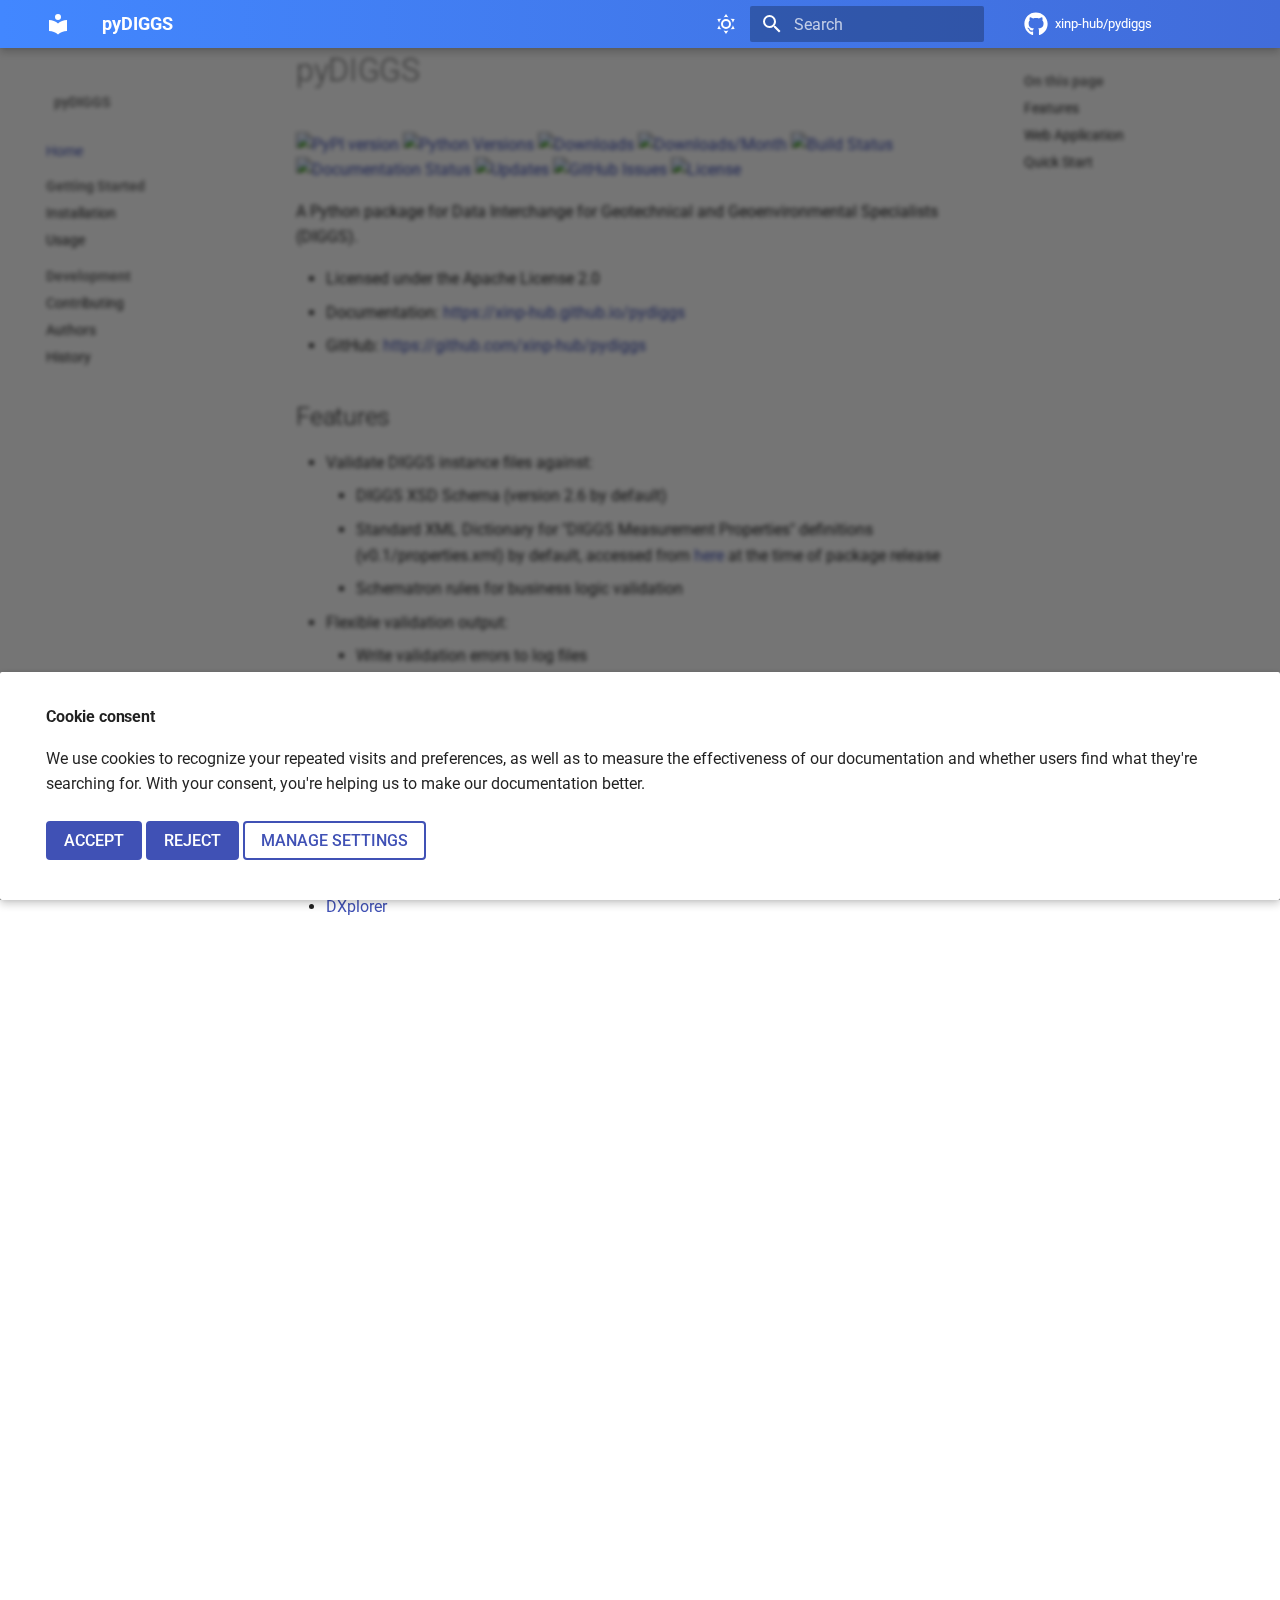
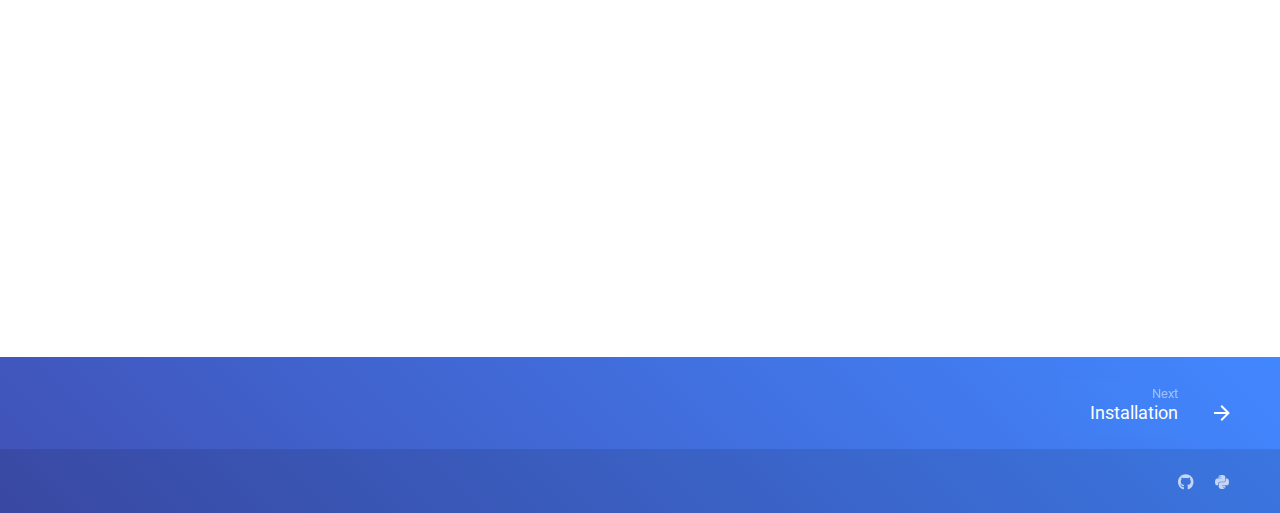
==== commit e3505963: "deploy: b284ae6889d8b93b79e7b812c94a3a7b3d2bd899" ====
--- a/index.html
+++ b/index.html
@@ -319,6 +319,15 @@
 </li>
       
         <li class="md-nav__item">
+  <a href="#web-application" class="md-nav__link">
+    <span class="md-ellipsis">
+      Web Application
+    </span>
+  </a>
+  
+</li>
+      
+        <li class="md-nav__item">
   <a href="#quick-start" class="md-nav__link">
     <span class="md-ellipsis">
       Quick Start
@@ -584,6 +593,15 @@
   <a href="#features" class="md-nav__link">
     <span class="md-ellipsis">
       Features
+    </span>
+  </a>
+  
+</li>
+      
+        <li class="md-nav__item">
+  <a href="#web-application" class="md-nav__link">
+    <span class="md-ellipsis">
+      Web Application
     </span>
   </a>
   
@@ -646,6 +664,11 @@
 </ul>
 </li>
 <li>Command-line interface (CLI) for easy integration</li>
+</ul>
+<h2 id="web-application">Web Application<a class="headerlink" href="#web-application" title="Permanent link">&para;</a></h2>
+<p>Not a Python user? Looking for leveraging the power of pyDIGGS in an modern web application? Check out:</p>
+<ul>
+<li><a href="https://dx-plorer.com">DXplorer</a></li>
 </ul>
 <h2 id="quick-start">Quick Start<a class="headerlink" href="#quick-start" title="Permanent link">&para;</a></h2>
 <p>Install pydiggs:
